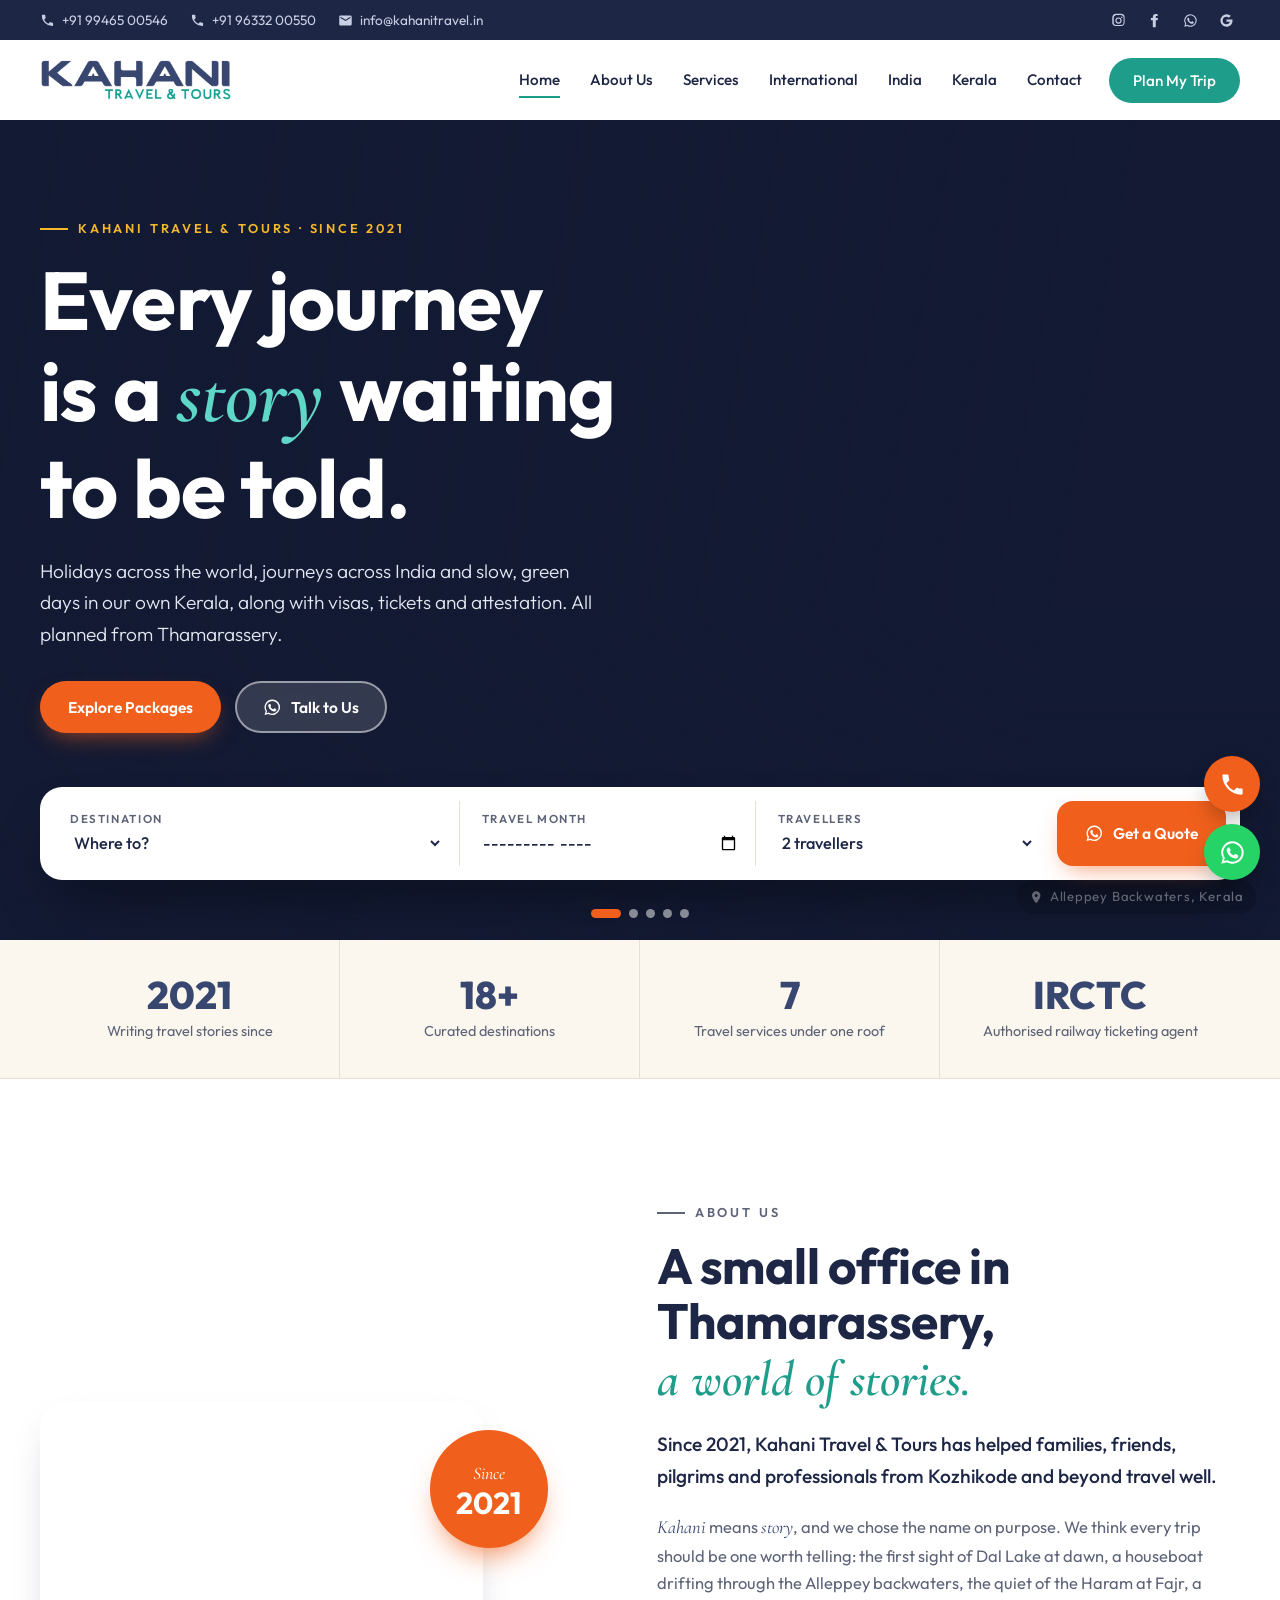
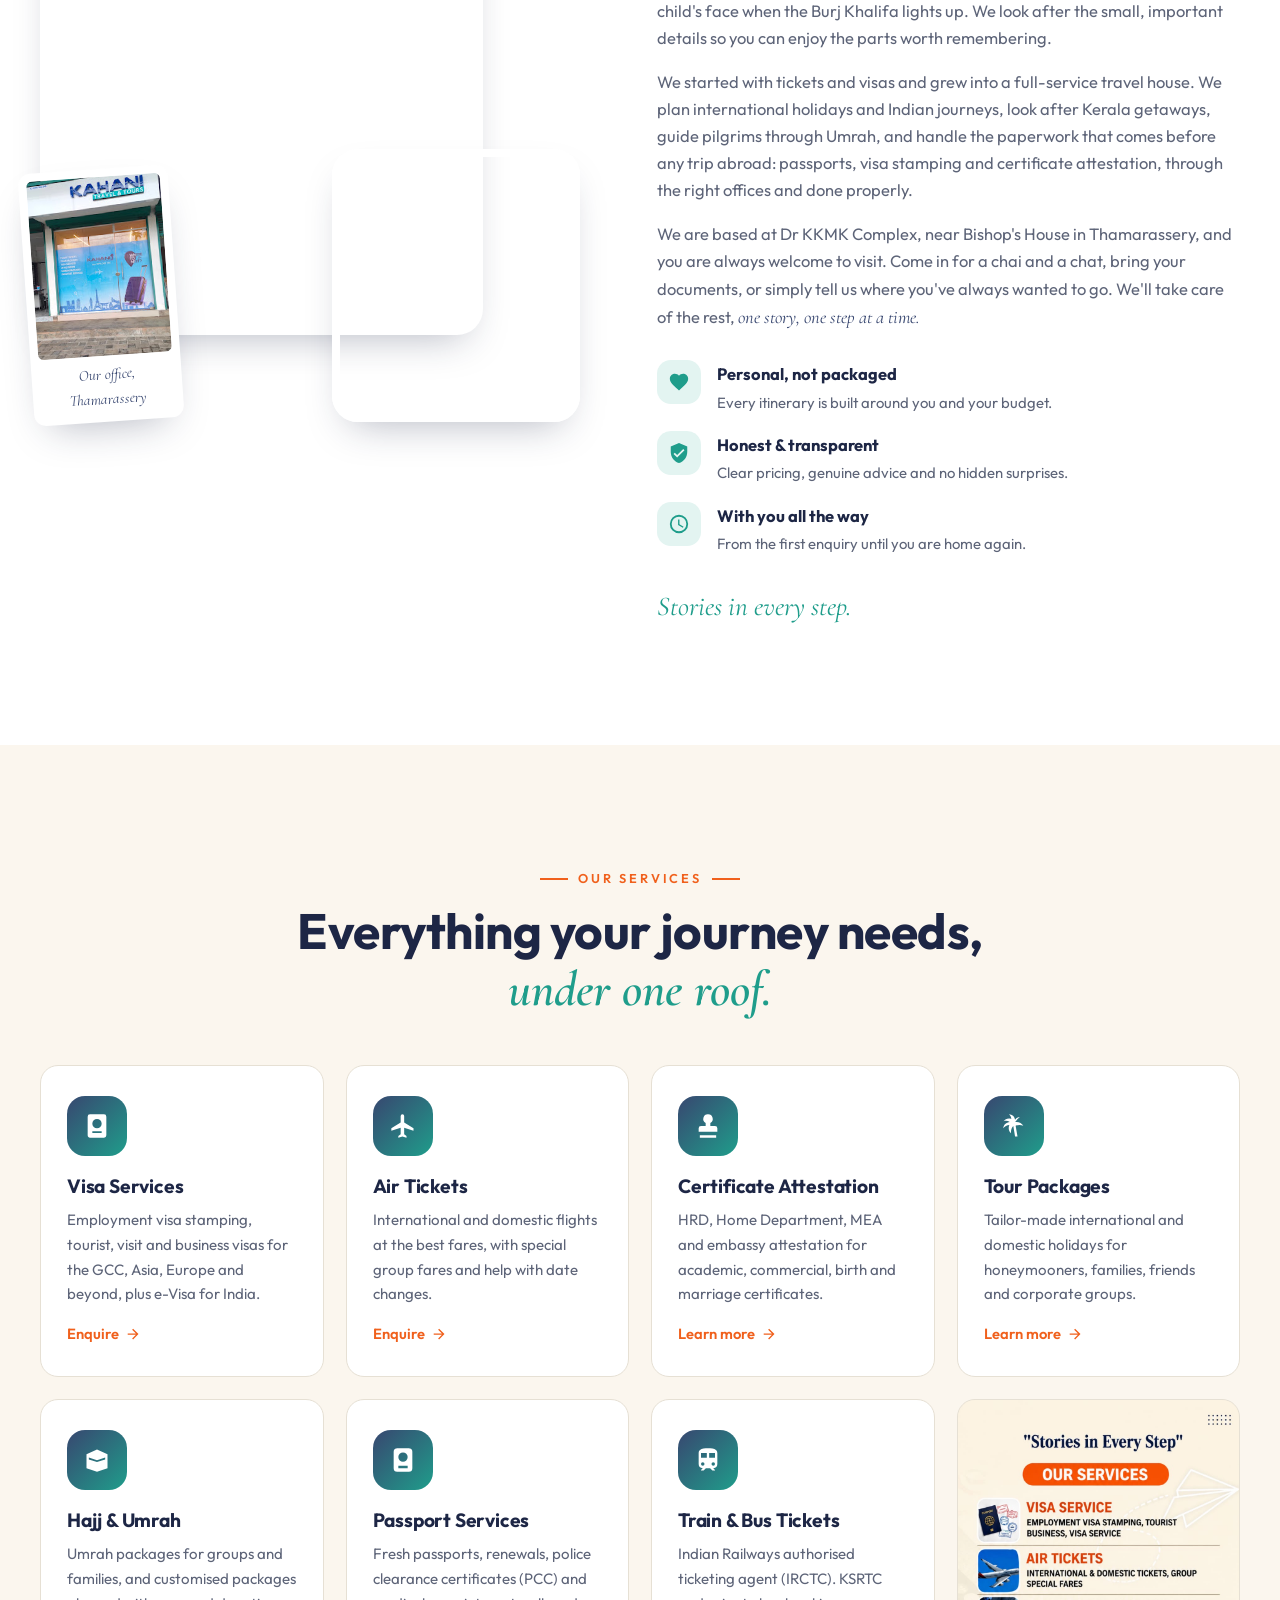
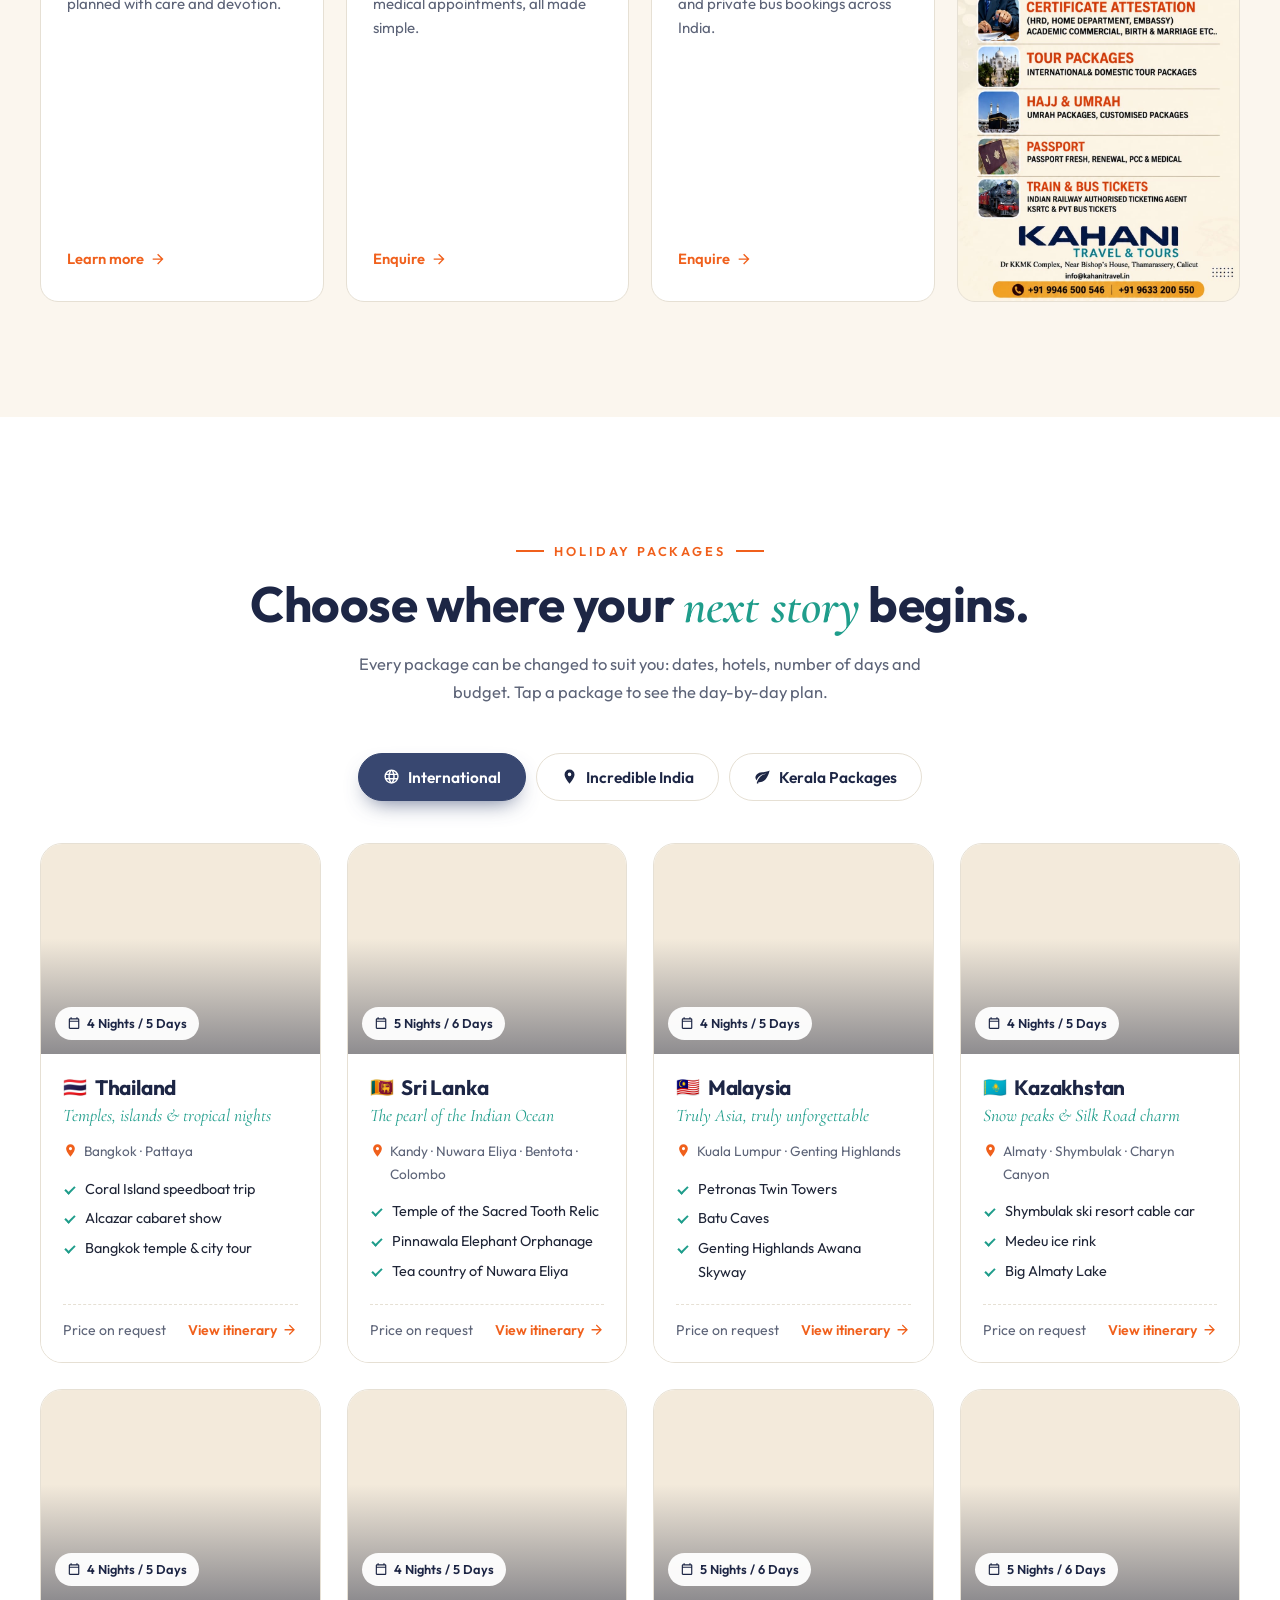
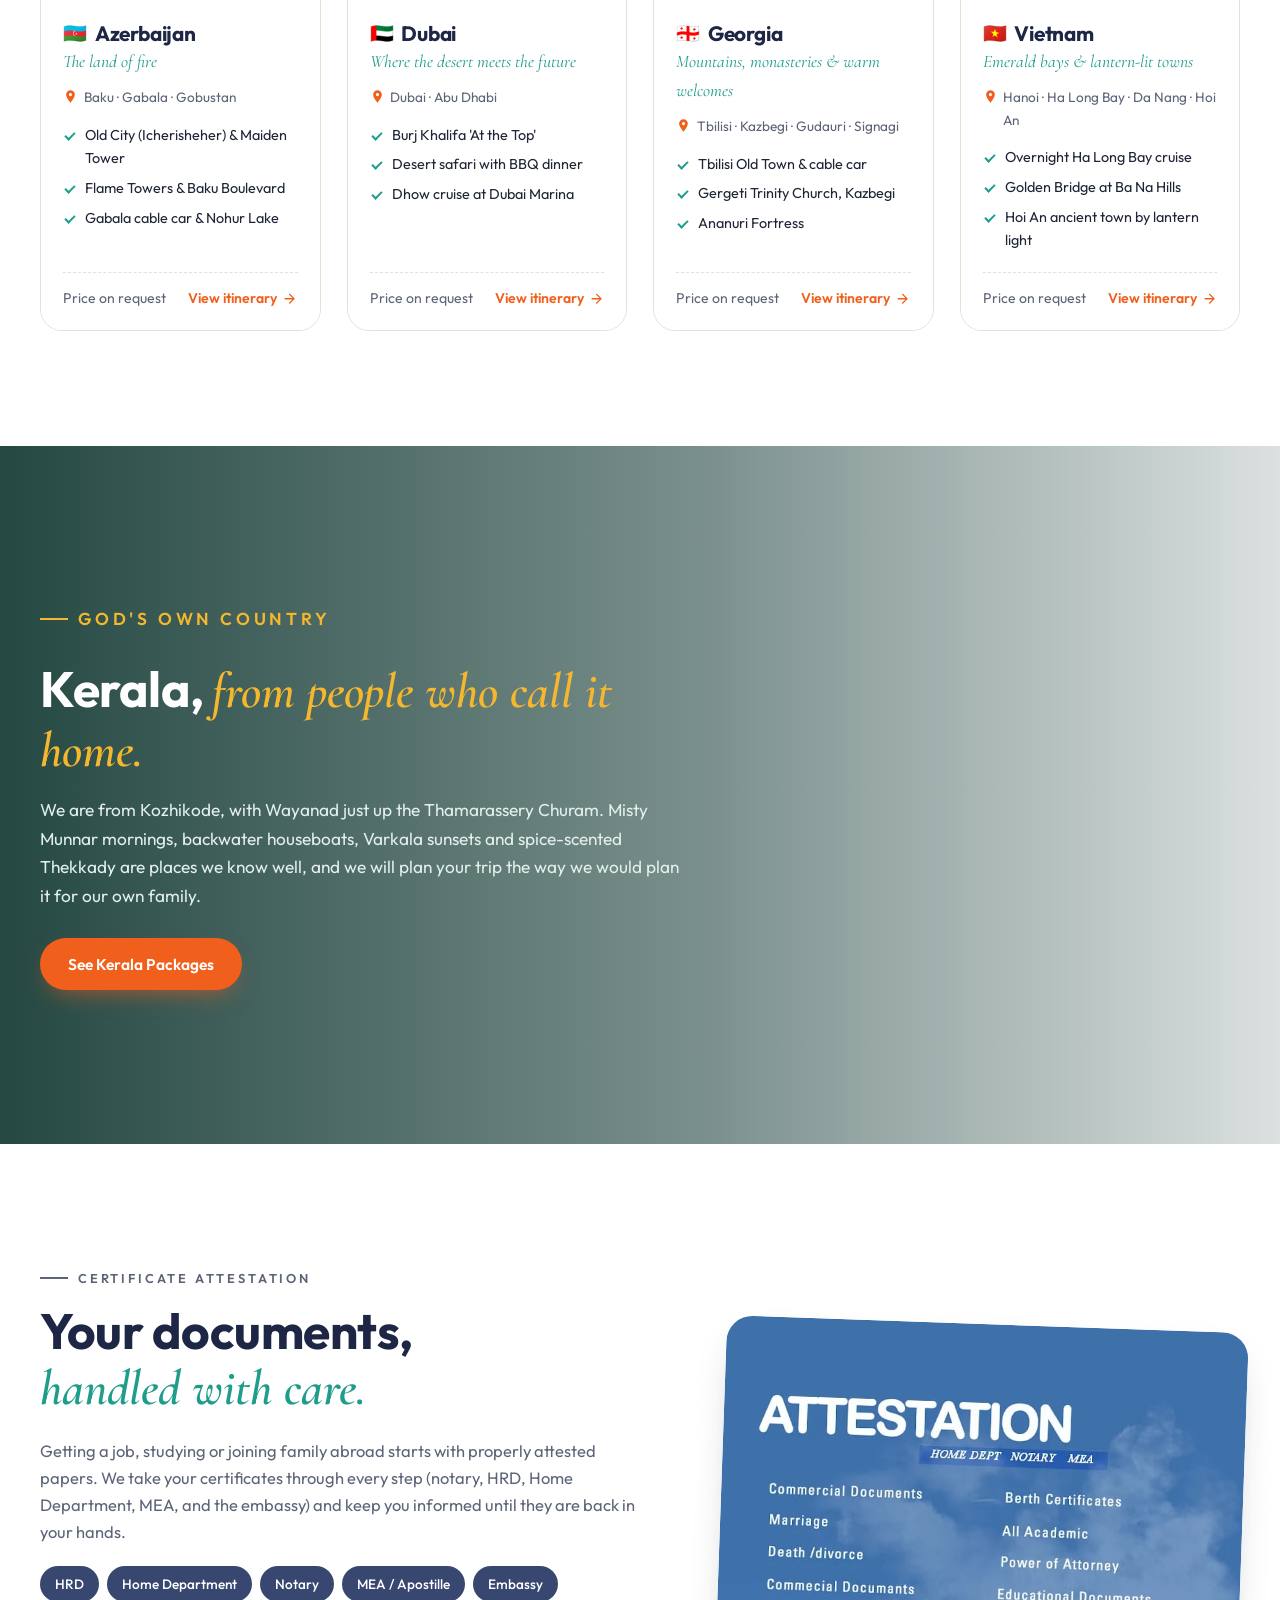
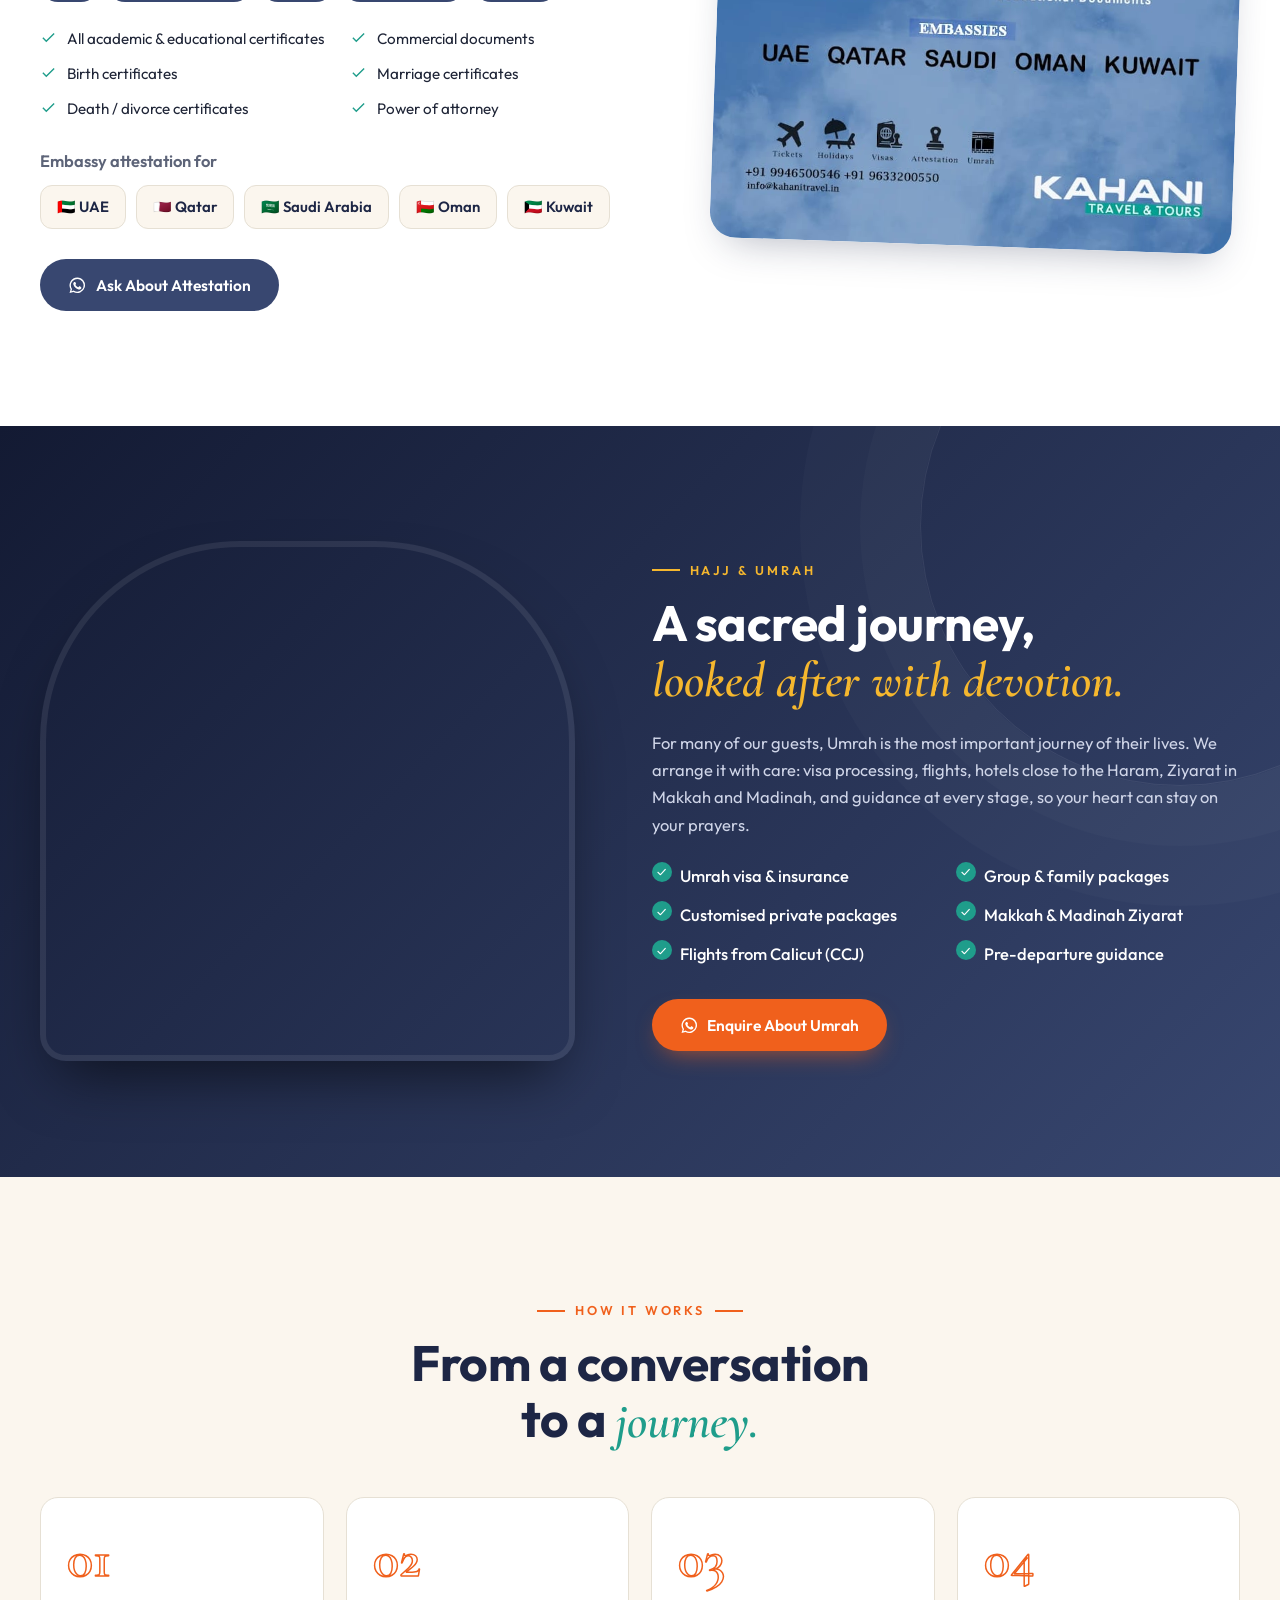
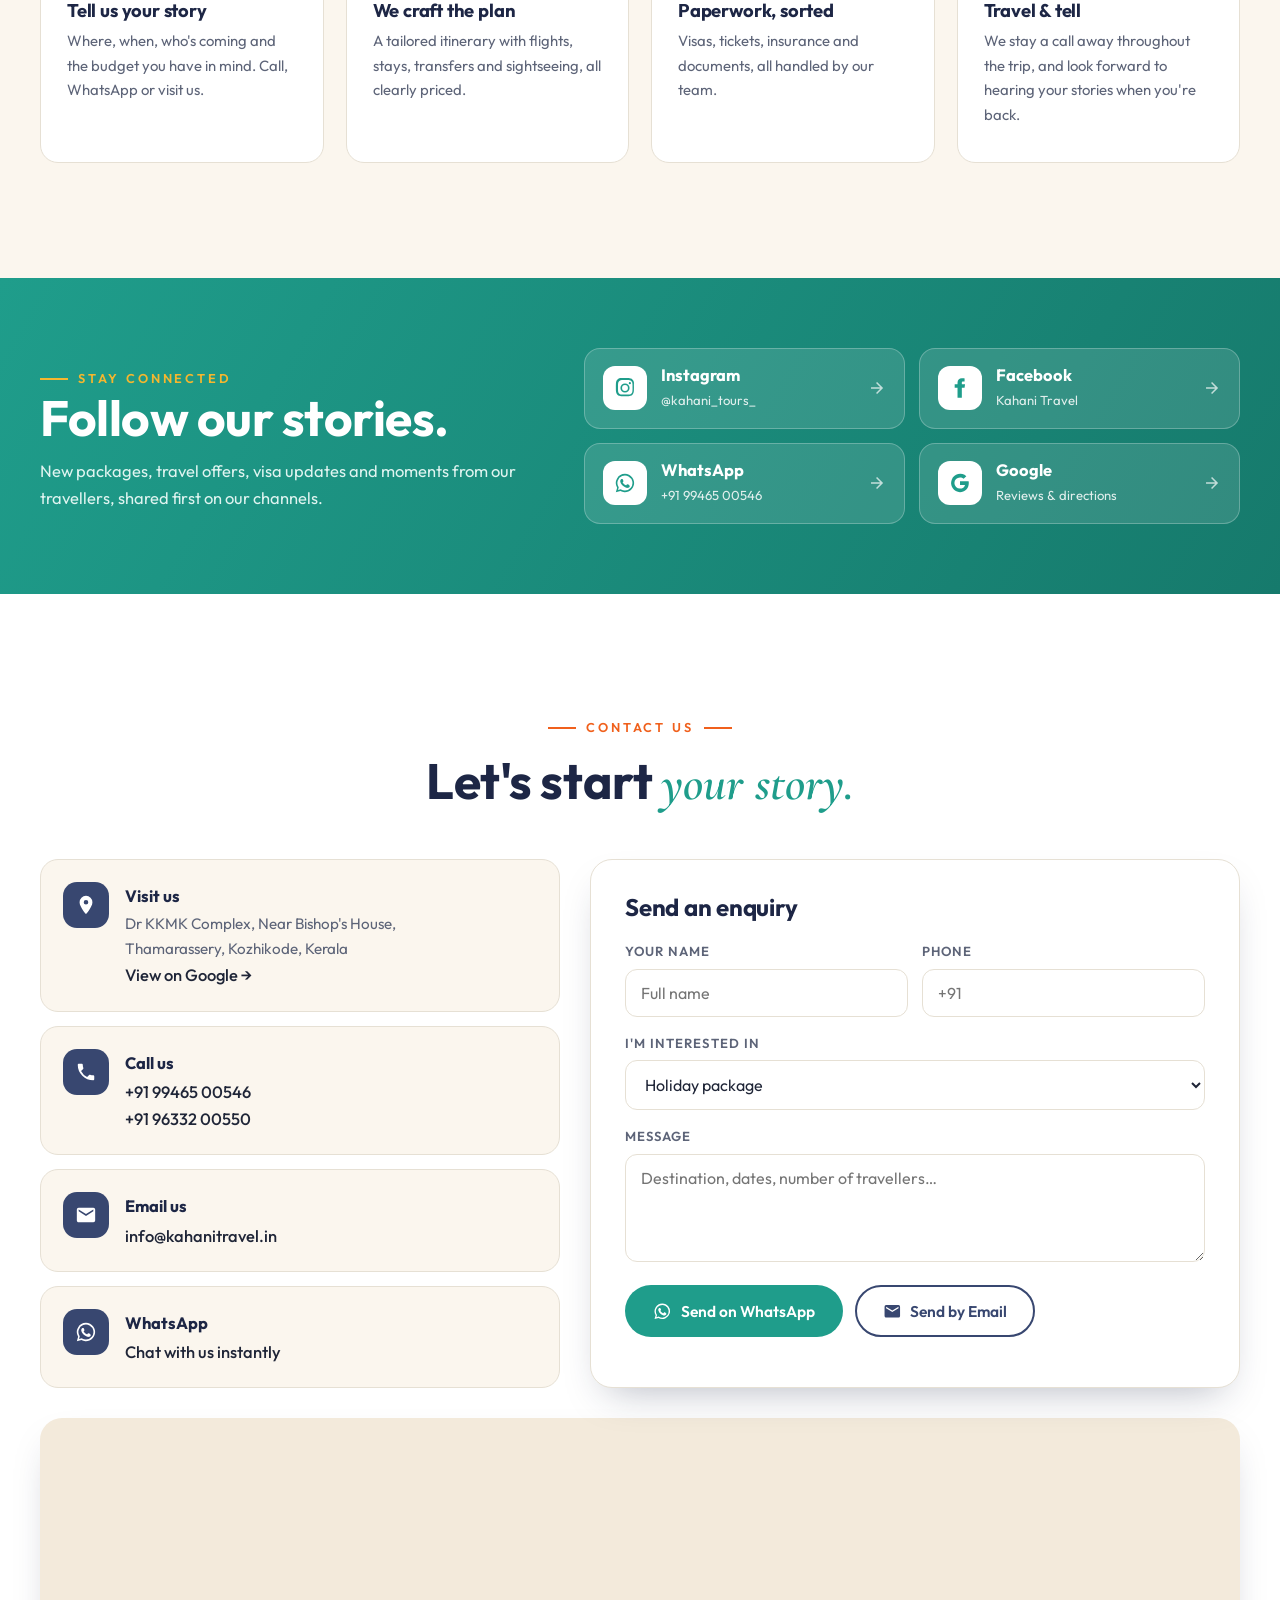
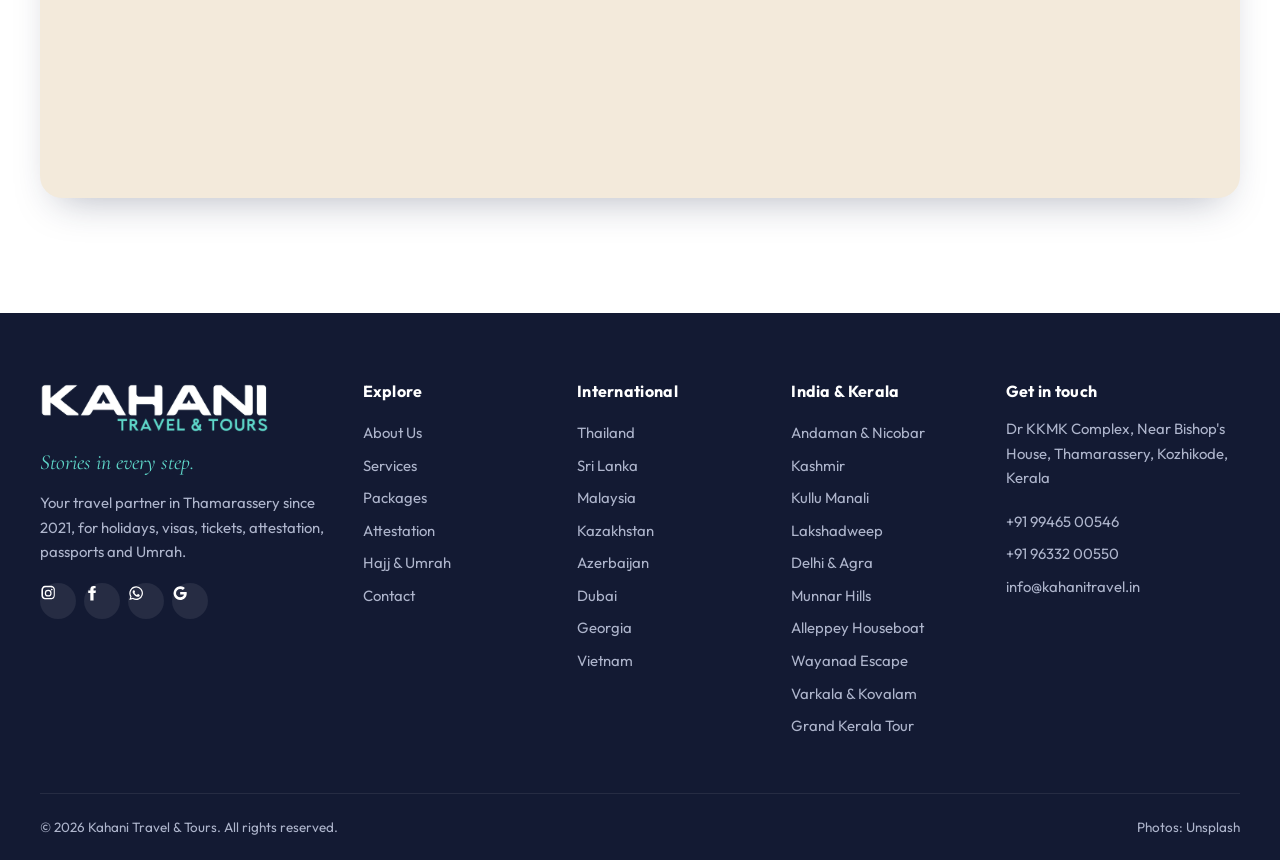
==== kahani-travel/index.html @ d13ece59 "Add Kahani Travel & Tours website Co-Authored-By: Claude Opus 5.5 <noreply@anthropic.com> Claude-Ses" ====
<!doctype html>
<html lang="en">
<head>
<meta charset="utf-8">
<meta name="viewport" content="width=device-width, initial-scale=1">
<title>Kahani Travel &amp; Tours | Stories in Every Step | Thamarassery, Calicut</title>
<meta name="description" content="Kahani Travel & Tours, Thamarassery, Kozhikode. Since 2021: international and Indian holiday packages, Kerala tours, visas, air, train and bus tickets, certificate attestation, passport services, Hajj and Umrah.">
<meta property="og:title" content="Kahani Travel & Tours | Stories in Every Step">
<meta property="og:description" content="Holidays, visas, tickets, attestation and Umrah from Thamarassery, Calicut. Since 2021.">
<meta property="og:image" content="assets/logo.png">
<meta name="theme-color" content="#384770">
<link rel="icon" href="assets/favicon.png">
<link rel="preconnect" href="https://fonts.googleapis.com">
<link rel="preconnect" href="https://fonts.gstatic.com" crossorigin>
<link rel="preconnect" href="https://images.unsplash.com">
<link href="https://fonts.googleapis.com/css2?family=Cormorant+Garamond:ital,wght@0,500;0,600;1,500;1,600&family=Outfit:wght@300;400;500;600;700;800&display=swap" rel="stylesheet">
<link rel="stylesheet" href="style.css">
<script type="application/ld+json">
{
  "@context": "https://schema.org",
  "@type": "TravelAgency",
  "name": "Kahani Travel & Tours",
  "slogan": "Stories in Every Step",
  "foundingDate": "2021",
  "email": "info@kahanitravel.in",
  "telephone": ["+91 9946500546", "+91 9633200550"],
  "address": {
    "@type": "PostalAddress",
    "streetAddress": "Dr KKMK Complex, Near Bishop's House",
    "addressLocality": "Thamarassery",
    "addressRegion": "Kerala",
    "addressCountry": "IN"
  },
  "sameAs": ["https://www.instagram.com/kahani_tours_/", "https://www.facebook.com/asafirtravel/"]
}
</script>
</head>
<body>

<!-- ============ TOP BAR ============ -->
<div class="topbar">
  <div class="wrap topbar-in">
    <div class="topbar-contact">
      <a href="tel:+919946500546"><svg class="ic"><use href="#i-phone"/></svg>+91 99465 00546</a>
      <a href="tel:+919633200550" class="hide-sm"><svg class="ic"><use href="#i-phone"/></svg>+91 96332 00550</a>
      <a href="mailto:info@kahanitravel.in" class="hide-xs"><svg class="ic"><use href="#i-mail"/></svg>info@kahanitravel.in</a>
    </div>
    <div class="social social-sm" data-social></div>
  </div>
</div>

<!-- ============ HEADER ============ -->
<header class="header" id="header">
  <div class="wrap header-in">
    <a href="#home" class="brand" aria-label="Kahani Travel & Tours home">
      <img src="assets/logo.png" alt="Kahani Travel & Tours" width="600" height="131">
    </a>
    <nav class="nav" id="nav" aria-label="Main">
      <a href="#home">Home</a>
      <a href="#about">About Us</a>
      <a href="#services">Services</a>
      <a href="#packages" data-tab-link="international">International</a>
      <a href="#packages" data-tab-link="india">India</a>
      <a href="#packages" data-tab-link="kerala">Kerala</a>
      <a href="#contact">Contact</a>
      <a href="#" class="btn btn-teal nav-cta" data-wa="Hello Kahani Travel, I would like to plan a trip.">Plan My Trip</a>
    </nav>
    <button class="burger" id="burger" aria-label="Open menu" aria-expanded="false"><span></span><span></span><span></span></button>
  </div>
</header>

<main>

<!-- ============ HERO ============ -->
<section class="hero" id="home">
  <div class="hero-slides" id="heroSlides"></div>
  <div class="hero-shade"></div>
  <div class="wrap hero-in">
    <p class="eyebrow light reveal">Kahani Travel &amp; Tours · Since 2021</p>
    <h1 class="reveal">Every journey<br>is a <em>story</em> waiting<br>to be told.</h1>
    <p class="hero-lead reveal">Holidays across the world, journeys across India and slow, green days in our own Kerala, along with visas, tickets and attestation. All planned from Thamarassery.</p>
    <div class="hero-btns reveal">
      <a href="#packages" class="btn btn-orange">Explore Packages</a>
      <a href="#" class="btn btn-glass" data-wa="Hello Kahani Travel, I would like a free trip consultation."><svg class="ic"><use href="#i-wa"/></svg>Talk to Us</a>
    </div>
  </div>

  <!-- Quick enquiry -->
  <div class="wrap">
    <form class="quick" id="quickForm">
      <label>
        <span>Destination</span>
        <select name="dest" id="quickDest" required></select>
      </label>
      <label>
        <span>Travel month</span>
        <input type="month" name="month">
      </label>
      <label>
        <span>Travellers</span>
        <select name="pax">
          <option>1 traveller</option><option selected>2 travellers</option><option>3–4 travellers</option><option>5–9 travellers</option><option>Group (10+)</option>
        </select>
      </label>
      <button class="btn btn-orange" type="submit"><svg class="ic"><use href="#i-wa"/></svg>Get a Quote</button>
    </form>
  </div>
  <div class="hero-dots" id="heroDots"></div>
</section>

<!-- ============ STATS ============ -->
<section class="stats">
  <div class="wrap stats-in">
    <div class="stat"><b>2021</b><span>Writing travel stories since</span></div>
    <div class="stat"><b>18+</b><span>Curated destinations</span></div>
    <div class="stat"><b>7</b><span>Travel services under one roof</span></div>
    <div class="stat"><b>IRCTC</b><span>Authorised railway ticketing agent</span></div>
  </div>
</section>

<!-- ============ ABOUT ============ -->
<section class="section about" id="about">
  <div class="wrap about-in">
    <div class="about-media reveal">
      <div class="about-photo big" style="background-image:url('https://images.unsplash.com/photo-1602216056096-3b40cc0c9944?auto=format&fit=crop&w=1000&q=70')"></div>
      <div class="about-photo small" style="background-image:url('https://images.unsplash.com/photo-1563284223-333497472e88?auto=format&fit=crop&w=600&q=70')"></div>
      <figure class="about-office">
        <img src="assets/office.jpg" alt="The Kahani Travel & Tours office in Thamarassery" loading="lazy">
        <figcaption>Our office, Thamarassery</figcaption>
      </figure>
      <div class="since-badge"><small>Since</small><b>2021</b></div>
    </div>
    <div class="about-text reveal">
      <p class="eyebrow">About Us</p>
      <h2>A small office in Thamarassery,<br><em>a world of stories.</em></h2>
      <p class="lead">Since 2021, Kahani Travel &amp; Tours has helped families, friends, pilgrims and professionals from Kozhikode and beyond travel well.</p>
      <p><em>Kahani</em> means <em>story</em>, and we chose the name on purpose. We think every trip should be one worth telling: the first sight of Dal Lake at dawn, a houseboat drifting through the Alleppey backwaters, the quiet of the Haram at Fajr, a child's face when the Burj Khalifa lights up. We look after the small, important details so you can enjoy the parts worth remembering.</p>
      <p>We started with tickets and visas and grew into a full-service travel house. We plan international holidays and Indian journeys, look after Kerala getaways, guide pilgrims through Umrah, and handle the paperwork that comes before any trip abroad: passports, visa stamping and certificate attestation, through the right offices and done properly.</p>
      <p>We are based at Dr KKMK Complex, near Bishop's House in Thamarassery, and you are always welcome to visit. Come in for a chai and a chat, bring your documents, or simply tell us where you've always wanted to go. We'll take care of the rest, <em>one story, one step at a time.</em></p>
      <ul class="values">
        <li><svg class="ic"><use href="#i-heart"/></svg><div><b>Personal, not packaged</b><span>Every itinerary is built around you and your budget.</span></div></li>
        <li><svg class="ic"><use href="#i-shield"/></svg><div><b>Honest &amp; transparent</b><span>Clear pricing, genuine advice and no hidden surprises.</span></div></li>
        <li><svg class="ic"><use href="#i-clock"/></svg><div><b>With you all the way</b><span>From the first enquiry until you are home again.</span></div></li>
      </ul>
      <p class="signoff">Stories in every step.</p>
    </div>
  </div>
</section>

<!-- ============ SERVICES ============ -->
<section class="section services" id="services">
  <div class="wrap">
    <div class="head center reveal">
      <p class="eyebrow">Our Services</p>
      <h2>Everything your journey needs,<br><em>under one roof.</em></h2>
    </div>
    <div class="svc-grid" id="svcGrid"></div>
  </div>
</section>

<!-- ============ PACKAGES ============ -->
<section class="section packages" id="packages">
  <div class="wrap">
    <div class="head center reveal">
      <p class="eyebrow">Holiday Packages</p>
      <h2>Choose where your <em>next story</em> begins.</h2>
      <p class="sub">Every package can be changed to suit you: dates, hotels, number of days and budget. Tap a package to see the day-by-day plan.</p>
    </div>
    <div class="tabs" role="tablist">
      <button class="tab active" role="tab" data-tab="international"><svg class="ic"><use href="#i-globe"/></svg>International</button>
      <button class="tab" role="tab" data-tab="india"><svg class="ic"><use href="#i-pin"/></svg>Incredible India</button>
      <button class="tab" role="tab" data-tab="kerala"><svg class="ic"><use href="#i-leaf"/></svg>Kerala Packages</button>
    </div>
    <div class="pkg-grid" id="pkgGrid"></div>
  </div>
</section>

<!-- ============ KERALA FEATURE ============ -->
<section class="kerala-band">
  <div class="kerala-bg" style="background-image:url('https://images.unsplash.com/photo-1723709431768-d749b0d814b9?auto=format&fit=crop&w=1920&q=70')"></div>
  <div class="wrap kerala-in reveal">
    <p class="eyebrow light">God's Own Country</p>
    <h2>Kerala, <em>from people who call it home.</em></h2>
    <p>We are from Kozhikode, with Wayanad just up the Thamarassery Churam. Misty Munnar mornings, backwater houseboats, Varkala sunsets and spice-scented Thekkady are places we know well, and we will plan your trip the way we would plan it for our own family.</p>
    <a href="#packages" class="btn btn-orange" data-tab-link="kerala">See Kerala Packages</a>
  </div>
</section>

<!-- ============ ATTESTATION ============ -->
<section class="section attest" id="attestation">
  <div class="wrap attest-in">
    <div class="attest-text reveal">
      <p class="eyebrow">Certificate Attestation</p>
      <h2>Your documents,<br><em>handled with care.</em></h2>
      <p>Getting a job, studying or joining family abroad starts with properly attested papers. We take your certificates through every step (notary, HRD, Home Department, MEA, and the embassy) and keep you informed until they are back in your hands.</p>
      <div class="chips">
        <span>HRD</span><span>Home Department</span><span>Notary</span><span>MEA / Apostille</span><span>Embassy</span>
      </div>
      <div class="doc-list">
        <div><svg class="ic"><use href="#i-check"/></svg>All academic &amp; educational certificates</div>
        <div><svg class="ic"><use href="#i-check"/></svg>Commercial documents</div>
        <div><svg class="ic"><use href="#i-check"/></svg>Birth certificates</div>
        <div><svg class="ic"><use href="#i-check"/></svg>Marriage certificates</div>
        <div><svg class="ic"><use href="#i-check"/></svg>Death / divorce certificates</div>
        <div><svg class="ic"><use href="#i-check"/></svg>Power of attorney</div>
      </div>
      <p class="embassy-title">Embassy attestation for</p>
      <div class="flags">
        <span>🇦🇪 UAE</span><span>🇶🇦 Qatar</span><span>🇸🇦 Saudi Arabia</span><span>🇴🇲 Oman</span><span>🇰🇼 Kuwait</span>
      </div>
      <a href="#" class="btn btn-navy" data-wa="Hello Kahani Travel, I need help with certificate attestation."><svg class="ic"><use href="#i-wa"/></svg>Ask About Attestation</a>
    </div>
    <div class="attest-media reveal">
      <img src="assets/attestation.jpg" alt="Kahani attestation services: Home Dept, Notary, MEA and embassies of UAE, Qatar, Saudi, Oman and Kuwait" loading="lazy">
    </div>
  </div>
</section>

<!-- ============ UMRAH ============ -->
<section class="umrah" id="umrah">
  <div class="wrap umrah-in">
    <div class="umrah-media reveal" style="background-image:url('https://images.unsplash.com/photo-1693590614566-1d3ea9ef32f7?auto=format&fit=crop&w=1200&q=70')"></div>
    <div class="umrah-text reveal">
      <p class="eyebrow light">Hajj &amp; Umrah</p>
      <h2>A sacred journey,<br><em>looked after with devotion.</em></h2>
      <p>For many of our guests, Umrah is the most important journey of their lives. We arrange it with care: visa processing, flights, hotels close to the Haram, Ziyarat in Makkah and Madinah, and guidance at every stage, so your heart can stay on your prayers.</p>
      <ul class="tick-list">
        <li>Umrah visa &amp; insurance</li>
        <li>Group &amp; family packages</li>
        <li>Customised private packages</li>
        <li>Makkah &amp; Madinah Ziyarat</li>
        <li>Flights from Calicut (CCJ)</li>
        <li>Pre-departure guidance</li>
      </ul>
      <a href="#" class="btn btn-orange" data-wa="Hello Kahani Travel, I would like details about Umrah packages."><svg class="ic"><use href="#i-wa"/></svg>Enquire About Umrah</a>
    </div>
  </div>
</section>

<!-- ============ WHY / PROCESS ============ -->
<section class="section why">
  <div class="wrap">
    <div class="head center reveal">
      <p class="eyebrow">How It Works</p>
      <h2>From a conversation<br>to a <em>journey.</em></h2>
    </div>
    <ol class="steps">
      <li class="reveal"><span class="num">01</span><h3>Tell us your story</h3><p>Where, when, who's coming and the budget you have in mind. Call, WhatsApp or visit us.</p></li>
      <li class="reveal"><span class="num">02</span><h3>We craft the plan</h3><p>A tailored itinerary with flights, stays, transfers and sightseeing, all clearly priced.</p></li>
      <li class="reveal"><span class="num">03</span><h3>Paperwork, sorted</h3><p>Visas, tickets, insurance and documents, all handled by our team.</p></li>
      <li class="reveal"><span class="num">04</span><h3>Travel &amp; tell</h3><p>We stay a call away throughout the trip, and look forward to hearing your stories when you're back.</p></li>
    </ol>
  </div>
</section>

<!-- ============ SOCIAL / CONNECT ============ -->
<section class="connect">
  <div class="wrap connect-in reveal">
    <div>
      <p class="eyebrow light">Stay Connected</p>
      <h2>Follow our stories.</h2>
      <p>New packages, travel offers, visa updates and moments from our travellers, shared first on our channels.</p>
    </div>
    <div class="platforms" id="platforms"></div>
  </div>
</section>

<!-- ============ CONTACT ============ -->
<section class="section contact" id="contact">
  <div class="wrap">
    <div class="head center reveal">
      <p class="eyebrow">Contact Us</p>
      <h2>Let's start <em>your story.</em></h2>
    </div>
    <div class="contact-in">
      <div class="contact-cards reveal">
        <div class="ccard">
          <svg class="ic"><use href="#i-pin"/></svg>
          <div><b>Visit us</b><span>Dr KKMK Complex, Near Bishop's House,<br>Thamarassery, Kozhikode, Kerala</span>
            <a href="https://share.google/tsIcHY87o0FJ7wq28" target="_blank" rel="noopener">View on Google →</a></div>
        </div>
        <div class="ccard">
          <svg class="ic"><use href="#i-phone"/></svg>
          <div><b>Call us</b><a href="tel:+919946500546">+91 99465 00546</a><a href="tel:+919633200550">+91 96332 00550</a></div>
        </div>
        <div class="ccard">
          <svg class="ic"><use href="#i-mail"/></svg>
          <div><b>Email us</b><a href="mailto:info@kahanitravel.in">info@kahanitravel.in</a></div>
        </div>
        <div class="ccard">
          <svg class="ic"><use href="#i-wa"/></svg>
          <div><b>WhatsApp</b><a href="#" data-wa="Hello Kahani Travel!">Chat with us instantly</a></div>
        </div>
      </div>
      <form class="cform reveal" id="contactForm">
        <h3>Send an enquiry</h3>
        <div class="row2">
          <label><span>Your name</span><input name="name" required placeholder="Full name"></label>
          <label><span>Phone</span><input name="phone" type="tel" required placeholder="+91"></label>
        </div>
        <label><span>I'm interested in</span>
          <select name="service" id="serviceSelect"></select>
        </label>
        <label><span>Message</span><textarea name="msg" rows="4" placeholder="Destination, dates, number of travellers…"></textarea></label>
        <div class="cform-btns">
          <button class="btn btn-teal" type="submit" name="via" value="wa"><svg class="ic"><use href="#i-wa"/></svg>Send on WhatsApp</button>
          <button class="btn btn-outline" type="submit" name="via" value="mail"><svg class="ic"><use href="#i-mail"/></svg>Send by Email</button>
        </div>
      </form>
    </div>
    <div class="map reveal">
      <iframe title="Kahani Travel & Tours location map" loading="lazy" referrerpolicy="no-referrer-when-downgrade"
        src="https://maps.google.com/maps?q=Kahani%20Travel%20%26%20Tours%2C%20Thamarassery%2C%20Kozhikode&z=15&output=embed"></iframe>
    </div>
  </div>
</section>

</main>

<!-- ============ FOOTER ============ -->
<footer class="footer">
  <div class="wrap footer-in">
    <div class="f-brand">
      <img src="assets/logo-white.png" alt="Kahani Travel & Tours" width="600" height="131" loading="lazy">
      <p class="f-tag">Stories in every step.</p>
      <p>Your travel partner in Thamarassery since 2021, for holidays, visas, tickets, attestation, passports and Umrah.</p>
      <div class="social" data-social></div>
    </div>
    <div>
      <h4>Explore</h4>
      <a href="#about">About Us</a><a href="#services">Services</a><a href="#packages">Packages</a><a href="#attestation">Attestation</a><a href="#umrah">Hajj &amp; Umrah</a><a href="#contact">Contact</a>
    </div>
    <div>
      <h4>International</h4>
      <div id="fIntl"></div>
    </div>
    <div>
      <h4>India &amp; Kerala</h4>
      <div id="fIndia"></div>
    </div>
    <div>
      <h4>Get in touch</h4>
      <p>Dr KKMK Complex, Near Bishop's House, Thamarassery, Kozhikode, Kerala</p>
      <a href="tel:+919946500546">+91 99465 00546</a>
      <a href="tel:+919633200550">+91 96332 00550</a>
      <a href="mailto:info@kahanitravel.in">info@kahanitravel.in</a>
    </div>
  </div>
  <div class="wrap f-bottom">
    <span>© <span id="year"></span> Kahani Travel &amp; Tours. All rights reserved.</span>
    <span>Photos: Unsplash</span>
  </div>
</footer>

<!-- Floating actions -->
<div class="fab">
  <a href="tel:+919946500546" class="fab-call" aria-label="Call Kahani Travel"><svg class="ic"><use href="#i-phone"/></svg></a>
  <a href="#" class="fab-wa" data-wa="Hello Kahani Travel!" aria-label="WhatsApp Kahani Travel"><svg class="ic"><use href="#i-wa"/></svg></a>
</div>
<a href="#home" class="totop" id="totop" aria-label="Back to top">↑</a>

<!-- Package modal -->
<div class="modal" id="modal" aria-hidden="true">
  <div class="modal-backdrop" data-close></div>
  <div class="modal-card" role="dialog" aria-modal="true" aria-labelledby="mTitle">
    <button class="modal-x" data-close aria-label="Close">×</button>
    <div class="modal-hero" id="mHero">
      <div><span class="m-badge" id="mBadge"></span><h3 id="mTitle"></h3><p id="mRoute"></p></div>
    </div>
    <div class="modal-body">
      <div class="m-cols">
        <div>
          <h4>Day-by-day plan</h4>
          <ol class="itin" id="mItin"></ol>
        </div>
        <aside>
          <h4>Highlights</h4>
          <ul class="m-list" id="mHigh"></ul>
          <h4>Usually included</h4>
          <ul class="m-list inc" id="mInc"></ul>
          <p class="m-note">Itineraries are a guide and can be changed to suit you. Prices depend on dates, hotel category and group size, so ask us for a quote.</p>
          <a href="#" class="btn btn-orange block" id="mWa"><svg class="ic"><use href="#i-wa"/></svg>Get Quote on WhatsApp</a>
          <a href="tel:+919946500546" class="btn btn-outline block"><svg class="ic"><use href="#i-phone"/></svg>Call +91 99465 00546</a>
        </aside>
      </div>
    </div>
  </div>
</div>

<!-- SVG icon sprite -->
<svg width="0" height="0" style="position:absolute" aria-hidden="true">
  <symbol id="i-phone" viewBox="0 0 24 24"><path fill="currentColor" d="M6.6 10.8a15.1 15.1 0 0 0 6.6 6.6l2.2-2.2c.3-.3.7-.4 1-.2 1.1.4 2.3.6 3.6.6.6 0 1 .4 1 1V20c0 .6-.4 1-1 1A17 17 0 0 1 3 4c0-.6.4-1 1-1h3.5c.6 0 1 .4 1 1 0 1.3.2 2.5.6 3.6.1.3 0 .7-.2 1z"/></symbol>
  <symbol id="i-mail" viewBox="0 0 24 24"><path fill="currentColor" d="M20 4H4a2 2 0 0 0-2 2v12c0 1.1.9 2 2 2h16a2 2 0 0 0 2-2V6a2 2 0 0 0-2-2zm0 4-8 5-8-5V6l8 5 8-5z"/></symbol>
  <symbol id="i-wa" viewBox="0 0 24 24"><path fill="currentColor" d="M12 2a10 10 0 0 0-8.6 15.1L2 22l5-1.3A10 10 0 1 0 12 2zm0 18.2c-1.5 0-3-.4-4.3-1.2l-.3-.2-3 .8.8-2.9-.2-.3A8.2 8.2 0 1 1 12 20.2zm4.5-6.1c-.2-.1-1.5-.7-1.7-.8-.2-.1-.4-.1-.6.1l-.8 1c-.1.2-.3.2-.5.1a6.7 6.7 0 0 1-3.3-2.9c-.3-.4.2-.4.7-1.4.1-.2 0-.3 0-.4l-.8-1.8c-.2-.5-.4-.4-.6-.4h-.5c-.2 0-.4.1-.7.3-.2.3-.9.9-.9 2.2s.9 2.5 1 2.7c.1.2 1.8 2.8 4.4 3.9 1.6.7 2.3.8 3.1.6.5-.1 1.5-.6 1.7-1.2.2-.6.2-1.1.2-1.2-.1-.1-.3-.2-.5-.3z"/></symbol>
  <symbol id="i-ig" viewBox="0 0 24 24"><path fill="currentColor" d="M12 7a5 5 0 1 0 0 10 5 5 0 0 0 0-10zm0 8.2a3.2 3.2 0 1 1 0-6.4 3.2 3.2 0 0 1 0 6.4zM17.3 5.5a1.2 1.2 0 1 0 0 2.4 1.2 1.2 0 0 0 0-2.4zM21.9 7.1c-.1-1.6-.4-3-1.6-4.2S17.6 1.3 16 1.2C14.3 1.1 9.7 1.1 8 1.2c-1.6.1-3 .4-4.2 1.6S2.2 5.5 2.1 7.1C2 8.8 2 13.4 2.1 15.1c.1 1.6.4 3 1.6 4.2s2.6 1.5 4.2 1.6c1.7.1 6.3.1 8 0 1.6-.1 3-.4 4.2-1.6s1.5-2.6 1.6-4.2c.1-1.7.1-6.3 0-8zM19.8 17a3.3 3.3 0 0 1-1.8 1.8c-1.3.5-4.3.4-5.7.4s-4.4.1-5.7-.4A3.3 3.3 0 0 1 4.8 17c-.5-1.3-.4-4.3-.4-5.7s-.1-4.4.4-5.7A3.3 3.3 0 0 1 6.6 3.8c1.3-.5 4.3-.4 5.7-.4s4.4-.1 5.7.4a3.3 3.3 0 0 1 1.8 1.8c.5 1.3.4 4.3.4 5.7s.1 4.4-.4 5.7z"/></symbol>
  <symbol id="i-fb" viewBox="0 0 24 24"><path fill="currentColor" d="M14 8V6.1c0-.9.2-1.3 1.6-1.3H17V1.6C16.6 1.5 15.4 1.4 14 1.4c-2.9 0-4.7 1.7-4.7 4.9V8H6.2v3.6h3.1V22.6H14V11.6h3l.5-3.6z"/></symbol>
  <symbol id="i-google" viewBox="0 0 24 24"><path fill="currentColor" d="M21.6 10.2H12v3.9h5.5c-.5 2.5-2.7 4-5.5 4a6.1 6.1 0 0 1 0-12.2c1.5 0 2.9.5 4 1.5l2.9-2.9A10 10 0 1 0 12 22c5 0 9.6-3.6 9.6-10 0-.6-.1-1.2-.2-1.8z"/></symbol>
  <symbol id="i-globe" viewBox="0 0 24 24"><path fill="currentColor" d="M12 2a10 10 0 1 0 0 20 10 10 0 0 0 0-20zm6.9 6h-2.9a15.7 15.7 0 0 0-1.4-3.6A8 8 0 0 1 18.9 8zM12 4c.8 1.2 1.5 2.5 1.9 4h-3.8c.4-1.4 1.1-2.8 1.9-4zM4.3 14a8.2 8.2 0 0 1 0-4h3.4a16.5 16.5 0 0 0 0 4zm.8 2h2.9c.3 1.3.8 2.5 1.4 3.6A8 8 0 0 1 5.1 16zM8 8H5.1a8 8 0 0 1 4.3-3.6C8.8 5.5 8.4 6.7 8 8zm4 12c-.8-1.2-1.5-2.5-1.9-4h3.8c-.4 1.4-1.1 2.8-1.9 4zm2.3-6H9.7a14.7 14.7 0 0 1 0-4h4.6a14.7 14.7 0 0 1 0 4zm.3 5.6c.6-1.1 1.1-2.3 1.4-3.6h2.9a8 8 0 0 1-4.3 3.6zm1.8-5.6a16.5 16.5 0 0 0 0-4h3.4a8.2 8.2 0 0 1 0 4z"/></symbol>
  <symbol id="i-pin" viewBox="0 0 24 24"><path fill="currentColor" d="M12 2a7 7 0 0 0-7 7c0 5.2 7 13 7 13s7-7.8 7-13a7 7 0 0 0-7-7zm0 9.5a2.5 2.5 0 1 1 0-5 2.5 2.5 0 0 1 0 5z"/></symbol>
  <symbol id="i-leaf" viewBox="0 0 24 24"><path fill="currentColor" d="M17 8C8 10 5.9 16.2 3.8 21.3l1.9.7.9-2.3c.5.2 1 .3 1.4.3C19 20 22 3 22 3c-1 2-8 2.3-13 3.3S2 11.5 2 13.5s1.8 3.8 1.8 3.8C7 8 17 8 17 8z"/></symbol>
  <symbol id="i-heart" viewBox="0 0 24 24"><path fill="currentColor" d="M12 21.4 10.6 20C5.4 15.4 2 12.3 2 8.5 2 5.4 4.4 3 7.5 3c1.7 0 3.4.8 4.5 2.1C13.1 3.8 14.8 3 16.5 3 19.6 3 22 5.4 22 8.5c0 3.8-3.4 6.9-8.6 11.5z"/></symbol>
  <symbol id="i-shield" viewBox="0 0 24 24"><path fill="currentColor" d="M12 1 3 5v6c0 5.5 3.8 10.7 9 12 5.2-1.3 9-6.5 9-12V5zm-2 16-4-4 1.4-1.4 2.6 2.6 6.6-6.6L18 9z"/></symbol>
  <symbol id="i-clock" viewBox="0 0 24 24"><path fill="currentColor" d="M12 2a10 10 0 1 0 0 20 10 10 0 0 0 0-20zm0 18a8 8 0 1 1 0-16 8 8 0 0 1 0 16zm.5-13H11v6l5.2 3.2.8-1.3-4.5-2.7z"/></symbol>
  <symbol id="i-check" viewBox="0 0 24 24"><path fill="currentColor" d="M9 16.2 4.8 12l-1.4 1.4L9 19 21 7l-1.4-1.4z"/></symbol>
  <symbol id="i-cal" viewBox="0 0 24 24"><path fill="currentColor" d="M19 4h-1V2h-2v2H8V2H6v2H5a2 2 0 0 0-2 2v14c0 1.1.9 2 2 2h14a2 2 0 0 0 2-2V6a2 2 0 0 0-2-2zm0 16H5V10h14zm0-12H5V6h14z"/></symbol>
  <symbol id="i-arrow" viewBox="0 0 24 24"><path fill="currentColor" d="M12 4l-1.4 1.4 5.6 5.6H4v2h12.2l-5.6 5.6L12 20l8-8z"/></symbol>
  <!-- service icons -->
  <symbol id="s-visa" viewBox="0 0 24 24"><path fill="currentColor" d="M18 2H6a2 2 0 0 0-2 2v16c0 1.1.9 2 2 2h12a2 2 0 0 0 2-2V4a2 2 0 0 0-2-2zm-6 4a4 4 0 1 1 0 8 4 4 0 0 1 0-8zm4 12H8v-1.5h8z"/></symbol>
  <symbol id="s-plane" viewBox="0 0 24 24"><path fill="currentColor" d="M21 16v-2l-8-5V3.5a1.5 1.5 0 0 0-3 0V9l-8 5v2l8-2.5V19l-2 1.5V22l3.5-1 3.5 1v-1.5L13 19v-5.5z"/></symbol>
  <symbol id="s-stamp" viewBox="0 0 24 24"><path fill="currentColor" d="M5 20h14v2H5zm7-18a4 4 0 0 0-2 7.5V12H6a2 2 0 0 0-2 2v3h16v-3a2 2 0 0 0-2-2h-4V9.5A4 4 0 0 0 12 2z"/></symbol>
  <symbol id="s-palm" viewBox="0 0 24 24"><path fill="currentColor" d="M13 8.6c2.9-.5 5.6.8 7 3.1-2.2-.9-4.6-.9-6.6.1l1.6 9.2h-2.1L11.4 12c-1.6 1.6-2.2 3.9-1.9 6.2-2-1.6-2.6-4.6-1.5-7.1C6 11.3 4 12.3 2.8 14 3 11 5.4 8.9 8.4 8.6 6.8 7.5 4.7 7.3 3 8c1.4-2.2 4.2-3.1 6.7-2.1-.1-1.6-.9-3-2-3.9 2.7.1 4.8 2 5.2 4.6.9-1.3 2.4-2.1 4.1-2.1-1.5.8-2.6 2.3-4 4.1z"/></symbol>
  <symbol id="s-kaaba" viewBox="0 0 24 24"><path fill="currentColor" d="M3 7l9-4 9 4v12l-9 3-9-3zm2 2.9v1.6l7 2.3 7-2.3V9.9l-7 2.3z"/></symbol>
  <symbol id="s-passport" viewBox="0 0 24 24"><path fill="currentColor" d="M17 2H7a3 3 0 0 0-3 3v14a3 3 0 0 0 3 3h10a3 3 0 0 0 3-3V5a3 3 0 0 0-3-3zm-5 3.5a4 4 0 1 1 0 8 4 4 0 0 1 0-8zM8 17h8v2H8z"/></symbol>
  <symbol id="s-train" viewBox="0 0 24 24"><path fill="currentColor" d="M12 2C8 2 4 2.5 4 6v9.5A3.5 3.5 0 0 0 7.5 19L6 20.5v.5h2.2l2-2h3.6l2 2H18v-.5L16.5 19a3.5 3.5 0 0 0 3.5-3.5V6c0-3.5-4-4-8-4zM7.5 17a1.5 1.5 0 1 1 0-3 1.5 1.5 0 0 1 0 3zm3.5-7H6V6h5zm2 0V6h5v4zm3.5 7a1.5 1.5 0 1 1 0-3 1.5 1.5 0 0 1 0 3z"/></symbol>
</svg>

<script src="data.js"></script>
<script src="script.js"></script>
</body>
</html>
---- kahani-travel/style.css ----
/* ==========================================================
   KAHANI TRAVEL & TOURS: Stories in every step
   Brand: navy #384770 · teal #1f9d8b · orange #f0601c · sand
   ========================================================== */
:root {
  --navy: #384770;
  --navy-d: #1d2645;
  --navy-dd: #131a33;
  --teal: #1f9d8b;
  --teal-l: #5ed6c8;
  --orange: #f0601c;
  --orange-d: #d64e0e;
  --gold: #f5b72e;
  --sand: #fbf6ee;
  --sand-d: #f3eadb;
  --ink: #1f2537;
  --muted: #5d6478;
  --line: #e6e0d4;
  --white: #fff;
  --r: 18px;
  --shadow: 0 18px 40px -18px rgba(29, 38, 69, .35);
  --serif: "Cormorant Garamond", Georgia, serif;
  --sans: "Outfit", system-ui, sans-serif;
}
*, *::before, *::after { box-sizing: border-box; }
html { scroll-behavior: smooth; scroll-padding-top: 84px; }
body { margin: 0; font-family: var(--sans); color: var(--ink); background: var(--white); line-height: 1.65; font-size: 16.5px; -webkit-font-smoothing: antialiased; overflow-x: hidden; }
body.lock { overflow: hidden; }
img { max-width: 100%; display: block; }
a { color: inherit; text-decoration: none; }
h1, h2, h3, h4 { margin: 0; line-height: 1.12; font-weight: 700; letter-spacing: -.01em; }
h2 { font-size: clamp(2rem, 4.2vw, 3.1rem); color: var(--navy-d); }
h2 em, h1 em { font-family: var(--serif); font-style: italic; font-weight: 600; color: var(--teal); letter-spacing: 0; }
p { margin: 0 0 1em; }
.wrap { width: min(1200px, 100% - 40px); margin-inline: auto; }
.ic { width: 1.1em; height: 1.1em; flex: none; vertical-align: -.15em; }
.eyebrow { font-size: .8rem; font-weight: 600; letter-spacing: .22em; text-transform: uppercase; color: var(--orange); margin-bottom: 14px; display: inline-flex; align-items: center; gap: 10px; }
.eyebrow::before { content: ""; width: 28px; height: 2px; background: currentColor; }
.eyebrow.light { color: var(--gold); }
.section { padding: clamp(70px, 9vw, 120px) 0; }
.head { margin-bottom: 48px; }
.head.center { text-align: center; }
.head.center .eyebrow::after { content: ""; width: 28px; height: 2px; background: currentColor; }
.head .sub { max-width: 620px; margin: 16px auto 0; color: var(--muted); }

/* ---------- Buttons ---------- */
.btn { display: inline-flex; align-items: center; justify-content: center; gap: 9px; padding: 14px 26px; border-radius: 999px; font: 600 .97rem var(--sans); border: 2px solid transparent; cursor: pointer; transition: .25s ease; white-space: nowrap; }
.btn .ic { width: 1.2em; height: 1.2em; }
.btn-orange { background: var(--orange); color: #fff; box-shadow: 0 10px 24px -10px rgba(240, 96, 28, .7); }
.btn-orange:hover { background: var(--orange-d); transform: translateY(-2px); }
.btn-teal { background: var(--teal); color: #fff; }
.btn-teal:hover { background: #178676; transform: translateY(-2px); }
.btn-navy { background: var(--navy); color: #fff; }
.btn-navy:hover { background: var(--navy-d); transform: translateY(-2px); }
.btn-glass { background: rgba(255, 255, 255, .14); color: #fff; border-color: rgba(255, 255, 255, .5); backdrop-filter: blur(6px); }
.btn-glass:hover { background: #fff; color: var(--navy-d); }
.btn-outline { border-color: var(--navy); color: var(--navy); background: transparent; }
.btn-outline:hover { background: var(--navy); color: #fff; }
.btn.block { width: 100%; margin-top: 10px; }

/* ---------- Top bar ---------- */
.topbar { background: var(--navy-d); color: #c9cfe3; font-size: .85rem; }
.topbar-in { display: flex; justify-content: space-between; align-items: center; min-height: 40px; gap: 12px; }
.topbar-contact { display: flex; gap: 22px; flex-wrap: wrap; }
.topbar a { display: inline-flex; align-items: center; gap: 7px; transition: color .2s; }
.topbar a:hover { color: var(--teal-l); }
.social { display: flex; gap: 8px; }
.social a { width: 36px; height: 36px; border-radius: 50%; display: grid; place-items: center; background: rgba(255, 255, 255, .08); transition: .25s; }
.social a:hover { background: var(--teal); color: #fff; transform: translateY(-2px); }
.social-sm a { width: 28px; height: 28px; background: transparent; }
.social-sm .ic { width: 15px; height: 15px; }

/* ---------- Header ---------- */
.header { position: sticky; top: 0; z-index: 50; background: #fff; transition: box-shadow .3s; }
.header.scrolled { box-shadow: 0 6px 30px -12px rgba(29, 38, 69, .25); }
.header-in { display: flex; align-items: center; justify-content: space-between; height: 80px; transition: height .3s; }
.header.scrolled .header-in { height: 68px; }
.brand img { height: 42px; width: auto; transition: height .3s; }
.header.scrolled .brand img { height: 36px; }
.nav { display: flex; align-items: center; gap: 4px; }
.nav a { padding: 9px 13px; font-weight: 500; font-size: .95rem; color: var(--navy-d); border-radius: 999px; position: relative; transition: color .2s; }
.nav a:not(.btn)::after { content: ""; position: absolute; left: 13px; right: 13px; bottom: 4px; height: 2px; background: var(--teal); transform: scaleX(0); transition: transform .25s; transform-origin: left; }
.nav a:not(.btn):hover::after, .nav a.current::after { transform: scaleX(1); }
.nav a:not(.btn):hover { color: var(--teal); }
.nav .nav-cta { margin-left: 10px; padding: 11px 22px; color: #fff; }
.burger { display: none; width: 46px; height: 46px; border: 0; background: var(--sand); border-radius: 12px; cursor: pointer; padding: 13px 11px; flex-direction: column; justify-content: space-between; }
.burger span { display: block; height: 2px; background: var(--navy-d); border-radius: 2px; transition: .3s; }
.burger.open span:nth-child(1) { transform: translateY(8px) rotate(45deg); }
.burger.open span:nth-child(2) { opacity: 0; }
.burger.open span:nth-child(3) { transform: translateY(-8px) rotate(-45deg); }

/* ---------- Hero ---------- */
.hero { position: relative; min-height: calc(100vh - 120px); min-height: calc(100svh - 120px); display: flex; flex-direction: column; justify-content: center; color: #fff; overflow: hidden; padding: 90px 0 60px; background: var(--navy-dd); }
.hero-slides, .hero-shade { position: absolute; inset: 0; }
.slide { position: absolute; inset: 0; background-size: cover; background-position: center; opacity: 0; transform: scale(1.08); transition: opacity 1.4s ease, transform 7s ease; }
.slide.on { opacity: 1; transform: scale(1); }
.slide-place { position: absolute; right: 24px; bottom: 26px; font-size: .82rem; letter-spacing: .06em; display: inline-flex; gap: 6px; align-items: center; background: rgba(0, 0, 0, .3); padding: 6px 12px; border-radius: 999px; backdrop-filter: blur(4px); z-index: 3; }
.hero-shade { background: linear-gradient(100deg, rgba(19, 26, 51, .88) 0%, rgba(19, 26, 51, .55) 45%, rgba(19, 26, 51, .1) 80%), linear-gradient(0deg, rgba(19, 26, 51, .6), transparent 40%); }
.hero-in { position: relative; z-index: 2; }
.hero h1 { font-size: clamp(2.6rem, 6.4vw, 5.2rem); font-weight: 700; color: #fff; margin-bottom: 22px; max-width: 14ch; }
.hero h1 em { color: var(--teal-l); }
.hero-lead { font-size: clamp(1.02rem, 1.5vw, 1.2rem); max-width: 560px; color: #e3e7f3; font-weight: 300; }
.hero-btns { display: flex; gap: 14px; flex-wrap: wrap; margin-top: 30px; }
.hero-dots { position: absolute; left: 50%; bottom: 22px; transform: translateX(-50%); display: flex; gap: 8px; z-index: 3; }
.hero-dots button { width: 9px; height: 9px; border-radius: 9px; border: 0; background: rgba(255, 255, 255, .5); cursor: pointer; padding: 0; transition: .3s; }
.hero-dots button.on { width: 30px; background: var(--orange); }

.quick { position: relative; z-index: 2; margin-top: 54px; background: #fff; color: var(--ink); border-radius: 22px; padding: 14px; display: grid; grid-template-columns: 1.4fr 1fr 1fr auto; gap: 6px; box-shadow: 0 30px 60px -20px rgba(0, 0, 0, .45); }
.quick label { display: flex; flex-direction: column; padding: 8px 16px; border-right: 1px solid var(--line); }
.quick label:nth-of-type(3) { border-right: 0; }
.quick span { font-size: .72rem; text-transform: uppercase; letter-spacing: .14em; color: var(--muted); font-weight: 600; }
.quick select, .quick input { border: 0; font: 500 1.02rem var(--sans); color: var(--navy-d); padding: 4px 0; background: transparent; outline: none; width: 100%; }
.quick .btn { border-radius: 16px; }

/* ---------- Stats ---------- */
.stats { background: var(--sand); border-bottom: 1px solid var(--line); }
.stats-in { display: grid; grid-template-columns: repeat(4, 1fr); }
.stat { padding: 34px 20px; text-align: center; border-right: 1px solid var(--line); }
.stat:last-child { border-right: 0; }
.stat b { display: block; font-size: clamp(1.8rem, 3vw, 2.4rem); color: var(--navy); font-weight: 800; line-height: 1.1; }
.stat span { font-size: .9rem; color: var(--muted); }

/* ---------- About ---------- */
.about-in { display: grid; grid-template-columns: 1fr 1.08fr; gap: clamp(40px, 6vw, 90px); align-items: center; }
.about-media { position: relative; height: 620px; }
.about-photo { position: absolute; background-size: cover; background-position: center; border-radius: 26px; box-shadow: var(--shadow); }
.about-photo.big { inset: 0 18% 14% 0; }
.about-photo.small { width: 46%; height: 44%; right: 0; bottom: 0; border: 8px solid #fff; }
.about-office { position: absolute; left: -14px; bottom: 0; margin: 0; background: #fff; padding: 8px 8px 10px; border-radius: 12px; box-shadow: var(--shadow); transform: rotate(-4deg); width: 150px; }
.about-office img { width: 100%; aspect-ratio: 3/4; object-fit: cover; border-radius: 6px; }
.about-office figcaption { font-family: var(--serif); font-style: italic; text-align: center; font-size: .95rem; color: var(--navy); padding-top: 6px; }
.since-badge { position: absolute; top: 28px; right: 6%; width: 118px; height: 118px; border-radius: 50%; background: var(--orange); color: #fff; display: grid; place-content: center; text-align: center; box-shadow: 0 16px 30px -12px rgba(240, 96, 28, .8); animation: float 5s ease-in-out infinite; }
.since-badge small { font-family: var(--serif); font-style: italic; font-size: 1.1rem; }
.since-badge b { font-size: 1.9rem; line-height: 1; }
@keyframes float { 50% { transform: translateY(-10px); } }
.about-text h2 { margin-bottom: 22px; }
.about-text .lead { font-size: 1.2rem; color: var(--navy-d); font-weight: 500; }
.about-text p { color: var(--muted); }
.about-text p em { font-family: var(--serif); font-size: 1.12em; color: var(--navy); }
.values { list-style: none; padding: 0; margin: 28px 0; display: grid; gap: 16px; }
.values li { display: flex; gap: 16px; align-items: flex-start; }
.values .ic { width: 44px; height: 44px; padding: 11px; border-radius: 14px; background: #e3f4f1; color: var(--teal); }
.values b { display: block; color: var(--navy-d); }
.values span { font-size: .93rem; color: var(--muted); }
.signoff { font-family: var(--serif); font-style: italic; font-size: 1.7rem; color: var(--teal) !important; margin: 0; }

/* ---------- Services ---------- */
.services { background: var(--sand); position: relative; }
.svc-grid { display: grid; grid-template-columns: repeat(4, 1fr); gap: 22px; }
.svc { background: #fff; border-radius: var(--r); padding: 30px 26px; border: 1px solid var(--line); transition: transform .35s, box-shadow .35s, border-color .35s; display: flex; flex-direction: column; }
.svc:hover { transform: translateY(-6px); box-shadow: var(--shadow); border-color: transparent; }
.svc-ic { width: 60px; height: 60px; border-radius: 18px; display: grid; place-items: center; background: linear-gradient(135deg, var(--navy), var(--teal)); color: #fff; margin-bottom: 20px; }
.svc-ic .ic { width: 28px; height: 28px; }
.svc h3 { font-size: 1.2rem; color: var(--navy-d); margin-bottom: 10px; }
.svc p { font-size: .94rem; color: var(--muted); flex: 1; }
.svc .more { color: var(--orange); font-weight: 600; font-size: .92rem; display: inline-flex; gap: 6px; align-items: center; }
.svc .more .ic { transition: transform .25s; }
.svc:hover .more .ic { transform: translateX(4px); }
.svc-poster { padding: 0; overflow: hidden; background: var(--sand-d); }
.svc-poster img { width: 100%; height: 100%; object-fit: cover; object-position: top; }

/* ---------- Packages ---------- */
.tabs { display: flex; justify-content: center; gap: 10px; margin-bottom: 42px; flex-wrap: wrap; }
.tab { display: inline-flex; align-items: center; gap: 8px; padding: 13px 24px; border-radius: 999px; border: 1.5px solid var(--line); background: #fff; font: 600 .97rem var(--sans); color: var(--navy-d); cursor: pointer; transition: .25s; }
.tab:hover { border-color: var(--teal); color: var(--teal); }
.tab.active { background: var(--navy); border-color: var(--navy); color: #fff; box-shadow: 0 10px 22px -10px rgba(56, 71, 112, .8); }
.pkg-grid { display: grid; grid-template-columns: repeat(auto-fill, minmax(270px, 1fr)); gap: 26px; }
.pkg { background: #fff; border-radius: 22px; overflow: hidden; border: 1px solid var(--line); cursor: pointer; display: flex; flex-direction: column; opacity: 0; transform: translateY(24px); transition: opacity .6s ease var(--d), transform .6s ease var(--d), box-shadow .35s; outline: none; }
.pkg.in { opacity: 1; transform: none; }
.pkg:hover, .pkg:focus-visible { box-shadow: var(--shadow); }
.pkg:focus-visible { outline: 3px solid var(--teal); }
.pkg-img { height: 210px; background-size: cover; background-position: center; position: relative; background-color: var(--sand-d); transition: transform .8s ease; }
.pkg:hover .pkg-img { transform: scale(1.06); }
.pkg-img::after { content: ""; position: absolute; inset: 0; background: linear-gradient(0deg, rgba(19, 26, 51, .45), transparent 55%); }
.pkg-dur { position: absolute; left: 14px; bottom: 14px; z-index: 1; display: inline-flex; gap: 6px; align-items: center; background: rgba(255, 255, 255, .95); color: var(--navy-d); font-size: .8rem; font-weight: 600; padding: 6px 12px; border-radius: 999px; }
.pkg-body { padding: 22px 22px 20px; display: flex; flex-direction: column; flex: 1; position: relative; background: #fff; }
.pkg h3 { font-size: 1.3rem; color: var(--navy-d); display: flex; gap: 8px; align-items: center; }
.flag { font-size: 1.2rem; }
.pkg-tag { font-family: var(--serif); font-style: italic; font-size: 1.1rem; color: var(--teal); margin: 2px 0 10px; }
.pkg-route { font-size: .85rem; color: var(--muted); display: flex; gap: 6px; align-items: flex-start; margin-bottom: 12px; }
.pkg-route .ic { color: var(--orange); margin-top: 3px; }
.pkg ul { list-style: none; padding: 0; margin: 0 0 16px; font-size: .9rem; color: var(--ink); flex: 1; }
.pkg li { padding: 3px 0 3px 22px; position: relative; }
.pkg li::before { content: ""; position: absolute; left: 2px; top: 11px; width: 10px; height: 6px; border-left: 2px solid var(--teal); border-bottom: 2px solid var(--teal); transform: rotate(-45deg); }
.pkg-foot { display: flex; justify-content: space-between; align-items: center; border-top: 1px dashed var(--line); padding-top: 14px; font-size: .88rem; }
.ask { color: var(--muted); }
.view { color: var(--orange); font-weight: 600; display: inline-flex; gap: 5px; align-items: center; }
.pkg:hover .view .ic { transform: translateX(4px); }
.view .ic { transition: transform .25s; }

/* ---------- Kerala band ---------- */
.kerala-band { position: relative; padding: clamp(90px, 12vw, 160px) 0; color: #fff; overflow: hidden; }
.kerala-bg { position: absolute; inset: 0; background-size: cover; background-position: center; background-attachment: fixed; }
.kerala-band::before { content: ""; position: absolute; inset: 0; background: linear-gradient(90deg, rgba(13, 52, 46, .9), rgba(13, 52, 46, .55) 55%, rgba(13, 52, 46, .15)); z-index: 1; }
.kerala-in { position: relative; z-index: 2; max-width: 640px; margin-left: max(20px, calc((100% - 1200px) / 2)); }
.kerala-in h2 { color: #fff; margin-bottom: 18px; }
.kerala-in h2 em { color: var(--gold); }
.kerala-in p { color: #e2efec; font-size: 1.08rem; margin-bottom: 28px; }

/* ---------- Attestation ---------- */
.attest-in { display: grid; grid-template-columns: 1.15fr 1fr; gap: clamp(40px, 6vw, 80px); align-items: center; }
.attest-text h2 { margin-bottom: 20px; }
.attest-text > p { color: var(--muted); }
.chips { display: flex; flex-wrap: wrap; gap: 8px; margin: 20px 0 24px; }
.chips span { padding: 7px 15px; border-radius: 999px; background: var(--navy); color: #fff; font-size: .85rem; font-weight: 500; }
.doc-list { display: grid; grid-template-columns: 1fr 1fr; gap: 10px 20px; margin-bottom: 26px; }
.doc-list div { display: flex; gap: 10px; align-items: flex-start; font-size: .95rem; }
.doc-list .ic { color: var(--teal); margin-top: 3px; }
.embassy-title { font-weight: 600; color: var(--navy-d); margin-bottom: 10px; }
.flags { display: flex; flex-wrap: wrap; gap: 10px; margin-bottom: 30px; }
.flags span { padding: 9px 16px; border-radius: 12px; background: var(--sand); border: 1px solid var(--line); font-weight: 600; font-size: .93rem; color: var(--navy-d); }
.attest-media img { border-radius: 26px; box-shadow: var(--shadow); transform: rotate(2deg); transition: transform .5s; }
.attest-media:hover img { transform: rotate(0); }

/* ---------- Umrah ---------- */
.umrah { background: linear-gradient(135deg, var(--navy-dd), var(--navy)); color: #fff; padding: clamp(70px, 9vw, 120px) 0; position: relative; overflow: hidden; }
.umrah::after { content: ""; position: absolute; width: 520px; height: 520px; border-radius: 50%; border: 1px solid rgba(255, 255, 255, .08); right: -160px; top: -160px; box-shadow: 0 0 0 60px rgba(255, 255, 255, .02), 0 0 0 120px rgba(255, 255, 255, .02); }
.umrah-in { display: grid; grid-template-columns: 1fr 1.1fr; gap: clamp(40px, 6vw, 80px); align-items: center; position: relative; z-index: 1; }
.umrah-media { height: 520px; border-radius: 200px 200px 26px 26px; background-size: cover; background-position: center; box-shadow: 0 30px 60px -20px rgba(0, 0, 0, .6); border: 6px solid rgba(255, 255, 255, .08); }
.umrah h2 { color: #fff; margin-bottom: 20px; }
.umrah h2 em { color: var(--gold); }
.umrah p { color: #cfd5e8; }
.tick-list { list-style: none; padding: 0; margin: 24px 0 32px; display: grid; grid-template-columns: 1fr 1fr; gap: 12px 20px; }
.tick-list li { padding-left: 28px; position: relative; font-weight: 500; }
.tick-list li::before { content: "✓"; position: absolute; left: 0; top: 0; width: 20px; height: 20px; border-radius: 50%; background: var(--teal); font-size: .72rem; display: grid; place-items: center; }

/* ---------- Steps ---------- */
.why { background: var(--sand); }
.steps { list-style: none; padding: 0; margin: 0; display: grid; grid-template-columns: repeat(4, 1fr); gap: 22px; counter-reset: s; }
.steps li { background: #fff; padding: 34px 26px; border-radius: var(--r); position: relative; border: 1px solid var(--line); transition: transform .35s, box-shadow .35s; }
.steps li:hover { transform: translateY(-6px); box-shadow: var(--shadow); }
.steps .num { font-family: var(--serif); font-size: 3.4rem; font-weight: 600; line-height: 1; color: transparent; -webkit-text-stroke: 1.5px var(--orange); display: block; margin-bottom: 14px; }
.steps h3 { font-size: 1.15rem; color: var(--navy-d); margin-bottom: 8px; }
.steps p { color: var(--muted); font-size: .93rem; margin: 0; }

/* ---------- Connect ---------- */
.connect { background: linear-gradient(120deg, var(--teal), #167a6c); color: #fff; padding: 70px 0; }
.connect-in { display: grid; grid-template-columns: 1fr 1.3fr; gap: 40px; align-items: center; }
.connect h2 { color: #fff; margin-bottom: 12px; }
.connect p { color: #dff4f0; margin: 0; }
.platforms { display: grid; grid-template-columns: 1fr 1fr; gap: 14px; }
.platform { display: flex; align-items: center; gap: 14px; background: rgba(255, 255, 255, .12); border: 1px solid rgba(255, 255, 255, .25); padding: 16px 18px; border-radius: 16px; transition: .3s; }
.platform:hover { background: #fff; color: var(--navy-d); transform: translateY(-3px); }
.p-ic { width: 44px; height: 44px; border-radius: 12px; background: #fff; color: var(--teal); display: grid; place-items: center; flex: none; }
.p-ic .ic { width: 22px; height: 22px; }
.platform b { display: block; line-height: 1.2; }
.platform small { opacity: .85; font-size: .82rem; }
.platform .arrow { margin-left: auto; opacity: .7; }

/* ---------- Contact ---------- */
.contact-in { display: grid; grid-template-columns: 1fr 1.25fr; gap: 30px; margin-bottom: 30px; }
.contact-cards { display: grid; gap: 14px; align-content: start; }
.ccard { display: flex; gap: 16px; padding: 22px; border-radius: var(--r); background: var(--sand); border: 1px solid var(--line); }
.ccard > .ic { width: 46px; height: 46px; padding: 12px; border-radius: 14px; background: var(--navy); color: #fff; }
.ccard b { display: block; color: var(--navy-d); margin-bottom: 2px; }
.ccard span { color: var(--muted); font-size: .95rem; display: block; }
.ccard a { display: block; color: var(--ink); font-weight: 500; }
.ccard a:hover { color: var(--teal); }
.cform { background: #fff; border-radius: 22px; padding: 34px; box-shadow: var(--shadow); border: 1px solid var(--line); }
.cform h3 { font-size: 1.5rem; color: var(--navy-d); margin-bottom: 20px; }
.cform label { display: block; margin-bottom: 16px; }
.cform label span { display: block; font-size: .82rem; font-weight: 600; color: var(--muted); margin-bottom: 6px; text-transform: uppercase; letter-spacing: .08em; }
.cform input, .cform select, .cform textarea { width: 100%; border: 1.5px solid var(--line); border-radius: 12px; padding: 13px 15px; font: 400 1rem var(--sans); color: var(--ink); background: #fff; transition: border-color .2s, box-shadow .2s; }
.cform input:focus, .cform select:focus, .cform textarea:focus { outline: none; border-color: var(--teal); box-shadow: 0 0 0 4px rgba(31, 157, 139, .15); }
.row2 { display: grid; grid-template-columns: 1fr 1fr; gap: 14px; }
.cform-btns { display: flex; gap: 12px; flex-wrap: wrap; }
.map { border-radius: 22px; overflow: hidden; height: 380px; box-shadow: var(--shadow); background: var(--sand-d); }
.map iframe { width: 100%; height: 100%; border: 0; }

/* ---------- Footer ---------- */
.footer { background: var(--navy-dd); color: #aeb5cc; padding-top: 70px; font-size: .93rem; }
.footer-in { display: grid; grid-template-columns: 1.6fr 1fr 1fr 1fr 1.3fr; gap: 34px; padding-bottom: 50px; }
.f-brand img { height: 50px; width: auto; margin-bottom: 12px; }
.f-tag { font-family: var(--serif); font-style: italic; font-size: 1.35rem; color: var(--teal-l); margin-bottom: 10px; }
.footer h4 { color: #fff; font-size: 1rem; margin-bottom: 16px; letter-spacing: .02em; }
.footer a { display: block; padding: 4px 0; transition: color .2s, transform .2s; }
.footer a:hover { color: var(--teal-l); }
.footer .social { margin-top: 18px; }
.footer .social a { padding: 0; color: #fff; }
.f-bottom { border-top: 1px solid rgba(255, 255, 255, .08); display: flex; justify-content: space-between; padding: 22px 0; font-size: .84rem; gap: 10px; flex-wrap: wrap; }

/* ---------- Floating ---------- */
.fab { position: fixed; right: 20px; bottom: 20px; display: flex; flex-direction: column; gap: 12px; z-index: 60; }
.fab a { width: 56px; height: 56px; border-radius: 50%; display: grid; place-items: center; color: #fff; box-shadow: 0 12px 26px -8px rgba(0, 0, 0, .4); transition: transform .25s; }
.fab a:hover { transform: scale(1.08); }
.fab .ic { width: 27px; height: 27px; }
.fab-wa { background: #25d366; animation: pulse 2.4s infinite; }
.fab-call { background: var(--orange); }
@keyframes pulse { 0% { box-shadow: 0 0 0 0 rgba(37, 211, 102, .55); } 70% { box-shadow: 0 0 0 16px rgba(37, 211, 102, 0); } 100% { box-shadow: 0 0 0 0 rgba(37, 211, 102, 0); } }
.totop { position: fixed; left: 20px; bottom: 20px; width: 46px; height: 46px; border-radius: 50%; background: var(--navy); color: #fff; display: grid; place-items: center; font-size: 1.2rem; z-index: 60; opacity: 0; pointer-events: none; transform: translateY(10px); transition: .3s; }
.totop.show { opacity: 1; pointer-events: auto; transform: none; }

/* ---------- Modal ---------- */
.modal { position: fixed; inset: 0; z-index: 100; display: grid; place-items: center; padding: 20px; visibility: hidden; }
.modal.open { visibility: visible; }
.modal-backdrop { position: absolute; inset: 0; background: rgba(13, 18, 36, .7); backdrop-filter: blur(4px); opacity: 0; transition: opacity .3s; }
.modal.open .modal-backdrop { opacity: 1; }
.modal-card { position: relative; background: #fff; border-radius: 26px; width: min(980px, 100%); max-height: calc(100vh - 40px); overflow: auto; opacity: 0; transform: translateY(30px) scale(.98); transition: .35s ease; }
.modal.open .modal-card { opacity: 1; transform: none; }
.modal-x { position: absolute; top: 14px; right: 14px; z-index: 2; width: 42px; height: 42px; border-radius: 50%; border: 0; background: rgba(255, 255, 255, .92); font-size: 1.6rem; line-height: 1; cursor: pointer; color: var(--navy-d); }
.modal-hero { height: 260px; background-size: cover; background-position: center; display: flex; align-items: flex-end; padding: 28px 34px; color: #fff; }
.m-badge { display: inline-block; background: var(--orange); padding: 5px 13px; border-radius: 999px; font-size: .82rem; font-weight: 600; margin-bottom: 10px; }
.modal-hero h3 { font-size: clamp(1.9rem, 4vw, 2.6rem); }
.modal-hero p { margin: 4px 0 0; color: #e3e7f3; }
.modal-body { padding: 30px 34px 34px; }
.m-cols { display: grid; grid-template-columns: 1.5fr 1fr; gap: 34px; }
.modal h4 { font-size: 1.05rem; color: var(--navy-d); margin: 0 0 14px; text-transform: uppercase; letter-spacing: .1em; font-size: .85rem; }
.itin { list-style: none; padding: 0; margin: 0; position: relative; }
.itin::before { content: ""; position: absolute; left: 31px; top: 10px; bottom: 10px; width: 2px; background: repeating-linear-gradient(var(--line) 0 6px, transparent 6px 10px); }
.itin li { display: flex; gap: 16px; padding-bottom: 18px; position: relative; }
.day { flex: none; width: 64px; text-align: center; background: var(--navy); color: #fff; font-size: .75rem; font-weight: 600; padding: 5px 0; border-radius: 999px; height: fit-content; position: relative; z-index: 1; }
.itin b { color: var(--navy-d); display: block; margin-bottom: 2px; }
.itin p { margin: 0; color: var(--muted); font-size: .93rem; }
.modal aside { background: var(--sand); border-radius: 18px; padding: 22px; align-self: start; }
.m-list { list-style: none; padding: 0; margin: 0 0 20px; font-size: .92rem; }
.m-list li { padding: 4px 0 4px 24px; position: relative; }
.m-list li::before { content: "★"; position: absolute; left: 0; color: var(--orange); font-size: .8rem; top: 6px; }
.m-list.inc li::before { content: "✓"; color: var(--teal); font-weight: 700; }
.m-note { font-size: .82rem; color: var(--muted); background: #fff; padding: 12px; border-radius: 12px; border-left: 3px solid var(--gold); }

/* ---------- Reveal ---------- */
.reveal { opacity: 0; transform: translateY(28px); transition: opacity .8s ease var(--d, 0ms), transform .8s ease var(--d, 0ms); }
.reveal.in { opacity: 1; transform: none; }
@media (prefers-reduced-motion: reduce) {
  *, *::before, *::after { animation: none !important; transition: none !important; }
  .reveal, .pkg { opacity: 1; transform: none; }
  html { scroll-behavior: auto; }
}

/* ---------- Responsive ---------- */
@media (max-width: 1100px) {
  .svc-grid { grid-template-columns: repeat(3, 1fr); }
  .footer-in { grid-template-columns: 1fr 1fr 1fr; }
  .f-brand { grid-column: 1 / -1; }
  .nav a { padding: 9px 9px; }
}
@media (max-width: 960px) {
  .burger { display: flex; }
  .nav { position: fixed; top: 0; right: 0; height: 100vh; width: min(320px, 85vw); background: #fff; flex-direction: column; align-items: stretch; padding: 100px 26px 30px; gap: 4px; transform: translateX(100%); transition: transform .35s ease; box-shadow: -20px 0 50px -20px rgba(0, 0, 0, .3); z-index: -1; }
  .nav.open { transform: none; }
  .nav a { font-size: 1.08rem; padding: 12px 14px; }
  .nav a:not(.btn)::after { display: none; }
  .nav .nav-cta { margin: 16px 0 0; }
  .burger { position: relative; z-index: 2; }
  .about-in, .attest-in, .umrah-in, .connect-in, .contact-in { grid-template-columns: 1fr; }
  .about-media { height: 480px; max-width: 600px; }
  .umrah-media { height: 380px; border-radius: 160px 160px 26px 26px; max-width: 520px; width: 100%; justify-self: center; }
  .steps { grid-template-columns: 1fr 1fr; }
  .quick { grid-template-columns: 1fr 1fr; }
  .quick label:nth-of-type(2) { border-right: 0; }
  .quick label { border-bottom: 1px solid var(--line); }
  .quick label:nth-of-type(3) { grid-column: 1 / -1; border-bottom: 0; }
  .quick .btn { grid-column: 1 / -1; }
  .m-cols { grid-template-columns: 1fr; }
  .attest-media { max-width: 520px; }
  .kerala-bg { background-attachment: scroll; }
}
@media (max-width: 720px) {
  .stats-in { grid-template-columns: 1fr 1fr; }
  .stat:nth-child(2) { border-right: 0; }
  .stat:nth-child(-n+2) { border-bottom: 1px solid var(--line); }
  .svc-grid { grid-template-columns: 1fr 1fr; gap: 14px; }
  .svc { padding: 22px 18px; }
  .footer-in { grid-template-columns: 1fr 1fr; }
  .platforms { grid-template-columns: 1fr; }
  .hide-sm { display: none !important; }
}
@media (max-width: 560px) {
  body { font-size: 16px; }
  .wrap { width: calc(100% - 32px); }
  .hero { padding: 60px 0 56px; }
  .hero-btns .btn { flex: 1; }
  .quick { grid-template-columns: 1fr; margin-top: 36px; }
  .quick label { border-right: 0 !important; grid-column: auto !important; }
  .svc-grid, .steps, .doc-list, .tick-list, .row2 { grid-template-columns: 1fr; }
  .about-media { height: 400px; }
  .about-office { width: 112px; }
  .since-badge { width: 92px; height: 92px; }
  .since-badge b { font-size: 1.5rem; }
  .footer-in { grid-template-columns: 1fr; }
  .modal { padding: 0; place-items: end center; }
  .modal-card { border-radius: 24px 24px 0 0; max-height: 92vh; }
  .modal-hero { height: 200px; padding: 22px; }
  .modal-body { padding: 22px; }
  .cform { padding: 24px 20px; }
  .hide-xs { display: none !important; }
  .slide-place { display: none; }
  .tab { padding: 11px 16px; font-size: .9rem; }
  .brand img { height: 34px; }
}
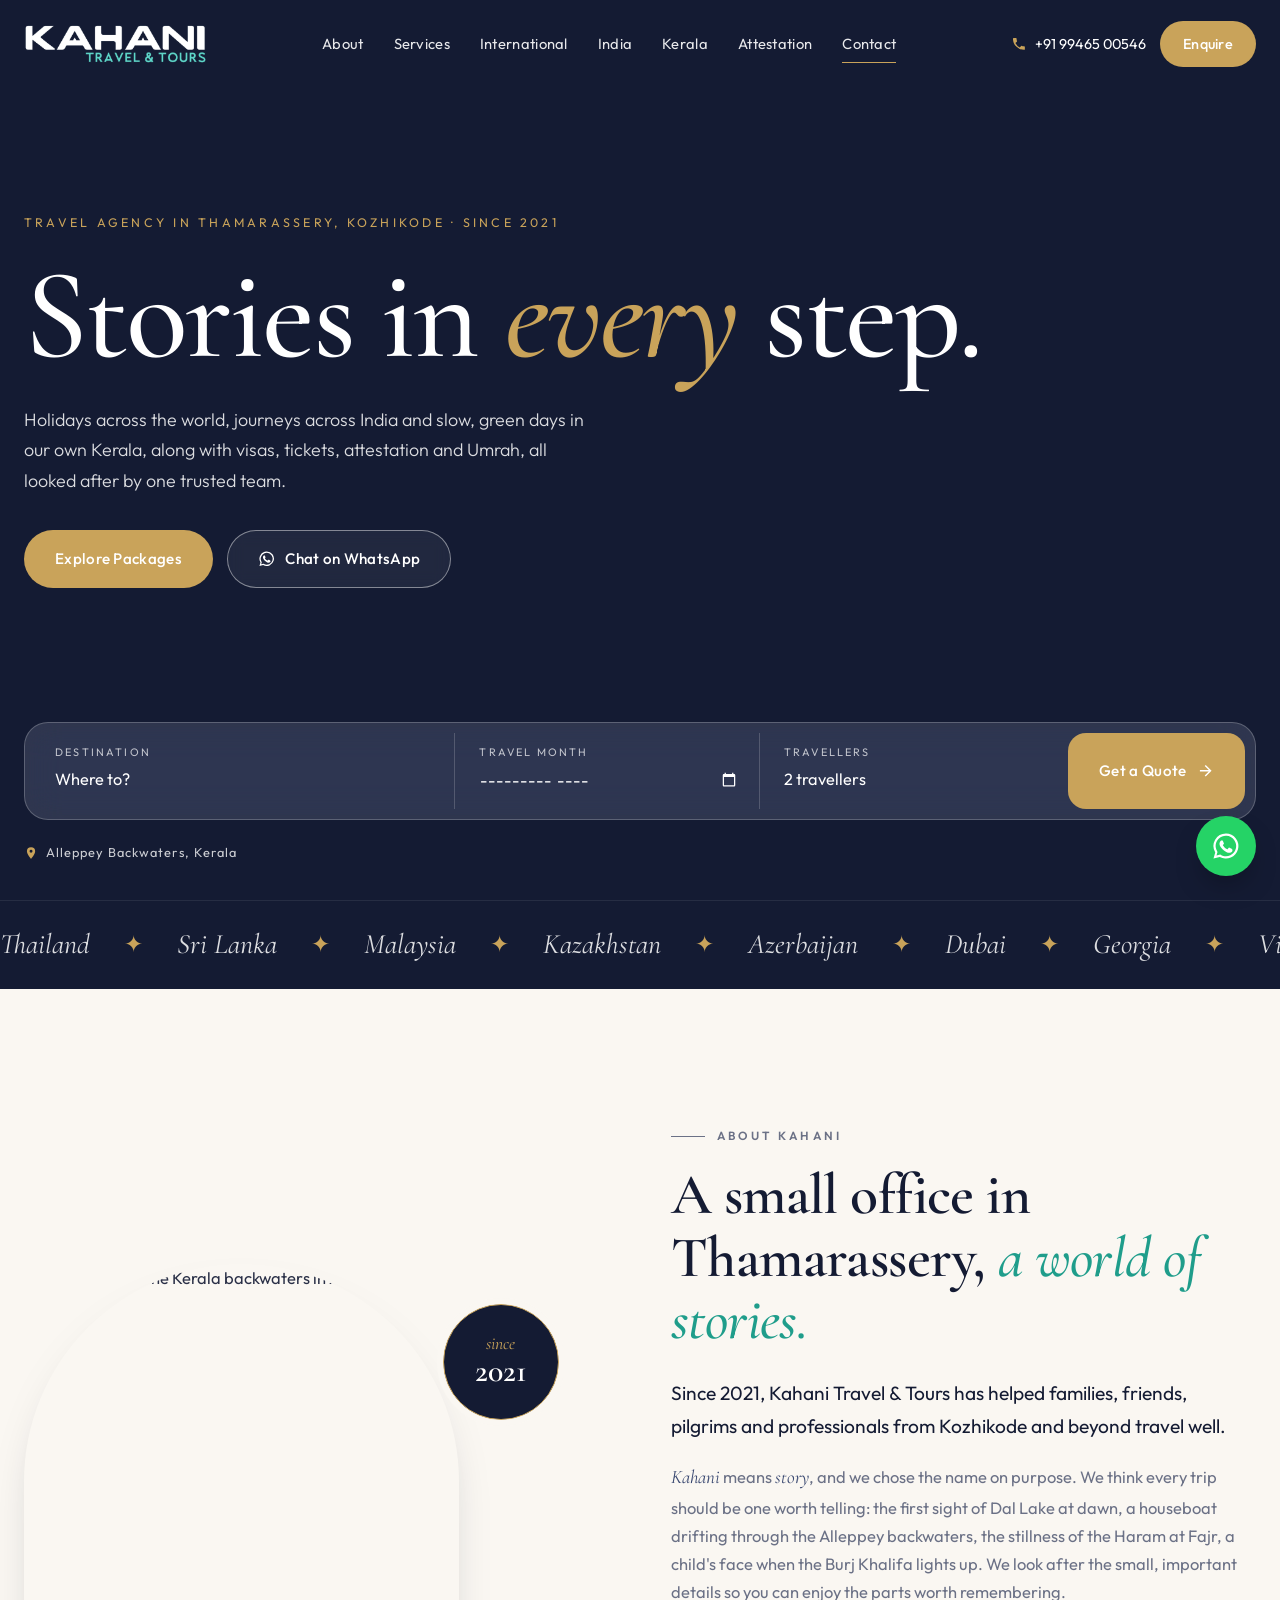
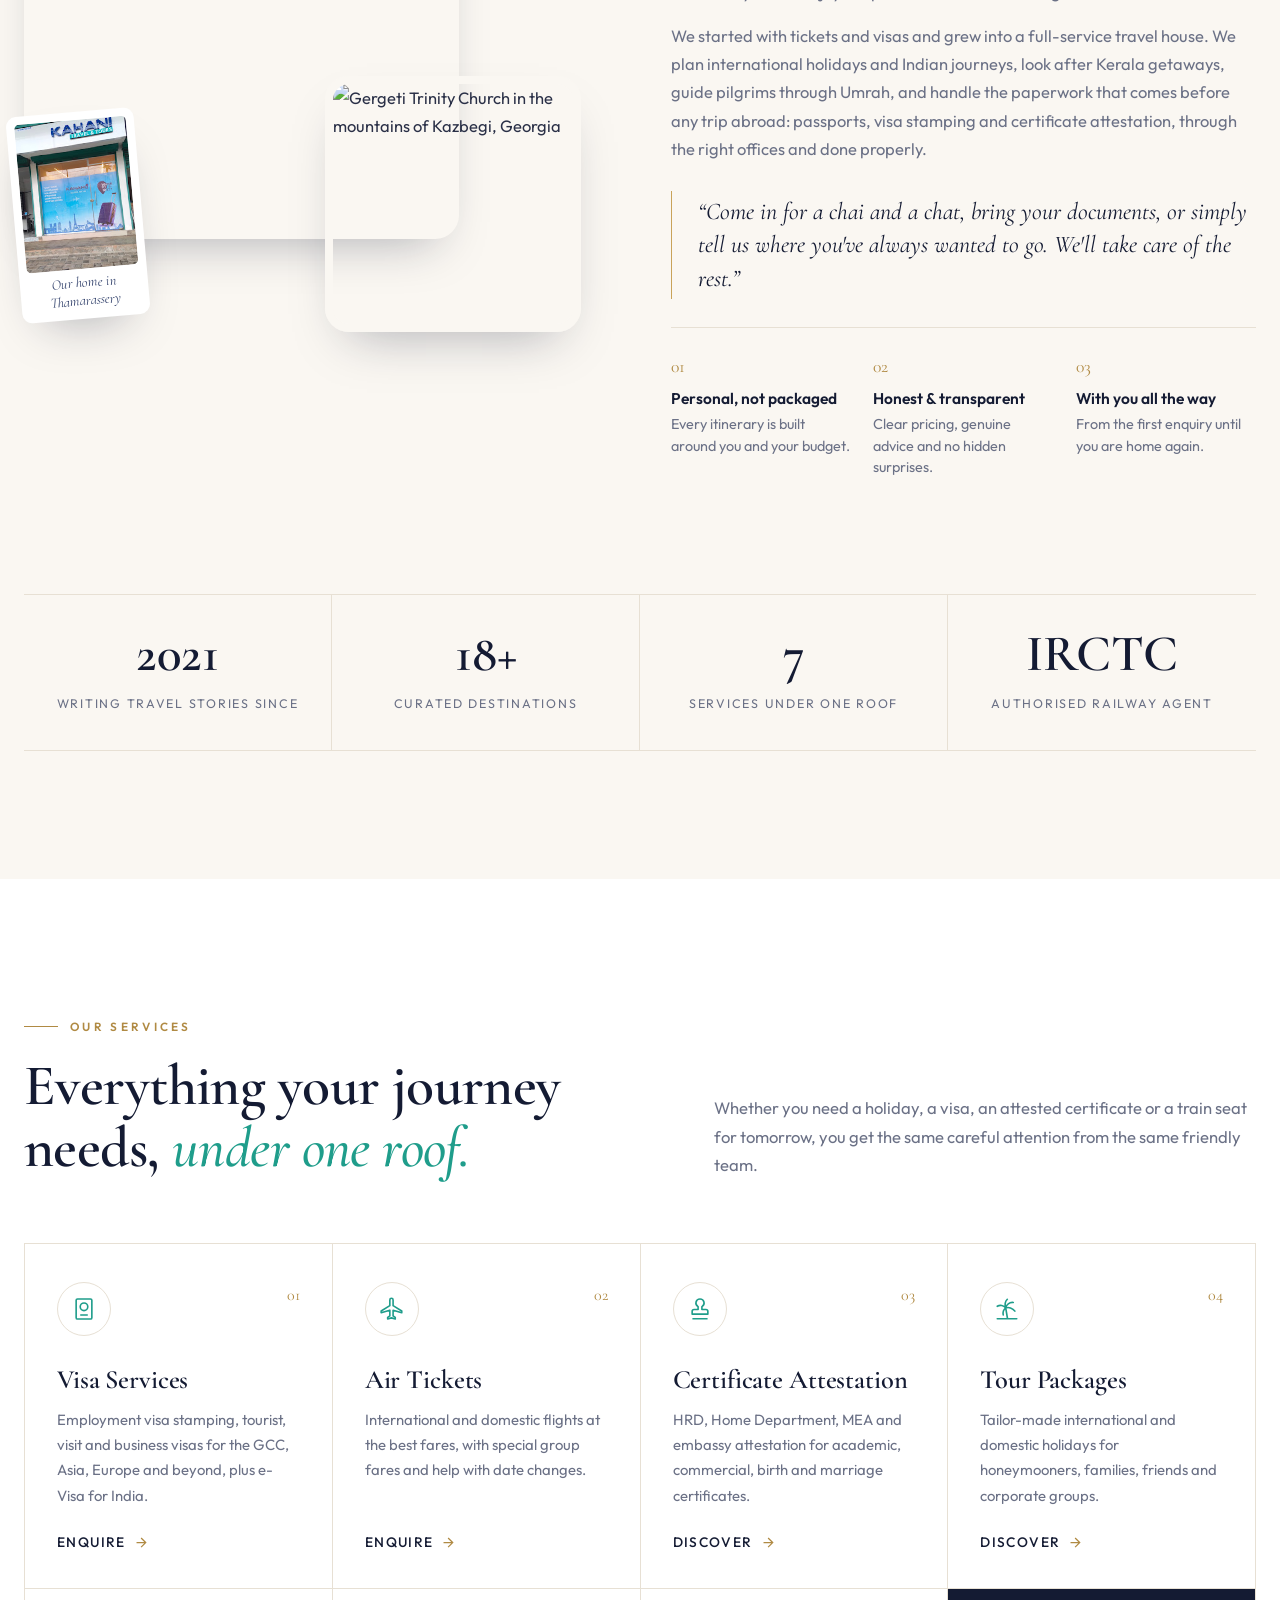
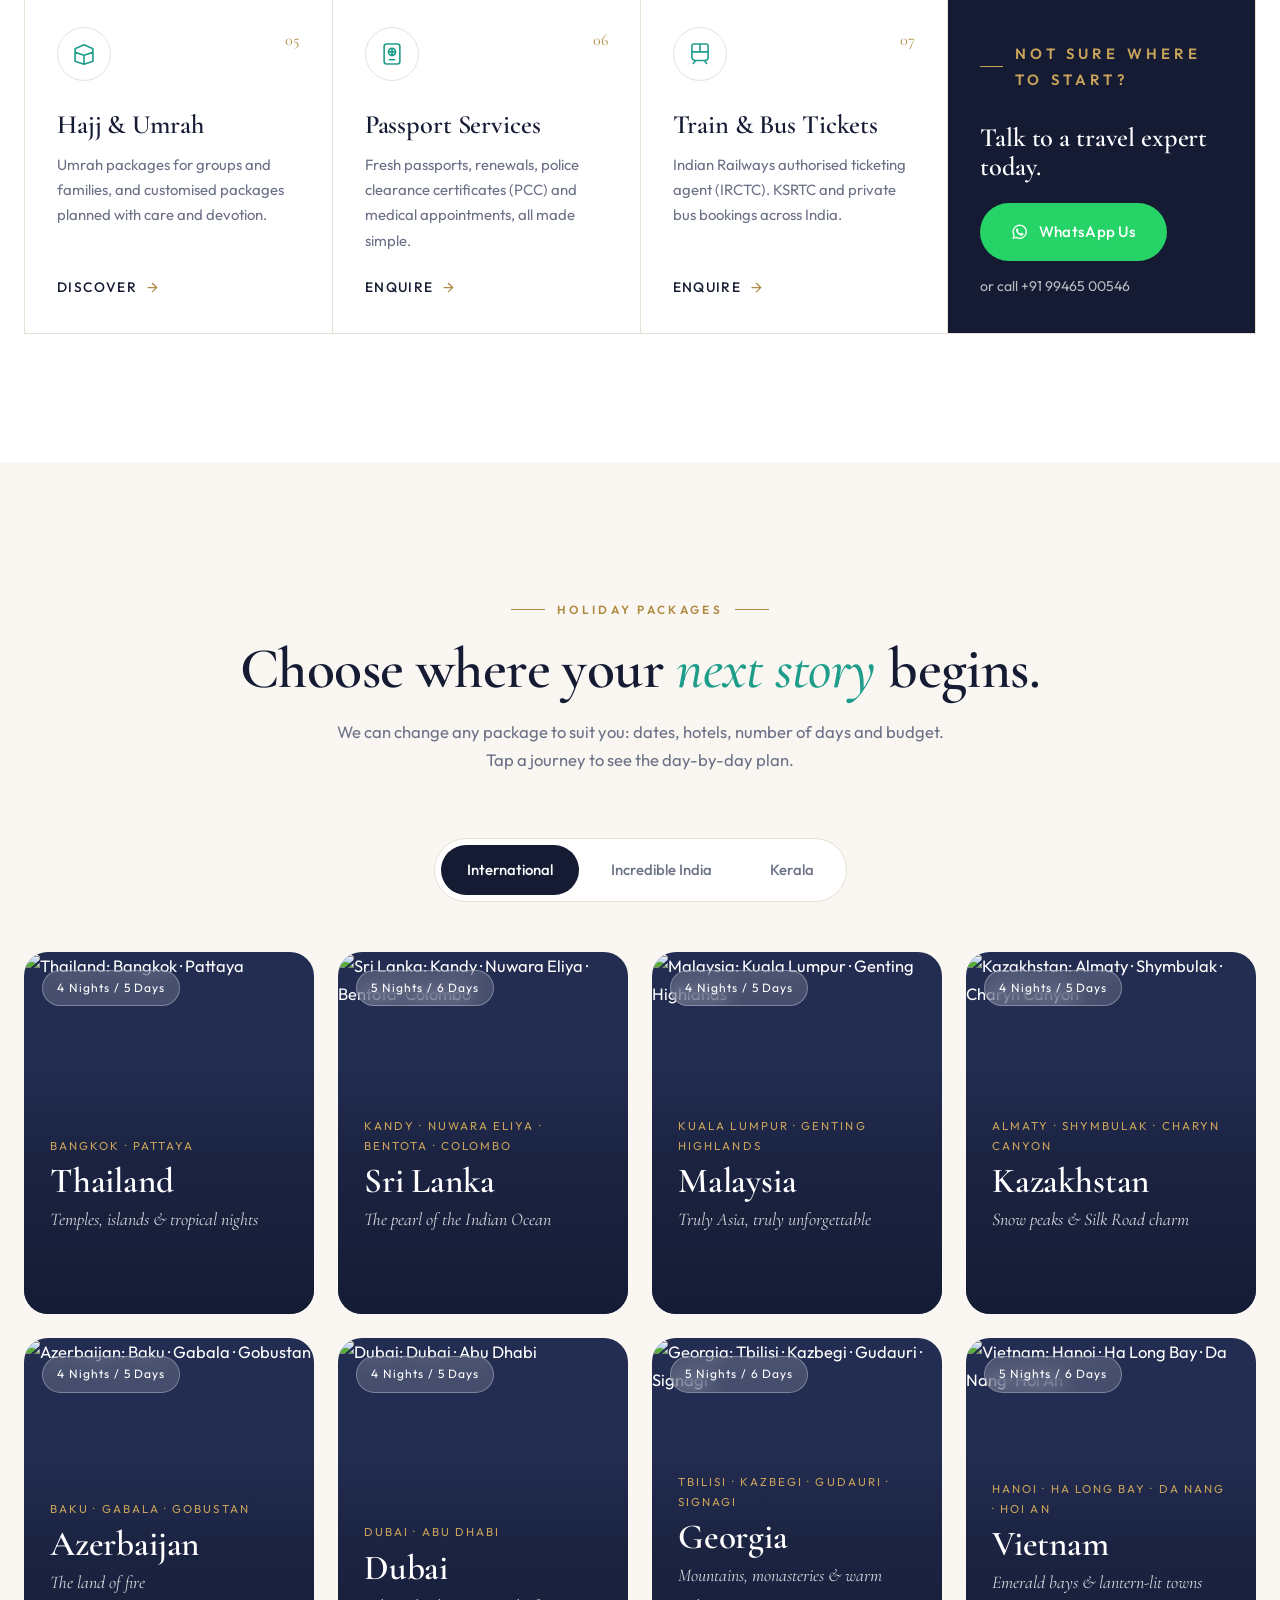
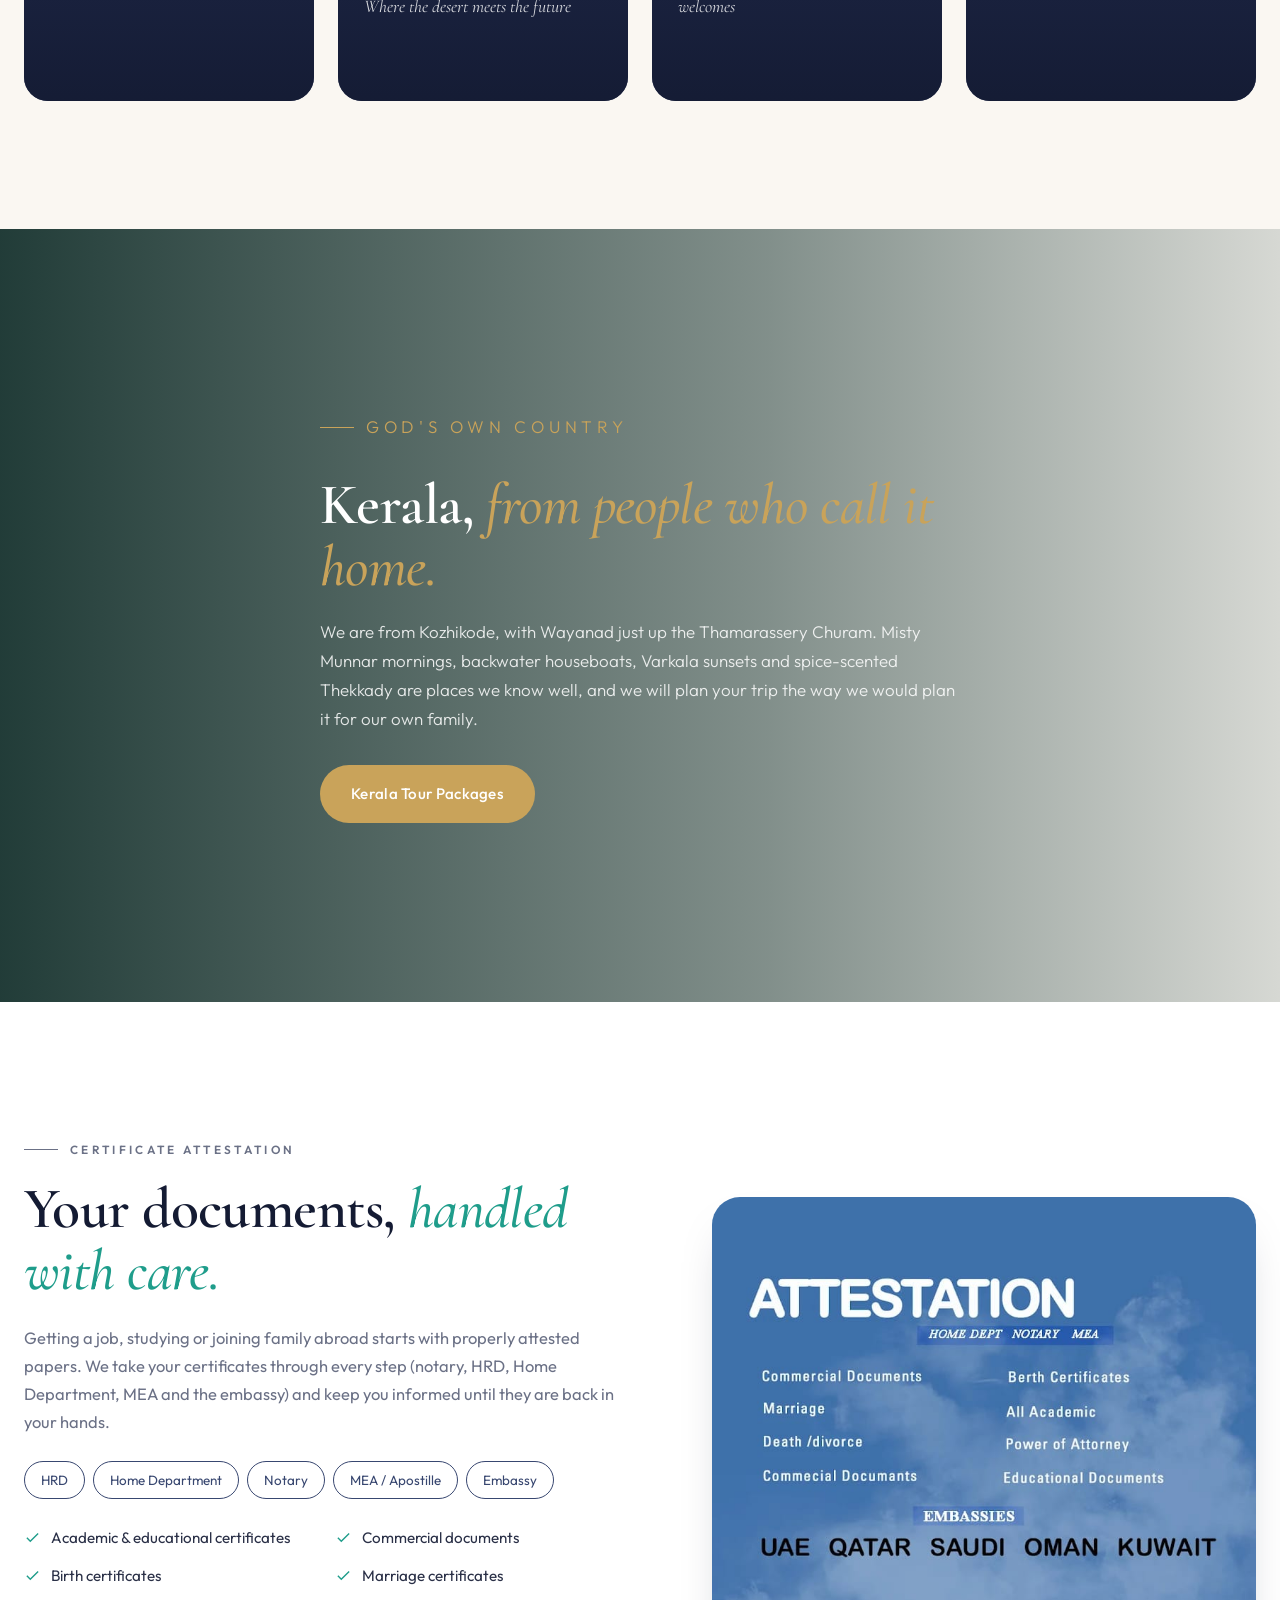
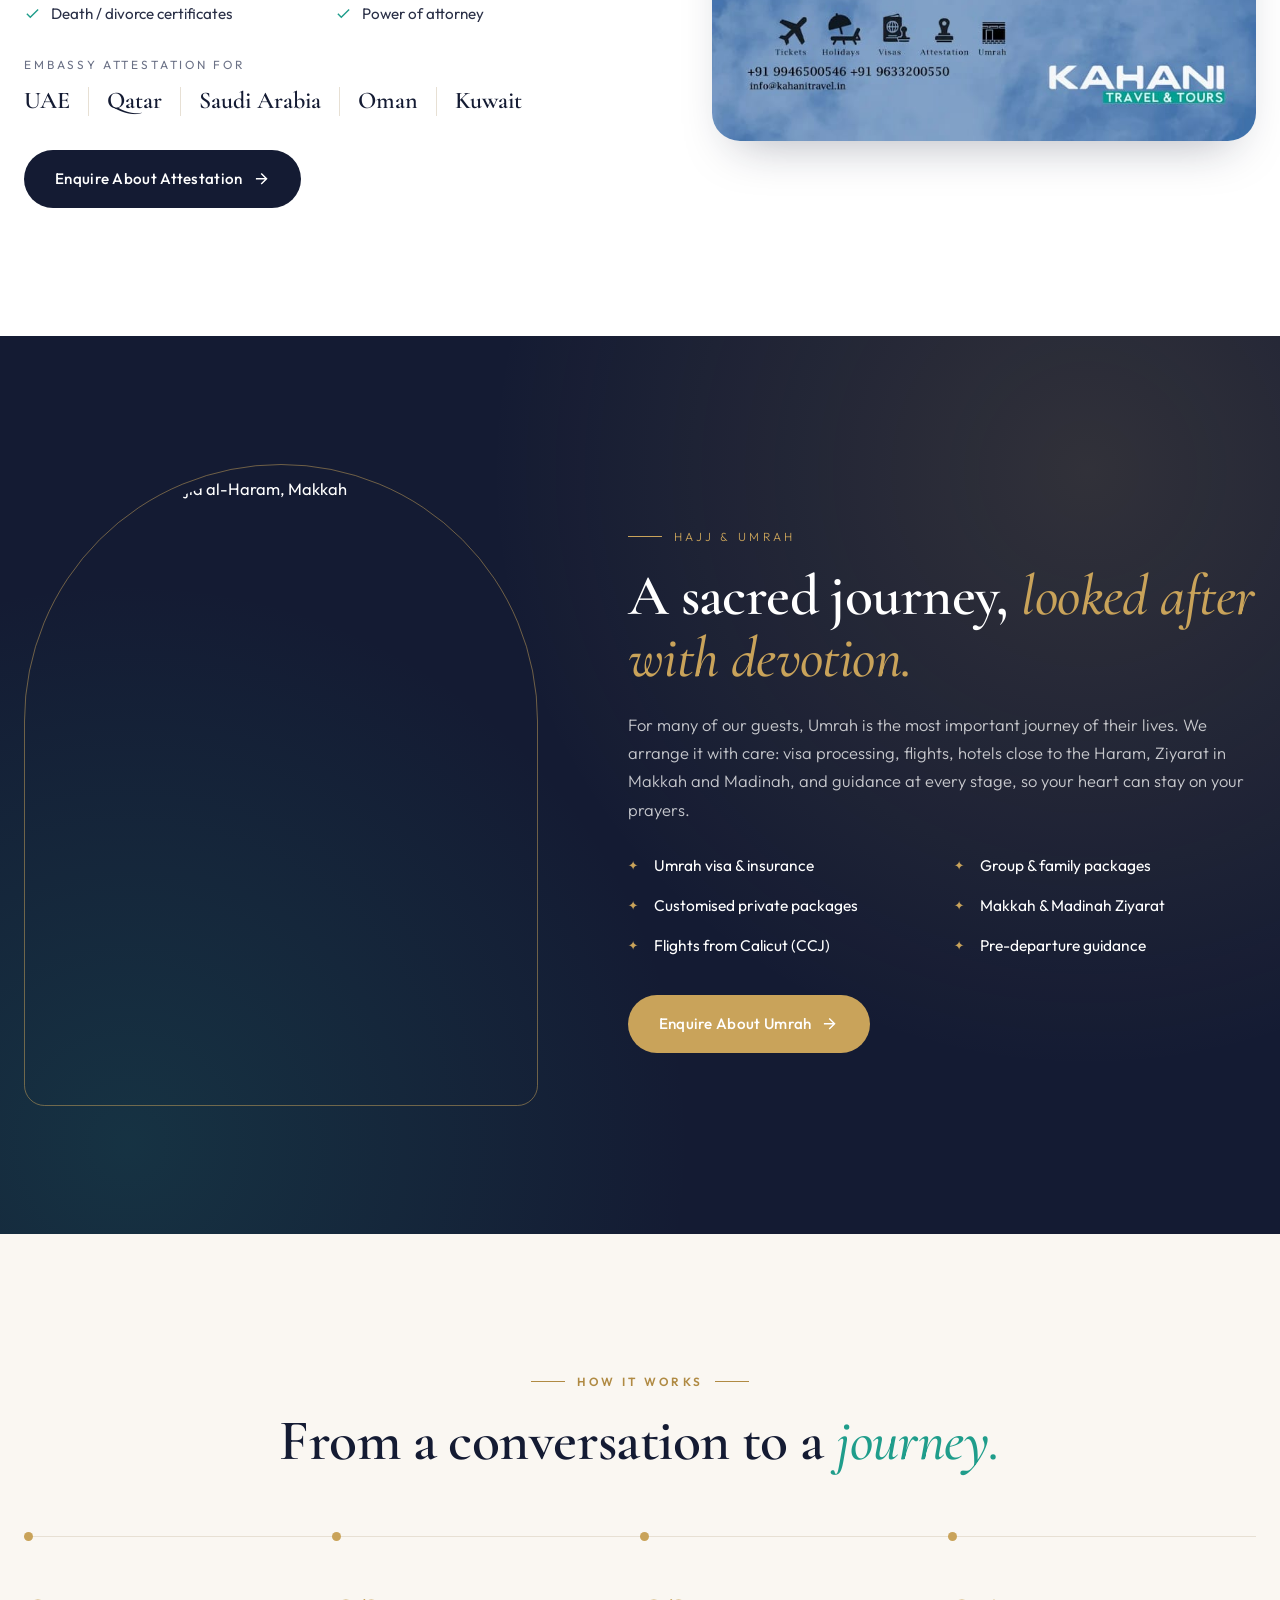
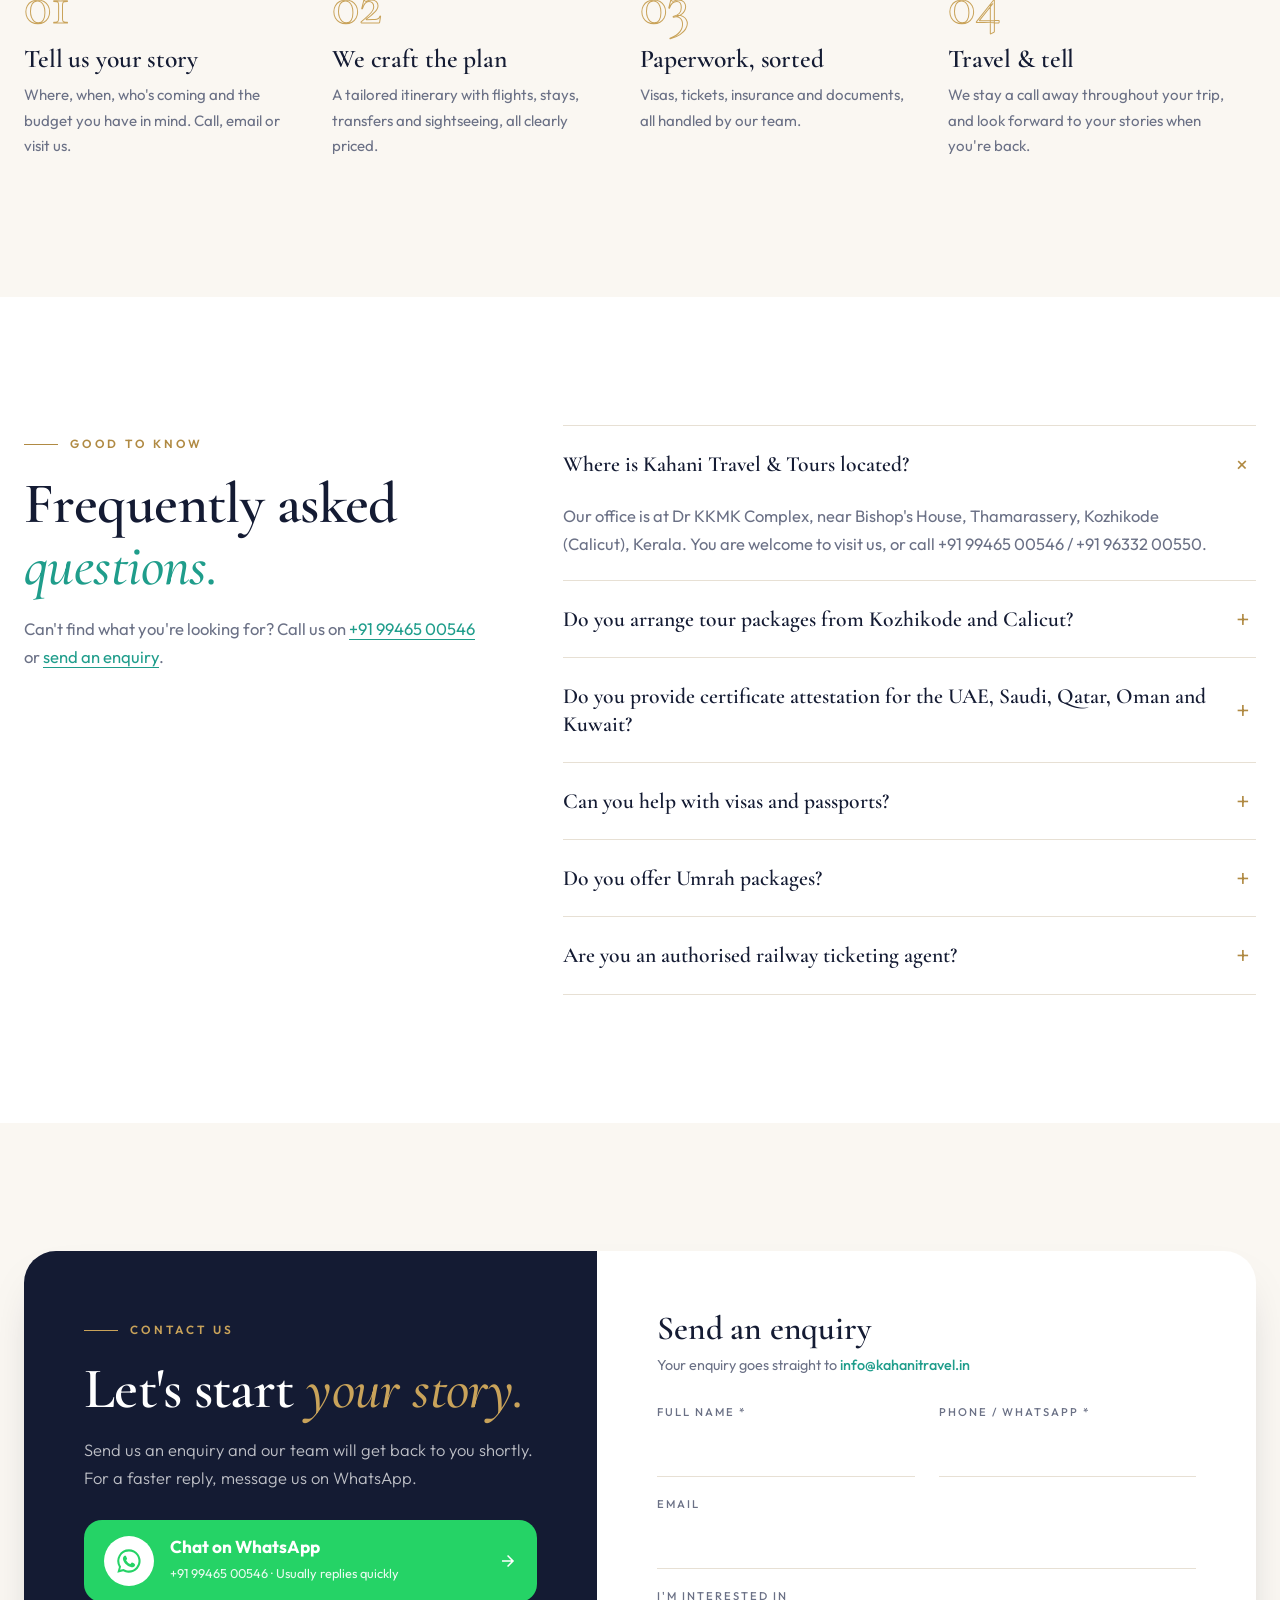
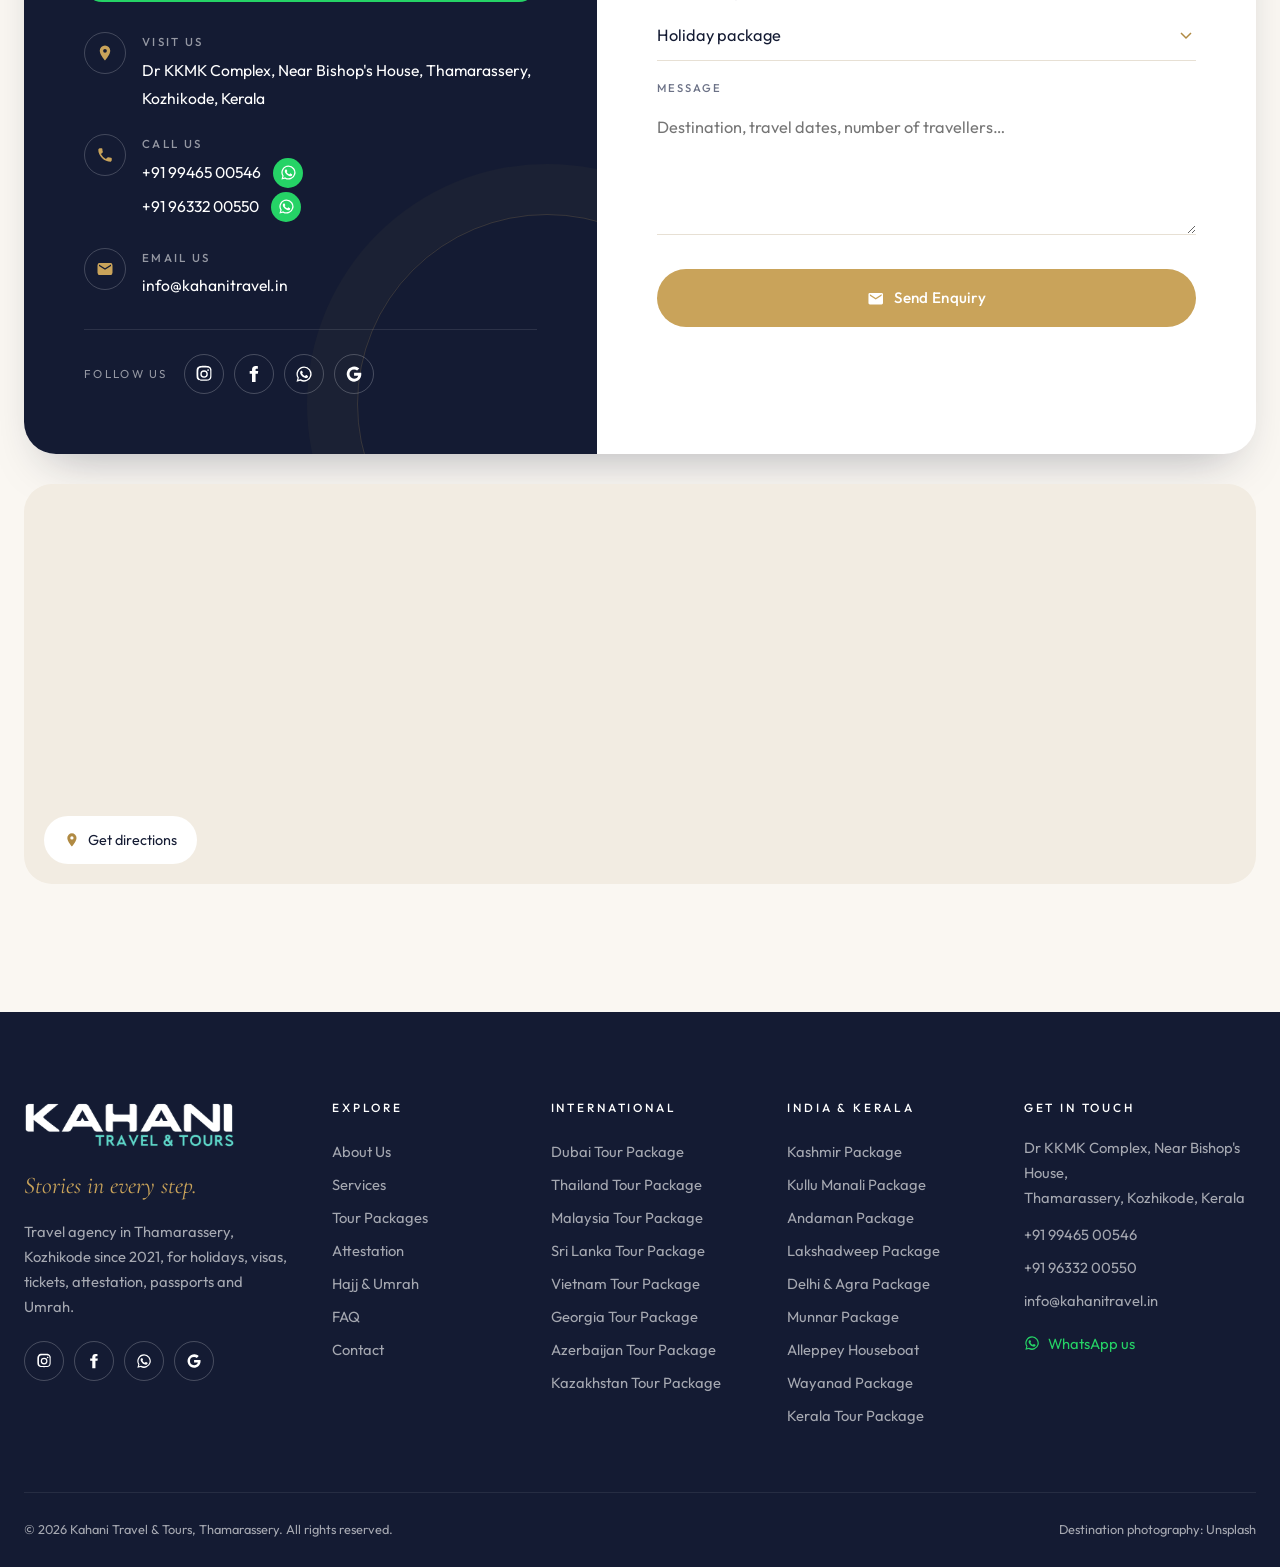
==== commit 82960fd0: "Kahani site: elegant redesign, email enquiry form, WhatsApp contact links, SEO Co-Authored-By: Claud" ====
--- a/kahani-travel/index.html
+++ b/kahani-travel/index.html
@@ -1,100 +1,183 @@
 <!doctype html>
-<html lang="en">
+<html lang="en-IN">
 <head>
 <meta charset="utf-8">
-<meta name="viewport" content="width=device-width, initial-scale=1">
-<title>Kahani Travel &amp; Tours | Stories in Every Step | Thamarassery, Calicut</title>
-<meta name="description" content="Kahani Travel & Tours, Thamarassery, Kozhikode. Since 2021: international and Indian holiday packages, Kerala tours, visas, air, train and bus tickets, certificate attestation, passport services, Hajj and Umrah.">
+<meta name="viewport" content="width=device-width, initial-scale=1, viewport-fit=cover">
+<title>Kahani Travel &amp; Tours | Travel Agency in Thamarassery, Kozhikode (Calicut)</title>
+<meta name="description" content="Kahani Travel & Tours, a trusted travel agency in Thamarassery, Kozhikode since 2021. Holiday packages to Dubai, Thailand, Georgia, Kashmir and Kerala, plus visa services, air tickets, certificate attestation, passports and Umrah packages.">
+<meta name="keywords" content="travel agency Thamarassery, travel agency Kozhikode, travel agency Calicut, tour packages Kerala, Kerala tour packages, Dubai package from Calicut, Thailand tour package, Georgia tour package, Kashmir package, Umrah package Kozhikode, visa services Calicut, certificate attestation Kozhikode, MEA attestation, embassy attestation UAE Saudi Qatar, passport services Thamarassery, IRCTC agent, air ticket booking Thamarassery, Kahani Travel">
+<meta name="author" content="Kahani Travel & Tours">
+<meta name="robots" content="index, follow, max-image-preview:large">
+<link rel="canonical" href="https://kahanitravel.in/">
+<meta name="geo.region" content="IN-KL">
+<meta name="geo.placename" content="Thamarassery, Kozhikode">
+<meta name="geo.position" content="11.4157;75.9387">
+<meta name="ICBM" content="11.4157, 75.9387">
+
+<!-- Open Graph / social sharing -->
+<meta property="og:type" content="website">
+<meta property="og:site_name" content="Kahani Travel & Tours">
+<meta property="og:locale" content="en_IN">
+<meta property="og:url" content="https://kahanitravel.in/">
 <meta property="og:title" content="Kahani Travel & Tours | Stories in Every Step">
-<meta property="og:description" content="Holidays, visas, tickets, attestation and Umrah from Thamarassery, Calicut. Since 2021.">
-<meta property="og:image" content="assets/logo.png">
-<meta name="theme-color" content="#384770">
-<link rel="icon" href="assets/favicon.png">
+<meta property="og:description" content="Holidays, visas, tickets, attestation and Umrah from Thamarassery, Kozhikode. Your travel partner since 2021.">
+<meta property="og:image" content="https://kahanitravel.in/assets/og-image.jpg">
+<meta property="og:image:width" content="1200">
+<meta property="og:image:height" content="630">
+<meta name="twitter:card" content="summary_large_image">
+<meta name="twitter:title" content="Kahani Travel & Tours | Stories in Every Step">
+<meta name="twitter:description" content="Holidays, visas, tickets, attestation and Umrah from Thamarassery, Kozhikode.">
+<meta name="twitter:image" content="https://kahanitravel.in/assets/og-image.jpg">
+
+<meta name="theme-color" content="#141b33">
+<link rel="icon" type="image/png" href="assets/favicon.png">
+<link rel="apple-touch-icon" href="assets/apple-touch-icon.png">
+<link rel="manifest" href="site.webmanifest">
+
 <link rel="preconnect" href="https://fonts.googleapis.com">
 <link rel="preconnect" href="https://fonts.gstatic.com" crossorigin>
 <link rel="preconnect" href="https://images.unsplash.com">
-<link href="https://fonts.googleapis.com/css2?family=Cormorant+Garamond:ital,wght@0,500;0,600;1,500;1,600&family=Outfit:wght@300;400;500;600;700;800&display=swap" rel="stylesheet">
+<link rel="preload" as="image" href="https://images.unsplash.com/photo-1602216056096-3b40cc0c9944?auto=format&fit=crop&w=1920&q=70">
+<link href="https://fonts.googleapis.com/css2?family=Cormorant+Garamond:ital,wght@0,500;0,600;0,700;1,500;1,600&family=Outfit:wght@300;400;500;600;700&display=swap" rel="stylesheet">
 <link rel="stylesheet" href="style.css">
+
+<!-- Structured data (Google rich results) -->
 <script type="application/ld+json">
 {
   "@context": "https://schema.org",
-  "@type": "TravelAgency",
-  "name": "Kahani Travel & Tours",
-  "slogan": "Stories in Every Step",
-  "foundingDate": "2021",
-  "email": "info@kahanitravel.in",
-  "telephone": ["+91 9946500546", "+91 9633200550"],
-  "address": {
-    "@type": "PostalAddress",
-    "streetAddress": "Dr KKMK Complex, Near Bishop's House",
-    "addressLocality": "Thamarassery",
-    "addressRegion": "Kerala",
-    "addressCountry": "IN"
-  },
-  "sameAs": ["https://www.instagram.com/kahani_tours_/", "https://www.facebook.com/asafirtravel/"]
+  "@graph": [
+    {
+      "@type": ["TravelAgency", "LocalBusiness"],
+      "@id": "https://kahanitravel.in/#agency",
+      "name": "Kahani Travel & Tours",
+      "alternateName": "Kahani Travels & Tours",
+      "slogan": "Stories in Every Step",
+      "description": "Travel agency in Thamarassery, Kozhikode offering international and domestic tour packages, Kerala packages, visa services, air, train and bus tickets, certificate attestation, passport services and Hajj & Umrah packages.",
+      "url": "https://kahanitravel.in/",
+      "logo": "https://kahanitravel.in/assets/logo.png",
+      "image": "https://kahanitravel.in/assets/og-image.jpg",
+      "foundingDate": "2021",
+      "email": "info@kahanitravel.in",
+      "telephone": "+91-9946500546",
+      "contactPoint": [
+        { "@type": "ContactPoint", "telephone": "+91-9946500546", "contactType": "customer service", "areaServed": "IN", "availableLanguage": ["English", "Malayalam", "Hindi"] },
+        { "@type": "ContactPoint", "telephone": "+91-9633200550", "contactType": "reservations", "areaServed": "IN", "availableLanguage": ["English", "Malayalam"] }
+      ],
+      "address": {
+        "@type": "PostalAddress",
+        "streetAddress": "Dr KKMK Complex, Near Bishop's House",
+        "addressLocality": "Thamarassery",
+        "addressRegion": "Kerala",
+        "postalCode": "673573",
+        "addressCountry": "IN"
+      },
+      "geo": { "@type": "GeoCoordinates", "latitude": 11.4157, "longitude": 75.9387 },
+      "hasMap": "https://share.google/tsIcHY87o0FJ7wq28",
+      "areaServed": ["Thamarassery", "Kozhikode", "Calicut", "Wayanad", "Malappuram", "Kerala", "India"],
+      "priceRange": "₹₹",
+      "sameAs": [
+        "https://www.instagram.com/kahani_tours_/",
+        "https://www.facebook.com/asafirtravel/",
+        "https://share.google/tsIcHY87o0FJ7wq28"
+      ],
+      "hasOfferCatalog": {
+        "@type": "OfferCatalog",
+        "name": "Travel services",
+        "itemListElement": [
+          { "@type": "Offer", "itemOffered": { "@type": "Service", "name": "Visa services: employment visa stamping, tourist and business visas" } },
+          { "@type": "Offer", "itemOffered": { "@type": "Service", "name": "International and domestic air tickets, group fares" } },
+          { "@type": "Offer", "itemOffered": { "@type": "Service", "name": "Certificate attestation: HRD, Home Department, MEA, embassy" } },
+          { "@type": "Offer", "itemOffered": { "@type": "Service", "name": "International and domestic tour packages" } },
+          { "@type": "Offer", "itemOffered": { "@type": "Service", "name": "Hajj and Umrah packages" } },
+          { "@type": "Offer", "itemOffered": { "@type": "Service", "name": "Passport fresh, renewal, PCC and medical" } },
+          { "@type": "Offer", "itemOffered": { "@type": "Service", "name": "Train (IRCTC authorised agent) and bus tickets" } }
+        ]
+      }
+    },
+    {
+      "@type": "WebSite",
+      "@id": "https://kahanitravel.in/#website",
+      "url": "https://kahanitravel.in/",
+      "name": "Kahani Travel & Tours",
+      "publisher": { "@id": "https://kahanitravel.in/#agency" },
+      "inLanguage": "en-IN"
+    }
+  ]
+}
+</script>
+<script type="application/ld+json">
+{
+  "@context": "https://schema.org",
+  "@type": "FAQPage",
+  "mainEntity": [
+    { "@type": "Question", "name": "Where is Kahani Travel & Tours located?", "acceptedAnswer": { "@type": "Answer", "text": "Our office is at Dr KKMK Complex, near Bishop's House, Thamarassery, Kozhikode (Calicut), Kerala. You are welcome to visit us, or call +91 9946500546 / +91 9633200550." } },
+    { "@type": "Question", "name": "Do you arrange tour packages from Kozhikode and Calicut?", "acceptedAnswer": { "@type": "Answer", "text": "Yes. We plan international holidays to Dubai, Thailand, Malaysia, Sri Lanka, Vietnam, Georgia, Azerbaijan and Kazakhstan, Indian trips to Kashmir, Kullu Manali, Andaman, Lakshadweep and Delhi, and Kerala packages to Munnar, Alleppey, Wayanad and Varkala. Flights can start from Calicut (CCJ), Kochi or any city you prefer." } },
+    { "@type": "Question", "name": "Do you provide certificate attestation for UAE, Saudi, Qatar, Oman and Kuwait?", "acceptedAnswer": { "@type": "Answer", "text": "Yes. We handle HRD, Home Department, Notary, MEA and embassy attestation for academic, commercial, birth, marriage, death and divorce certificates and power of attorney, for the UAE, Qatar, Saudi Arabia, Oman and Kuwait embassies." } },
+    { "@type": "Question", "name": "Can you help with visas and passports?", "acceptedAnswer": { "@type": "Answer", "text": "Yes. We assist with employment visa stamping and tourist, visit and business visas, as well as passport applications, renewals, police clearance certificates (PCC) and medical appointments." } },
+    { "@type": "Question", "name": "Do you offer Umrah packages?", "acceptedAnswer": { "@type": "Answer", "text": "Yes. We offer group, family and customised Umrah packages including visa, flights, hotels near the Haram, and Ziyarat in Makkah and Madinah." } },
+    { "@type": "Question", "name": "Are you an authorised railway ticketing agent?", "acceptedAnswer": { "@type": "Answer", "text": "Yes. Kahani Travel & Tours is an Indian Railways authorised ticketing agent, and we also book KSRTC and private bus tickets." } }
+  ]
 }
 </script>
 </head>
 <body>
-
-<!-- ============ TOP BAR ============ -->
-<div class="topbar">
-  <div class="wrap topbar-in">
-    <div class="topbar-contact">
-      <a href="tel:+919946500546"><svg class="ic"><use href="#i-phone"/></svg>+91 99465 00546</a>
-      <a href="tel:+919633200550" class="hide-sm"><svg class="ic"><use href="#i-phone"/></svg>+91 96332 00550</a>
-      <a href="mailto:info@kahanitravel.in" class="hide-xs"><svg class="ic"><use href="#i-mail"/></svg>info@kahanitravel.in</a>
-    </div>
-    <div class="social social-sm" data-social></div>
-  </div>
-</div>
+<a class="skip" href="#main">Skip to content</a>
 
 <!-- ============ HEADER ============ -->
 <header class="header" id="header">
   <div class="wrap header-in">
-    <a href="#home" class="brand" aria-label="Kahani Travel & Tours home">
-      <img src="assets/logo.png" alt="Kahani Travel & Tours" width="600" height="131">
+    <a href="#home" class="brand" aria-label="Kahani Travel & Tours, home">
+      <img class="logo-light" src="assets/logo-white.png" alt="Kahani Travel & Tours logo" width="600" height="131">
+      <img class="logo-dark" src="assets/logo.png" alt="" width="600" height="131" aria-hidden="true">
     </a>
-    <nav class="nav" id="nav" aria-label="Main">
-      <a href="#home">Home</a>
-      <a href="#about">About Us</a>
+    <nav class="nav" id="nav" aria-label="Main navigation">
+      <a href="#about">About</a>
       <a href="#services">Services</a>
       <a href="#packages" data-tab-link="international">International</a>
       <a href="#packages" data-tab-link="india">India</a>
       <a href="#packages" data-tab-link="kerala">Kerala</a>
+      <a href="#attestation">Attestation</a>
       <a href="#contact">Contact</a>
-      <a href="#" class="btn btn-teal nav-cta" data-wa="Hello Kahani Travel, I would like to plan a trip.">Plan My Trip</a>
+      <div class="nav-mobile-extra">
+        <a href="tel:+919946500546">+91 99465 00546</a>
+        <a href="tel:+919633200550">+91 96332 00550</a>
+        <a href="mailto:info@kahanitravel.in">info@kahanitravel.in</a>
+        <div class="social" data-social></div>
+      </div>
     </nav>
-    <button class="burger" id="burger" aria-label="Open menu" aria-expanded="false"><span></span><span></span><span></span></button>
+    <div class="header-actions">
+      <a href="tel:+919946500546" class="h-phone"><svg class="ic"><use href="#i-phone"/></svg><span>+91 99465 00546</span></a>
+      <a href="#contact" class="btn btn-gold btn-sm">Enquire</a>
+      <button class="burger" id="burger" aria-label="Open menu" aria-expanded="false" aria-controls="nav"><span></span><span></span></button>
+    </div>
   </div>
 </header>
 
-<main>
+<main id="main">
 
 <!-- ============ HERO ============ -->
-<section class="hero" id="home">
-  <div class="hero-slides" id="heroSlides"></div>
-  <div class="hero-shade"></div>
+<section class="hero" id="home" aria-label="Welcome">
+  <div class="hero-slides" id="heroSlides" aria-hidden="true"></div>
+  <div class="hero-shade" aria-hidden="true"></div>
   <div class="wrap hero-in">
-    <p class="eyebrow light reveal">Kahani Travel &amp; Tours · Since 2021</p>
-    <h1 class="reveal">Every journey<br>is a <em>story</em> waiting<br>to be told.</h1>
-    <p class="hero-lead reveal">Holidays across the world, journeys across India and slow, green days in our own Kerala, along with visas, tickets and attestation. All planned from Thamarassery.</p>
+    <p class="kicker reveal">Travel agency in Thamarassery, Kozhikode · Since 2021</p>
+    <h1 class="reveal">Stories in <em>every</em> step.</h1>
+    <p class="hero-lead reveal">Holidays across the world, journeys across India and slow, green days in our own Kerala, along with visas, tickets, attestation and Umrah, all looked after by one trusted team.</p>
     <div class="hero-btns reveal">
-      <a href="#packages" class="btn btn-orange">Explore Packages</a>
-      <a href="#" class="btn btn-glass" data-wa="Hello Kahani Travel, I would like a free trip consultation."><svg class="ic"><use href="#i-wa"/></svg>Talk to Us</a>
-    </div>
-  </div>
-
-  <!-- Quick enquiry -->
-  <div class="wrap">
-    <form class="quick" id="quickForm">
+      <a href="#packages" class="btn btn-gold">Explore Packages</a>
+      <a href="#" class="btn btn-ghost" data-wa="Hello Kahani Travel, I would like to plan a trip."><svg class="ic"><use href="#i-wa"/></svg>Chat on WhatsApp</a>
+    </div>
+  </div>
+
+  <div class="wrap hero-bottom">
+    <form class="quick" id="quickForm" aria-label="Quick quote">
       <label>
         <span>Destination</span>
         <select name="dest" id="quickDest" required></select>
       </label>
       <label>
         <span>Travel month</span>
-        <input type="month" name="month">
+        <input type="month" name="month" aria-label="Travel month">
       </label>
       <label>
         <span>Travellers</span>
@@ -102,102 +185,120 @@
           <option>1 traveller</option><option selected>2 travellers</option><option>3–4 travellers</option><option>5–9 travellers</option><option>Group (10+)</option>
         </select>
       </label>
-      <button class="btn btn-orange" type="submit"><svg class="ic"><use href="#i-wa"/></svg>Get a Quote</button>
+      <button class="btn btn-gold" type="submit">Get a Quote <svg class="ic"><use href="#i-arrow"/></svg></button>
     </form>
-  </div>
-  <div class="hero-dots" id="heroDots"></div>
-</section>
-
-<!-- ============ STATS ============ -->
-<section class="stats">
-  <div class="wrap stats-in">
-    <div class="stat"><b>2021</b><span>Writing travel stories since</span></div>
-    <div class="stat"><b>18+</b><span>Curated destinations</span></div>
-    <div class="stat"><b>7</b><span>Travel services under one roof</span></div>
-    <div class="stat"><b>IRCTC</b><span>Authorised railway ticketing agent</span></div>
-  </div>
-</section>
+    <div class="hero-meta">
+      <span class="slide-place" id="slidePlace"></span>
+      <div class="hero-dots" id="heroDots"></div>
+    </div>
+  </div>
+</section>
+
+<!-- ============ MARQUEE ============ -->
+<div class="marquee" aria-hidden="true">
+  <div class="marquee-track" id="marquee"></div>
+</div>
 
 <!-- ============ ABOUT ============ -->
-<section class="section about" id="about">
+<section class="section about" id="about" aria-labelledby="about-h">
   <div class="wrap about-in">
     <div class="about-media reveal">
-      <div class="about-photo big" style="background-image:url('https://images.unsplash.com/photo-1602216056096-3b40cc0c9944?auto=format&fit=crop&w=1000&q=70')"></div>
-      <div class="about-photo small" style="background-image:url('https://images.unsplash.com/photo-1563284223-333497472e88?auto=format&fit=crop&w=600&q=70')"></div>
+      <img class="am-1" src="https://images.unsplash.com/photo-1602216056096-3b40cc0c9944?auto=format&fit=crop&w=900&q=70" alt="Houseboat on the Kerala backwaters in Alleppey" loading="lazy" width="900" height="1100">
+      <img class="am-2" src="https://images.unsplash.com/photo-1563284223-333497472e88?auto=format&fit=crop&w=600&q=70" alt="Gergeti Trinity Church in the mountains of Kazbegi, Georgia" loading="lazy" width="600" height="600">
       <figure class="about-office">
-        <img src="assets/office.jpg" alt="The Kahani Travel & Tours office in Thamarassery" loading="lazy">
-        <figcaption>Our office, Thamarassery</figcaption>
+        <img src="assets/office.jpg" alt="Kahani Travel & Tours office front at Dr KKMK Complex, Thamarassery" loading="lazy" width="175" height="292">
+        <figcaption>Our home in Thamarassery</figcaption>
       </figure>
-      <div class="since-badge"><small>Since</small><b>2021</b></div>
+      <div class="since-badge"><small>since</small><b>2021</b></div>
     </div>
     <div class="about-text reveal">
-      <p class="eyebrow">About Us</p>
-      <h2>A small office in Thamarassery,<br><em>a world of stories.</em></h2>
+      <p class="eyebrow">About Kahani</p>
+      <h2 id="about-h">A small office in Thamarassery, <em>a world of stories.</em></h2>
       <p class="lead">Since 2021, Kahani Travel &amp; Tours has helped families, friends, pilgrims and professionals from Kozhikode and beyond travel well.</p>
-      <p><em>Kahani</em> means <em>story</em>, and we chose the name on purpose. We think every trip should be one worth telling: the first sight of Dal Lake at dawn, a houseboat drifting through the Alleppey backwaters, the quiet of the Haram at Fajr, a child's face when the Burj Khalifa lights up. We look after the small, important details so you can enjoy the parts worth remembering.</p>
+      <p><em>Kahani</em> means <em>story</em>, and we chose the name on purpose. We think every trip should be one worth telling: the first sight of Dal Lake at dawn, a houseboat drifting through the Alleppey backwaters, the stillness of the Haram at Fajr, a child's face when the Burj Khalifa lights up. We look after the small, important details so you can enjoy the parts worth remembering.</p>
       <p>We started with tickets and visas and grew into a full-service travel house. We plan international holidays and Indian journeys, look after Kerala getaways, guide pilgrims through Umrah, and handle the paperwork that comes before any trip abroad: passports, visa stamping and certificate attestation, through the right offices and done properly.</p>
-      <p>We are based at Dr KKMK Complex, near Bishop's House in Thamarassery, and you are always welcome to visit. Come in for a chai and a chat, bring your documents, or simply tell us where you've always wanted to go. We'll take care of the rest, <em>one story, one step at a time.</em></p>
+      <blockquote>“Come in for a chai and a chat, bring your documents, or simply tell us where you've always wanted to go. We'll take care of the rest.”</blockquote>
       <ul class="values">
-        <li><svg class="ic"><use href="#i-heart"/></svg><div><b>Personal, not packaged</b><span>Every itinerary is built around you and your budget.</span></div></li>
-        <li><svg class="ic"><use href="#i-shield"/></svg><div><b>Honest &amp; transparent</b><span>Clear pricing, genuine advice and no hidden surprises.</span></div></li>
-        <li><svg class="ic"><use href="#i-clock"/></svg><div><b>With you all the way</b><span>From the first enquiry until you are home again.</span></div></li>
+        <li><span>01</span><div><b>Personal, not packaged</b>Every itinerary is built around you and your budget.</div></li>
+        <li><span>02</span><div><b>Honest &amp; transparent</b>Clear pricing, genuine advice and no hidden surprises.</div></li>
+        <li><span>03</span><div><b>With you all the way</b>From the first enquiry until you are home again.</div></li>
       </ul>
-      <p class="signoff">Stories in every step.</p>
-    </div>
+    </div>
+  </div>
+
+  <div class="wrap stats">
+    <div class="stat reveal"><b>2021</b><span>Writing travel stories since</span></div>
+    <div class="stat reveal"><b>18+</b><span>Curated destinations</span></div>
+    <div class="stat reveal"><b>7</b><span>Services under one roof</span></div>
+    <div class="stat reveal"><b>IRCTC</b><span>Authorised railway agent</span></div>
   </div>
 </section>
 
 <!-- ============ SERVICES ============ -->
-<section class="section services" id="services">
+<section class="section services" id="services" aria-labelledby="services-h">
   <div class="wrap">
-    <div class="head center reveal">
-      <p class="eyebrow">Our Services</p>
-      <h2>Everything your journey needs,<br><em>under one roof.</em></h2>
-    </div>
-    <div class="svc-grid" id="svcGrid"></div>
+    <div class="head split reveal">
+      <div>
+        <p class="eyebrow">Our Services</p>
+        <h2 id="services-h">Everything your journey needs, <em>under one roof.</em></h2>
+      </div>
+      <p class="sub">Whether you need a holiday, a visa, an attested certificate or a train seat for tomorrow, you get the same careful attention from the same friendly team.</p>
+    </div>
+    <div class="svc-grid" id="svcGrid">
+      <!-- rendered from data.js; static fallback below for search engines -->
+      <noscript>
+        <ul>
+          <li>Visa services: employment visa stamping, tourist and business visas</li>
+          <li>Air tickets: international and domestic, group special fares</li>
+          <li>Certificate attestation: HRD, Home Department, embassy, MEA</li>
+          <li>Tour packages: international and domestic</li>
+          <li>Hajj &amp; Umrah: Umrah packages and customised packages</li>
+          <li>Passport: fresh, renewal, PCC and medical</li>
+          <li>Train &amp; bus tickets: Indian Railway authorised ticketing agent, KSRTC and private buses</li>
+        </ul>
+      </noscript>
+    </div>
   </div>
 </section>
 
 <!-- ============ PACKAGES ============ -->
-<section class="section packages" id="packages">
+<section class="section packages" id="packages" aria-labelledby="packages-h">
   <div class="wrap">
     <div class="head center reveal">
       <p class="eyebrow">Holiday Packages</p>
-      <h2>Choose where your <em>next story</em> begins.</h2>
-      <p class="sub">Every package can be changed to suit you: dates, hotels, number of days and budget. Tap a package to see the day-by-day plan.</p>
-    </div>
-    <div class="tabs" role="tablist">
-      <button class="tab active" role="tab" data-tab="international"><svg class="ic"><use href="#i-globe"/></svg>International</button>
-      <button class="tab" role="tab" data-tab="india"><svg class="ic"><use href="#i-pin"/></svg>Incredible India</button>
-      <button class="tab" role="tab" data-tab="kerala"><svg class="ic"><use href="#i-leaf"/></svg>Kerala Packages</button>
-    </div>
-    <div class="pkg-grid" id="pkgGrid"></div>
+      <h2 id="packages-h">Choose where your <em>next story</em> begins.</h2>
+      <p class="sub">We can change any package to suit you: dates, hotels, number of days and budget. Tap a journey to see the day-by-day plan.</p>
+    </div>
+    <div class="tabs" role="tablist" aria-label="Package categories">
+      <button class="tab active" role="tab" aria-selected="true" data-tab="international">International</button>
+      <button class="tab" role="tab" aria-selected="false" data-tab="india">Incredible India</button>
+      <button class="tab" role="tab" aria-selected="false" data-tab="kerala">Kerala</button>
+    </div>
+    <div class="pkg-grid" id="pkgGrid" role="tabpanel"></div>
   </div>
 </section>
 
 <!-- ============ KERALA FEATURE ============ -->
-<section class="kerala-band">
-  <div class="kerala-bg" style="background-image:url('https://images.unsplash.com/photo-1723709431768-d749b0d814b9?auto=format&fit=crop&w=1920&q=70')"></div>
+<section class="kerala-band" aria-labelledby="kerala-h">
+  <div class="kerala-bg" style="background-image:url('https://images.unsplash.com/photo-1723709431768-d749b0d814b9?auto=format&fit=crop&w=1920&q=70')" role="img" aria-label="Green hills of Wayanad, Kerala"></div>
   <div class="wrap kerala-in reveal">
     <p class="eyebrow light">God's Own Country</p>
-    <h2>Kerala, <em>from people who call it home.</em></h2>
+    <h2 id="kerala-h">Kerala, <em>from people who call it home.</em></h2>
     <p>We are from Kozhikode, with Wayanad just up the Thamarassery Churam. Misty Munnar mornings, backwater houseboats, Varkala sunsets and spice-scented Thekkady are places we know well, and we will plan your trip the way we would plan it for our own family.</p>
-    <a href="#packages" class="btn btn-orange" data-tab-link="kerala">See Kerala Packages</a>
+    <a href="#packages" class="btn btn-gold" data-tab-link="kerala">Kerala Tour Packages</a>
   </div>
 </section>
 
 <!-- ============ ATTESTATION ============ -->
-<section class="section attest" id="attestation">
+<section class="section attest" id="attestation" aria-labelledby="attest-h">
   <div class="wrap attest-in">
     <div class="attest-text reveal">
       <p class="eyebrow">Certificate Attestation</p>
-      <h2>Your documents,<br><em>handled with care.</em></h2>
-      <p>Getting a job, studying or joining family abroad starts with properly attested papers. We take your certificates through every step (notary, HRD, Home Department, MEA, and the embassy) and keep you informed until they are back in your hands.</p>
-      <div class="chips">
-        <span>HRD</span><span>Home Department</span><span>Notary</span><span>MEA / Apostille</span><span>Embassy</span>
-      </div>
+      <h2 id="attest-h">Your documents, <em>handled with care.</em></h2>
+      <p>Getting a job, studying or joining family abroad starts with properly attested papers. We take your certificates through every step (notary, HRD, Home Department, MEA and the embassy) and keep you informed until they are back in your hands.</p>
+      <div class="chips"><span>HRD</span><span>Home Department</span><span>Notary</span><span>MEA / Apostille</span><span>Embassy</span></div>
       <div class="doc-list">
-        <div><svg class="ic"><use href="#i-check"/></svg>All academic &amp; educational certificates</div>
+        <div><svg class="ic"><use href="#i-check"/></svg>Academic &amp; educational certificates</div>
         <div><svg class="ic"><use href="#i-check"/></svg>Commercial documents</div>
         <div><svg class="ic"><use href="#i-check"/></svg>Birth certificates</div>
         <div><svg class="ic"><use href="#i-check"/></svg>Marriage certificates</div>
@@ -205,112 +306,118 @@
         <div><svg class="ic"><use href="#i-check"/></svg>Power of attorney</div>
       </div>
       <p class="embassy-title">Embassy attestation for</p>
-      <div class="flags">
-        <span>🇦🇪 UAE</span><span>🇶🇦 Qatar</span><span>🇸🇦 Saudi Arabia</span><span>🇴🇲 Oman</span><span>🇰🇼 Kuwait</span>
-      </div>
-      <a href="#" class="btn btn-navy" data-wa="Hello Kahani Travel, I need help with certificate attestation."><svg class="ic"><use href="#i-wa"/></svg>Ask About Attestation</a>
+      <div class="flags"><span>UAE</span><span>Qatar</span><span>Saudi Arabia</span><span>Oman</span><span>Kuwait</span></div>
+      <a href="#contact" class="btn btn-navy" data-enquire="Certificate Attestation">Enquire About Attestation <svg class="ic"><use href="#i-arrow"/></svg></a>
     </div>
     <div class="attest-media reveal">
-      <img src="assets/attestation.jpg" alt="Kahani attestation services: Home Dept, Notary, MEA and embassies of UAE, Qatar, Saudi, Oman and Kuwait" loading="lazy">
+      <img src="assets/attestation.jpg" alt="Certificate attestation services in Kozhikode for the UAE, Qatar, Saudi, Oman and Kuwait embassies" loading="lazy" width="768" height="768">
     </div>
   </div>
 </section>
 
 <!-- ============ UMRAH ============ -->
-<section class="umrah" id="umrah">
+<section class="umrah" id="umrah" aria-labelledby="umrah-h">
   <div class="wrap umrah-in">
-    <div class="umrah-media reveal" style="background-image:url('https://images.unsplash.com/photo-1693590614566-1d3ea9ef32f7?auto=format&fit=crop&w=1200&q=70')"></div>
+    <img class="umrah-media reveal" src="https://images.unsplash.com/photo-1693590614566-1d3ea9ef32f7?auto=format&fit=crop&w=1000&q=70" alt="The Kaaba at Masjid al-Haram, Makkah" loading="lazy" width="1000" height="1200">
     <div class="umrah-text reveal">
       <p class="eyebrow light">Hajj &amp; Umrah</p>
-      <h2>A sacred journey,<br><em>looked after with devotion.</em></h2>
+      <h2 id="umrah-h">A sacred journey, <em>looked after with devotion.</em></h2>
       <p>For many of our guests, Umrah is the most important journey of their lives. We arrange it with care: visa processing, flights, hotels close to the Haram, Ziyarat in Makkah and Madinah, and guidance at every stage, so your heart can stay on your prayers.</p>
       <ul class="tick-list">
-        <li>Umrah visa &amp; insurance</li>
-        <li>Group &amp; family packages</li>
-        <li>Customised private packages</li>
-        <li>Makkah &amp; Madinah Ziyarat</li>
-        <li>Flights from Calicut (CCJ)</li>
-        <li>Pre-departure guidance</li>
+        <li>Umrah visa &amp; insurance</li><li>Group &amp; family packages</li>
+        <li>Customised private packages</li><li>Makkah &amp; Madinah Ziyarat</li>
+        <li>Flights from Calicut (CCJ)</li><li>Pre-departure guidance</li>
       </ul>
-      <a href="#" class="btn btn-orange" data-wa="Hello Kahani Travel, I would like details about Umrah packages."><svg class="ic"><use href="#i-wa"/></svg>Enquire About Umrah</a>
-    </div>
-  </div>
-</section>
-
-<!-- ============ WHY / PROCESS ============ -->
-<section class="section why">
+      <a href="#contact" class="btn btn-gold" data-enquire="Hajj & Umrah">Enquire About Umrah <svg class="ic"><use href="#i-arrow"/></svg></a>
+    </div>
+  </div>
+</section>
+
+<!-- ============ PROCESS ============ -->
+<section class="section process" aria-labelledby="process-h">
   <div class="wrap">
     <div class="head center reveal">
       <p class="eyebrow">How It Works</p>
-      <h2>From a conversation<br>to a <em>journey.</em></h2>
+      <h2 id="process-h">From a conversation to a <em>journey.</em></h2>
     </div>
     <ol class="steps">
-      <li class="reveal"><span class="num">01</span><h3>Tell us your story</h3><p>Where, when, who's coming and the budget you have in mind. Call, WhatsApp or visit us.</p></li>
+      <li class="reveal"><span class="num">01</span><h3>Tell us your story</h3><p>Where, when, who's coming and the budget you have in mind. Call, email or visit us.</p></li>
       <li class="reveal"><span class="num">02</span><h3>We craft the plan</h3><p>A tailored itinerary with flights, stays, transfers and sightseeing, all clearly priced.</p></li>
       <li class="reveal"><span class="num">03</span><h3>Paperwork, sorted</h3><p>Visas, tickets, insurance and documents, all handled by our team.</p></li>
-      <li class="reveal"><span class="num">04</span><h3>Travel &amp; tell</h3><p>We stay a call away throughout the trip, and look forward to hearing your stories when you're back.</p></li>
+      <li class="reveal"><span class="num">04</span><h3>Travel &amp; tell</h3><p>We stay a call away throughout your trip, and look forward to your stories when you're back.</p></li>
     </ol>
   </div>
 </section>
 
-<!-- ============ SOCIAL / CONNECT ============ -->
-<section class="connect">
-  <div class="wrap connect-in reveal">
-    <div>
-      <p class="eyebrow light">Stay Connected</p>
-      <h2>Follow our stories.</h2>
-      <p>New packages, travel offers, visa updates and moments from our travellers, shared first on our channels.</p>
-    </div>
-    <div class="platforms" id="platforms"></div>
+<!-- ============ FAQ ============ -->
+<section class="section faq" id="faq" aria-labelledby="faq-h">
+  <div class="wrap faq-in">
+    <div class="reveal">
+      <p class="eyebrow">Good to Know</p>
+      <h2 id="faq-h">Frequently asked <em>questions.</em></h2>
+      <p class="sub">Can't find what you're looking for? Call us on <a href="tel:+919946500546">+91 99465 00546</a> or <a href="#contact">send an enquiry</a>.</p>
+    </div>
+    <div class="faq-list reveal">
+      <details open><summary>Where is Kahani Travel &amp; Tours located?</summary><p>Our office is at Dr KKMK Complex, near Bishop's House, Thamarassery, Kozhikode (Calicut), Kerala. You are welcome to visit us, or call +91 99465 00546 / +91 96332 00550.</p></details>
+      <details><summary>Do you arrange tour packages from Kozhikode and Calicut?</summary><p>Yes. We plan international holidays to Dubai, Thailand, Malaysia, Sri Lanka, Vietnam, Georgia, Azerbaijan and Kazakhstan, Indian trips to Kashmir, Kullu Manali, Andaman, Lakshadweep and Delhi, and Kerala packages to Munnar, Alleppey, Wayanad and Varkala. Flights can start from Calicut (CCJ), Kochi or any city you prefer.</p></details>
+      <details><summary>Do you provide certificate attestation for the UAE, Saudi, Qatar, Oman and Kuwait?</summary><p>Yes. We handle HRD, Home Department, Notary, MEA and embassy attestation for academic, commercial, birth, marriage, death and divorce certificates and power of attorney.</p></details>
+      <details><summary>Can you help with visas and passports?</summary><p>Yes. We assist with employment visa stamping and tourist, visit and business visas, as well as passport applications, renewals, police clearance certificates (PCC) and medical appointments.</p></details>
+      <details><summary>Do you offer Umrah packages?</summary><p>Yes. We offer group, family and customised Umrah packages including visa, flights, hotels near the Haram, and Ziyarat in Makkah and Madinah.</p></details>
+      <details><summary>Are you an authorised railway ticketing agent?</summary><p>Yes. We are an Indian Railways authorised ticketing agent, and we also book KSRTC and private bus tickets.</p></details>
+    </div>
   </div>
 </section>
 
 <!-- ============ CONTACT ============ -->
-<section class="section contact" id="contact">
+<section class="section contact" id="contact" aria-labelledby="contact-h">
   <div class="wrap">
-    <div class="head center reveal">
-      <p class="eyebrow">Contact Us</p>
-      <h2>Let's start <em>your story.</em></h2>
-    </div>
-    <div class="contact-in">
-      <div class="contact-cards reveal">
-        <div class="ccard">
-          <svg class="ic"><use href="#i-pin"/></svg>
-          <div><b>Visit us</b><span>Dr KKMK Complex, Near Bishop's House,<br>Thamarassery, Kozhikode, Kerala</span>
-            <a href="https://share.google/tsIcHY87o0FJ7wq28" target="_blank" rel="noopener">View on Google →</a></div>
-        </div>
-        <div class="ccard">
-          <svg class="ic"><use href="#i-phone"/></svg>
-          <div><b>Call us</b><a href="tel:+919946500546">+91 99465 00546</a><a href="tel:+919633200550">+91 96332 00550</a></div>
-        </div>
-        <div class="ccard">
-          <svg class="ic"><use href="#i-mail"/></svg>
-          <div><b>Email us</b><a href="mailto:info@kahanitravel.in">info@kahanitravel.in</a></div>
-        </div>
-        <div class="ccard">
-          <svg class="ic"><use href="#i-wa"/></svg>
-          <div><b>WhatsApp</b><a href="#" data-wa="Hello Kahani Travel!">Chat with us instantly</a></div>
+    <div class="contact-card reveal">
+      <div class="contact-info">
+        <p class="eyebrow light">Contact Us</p>
+        <h2 id="contact-h">Let's start <em>your story.</em></h2>
+        <p class="ci-lead">Send us an enquiry and our team will get back to you shortly. For a faster reply, message us on WhatsApp.</p>
+
+        <a class="wa-big" href="#" data-wa="Hello Kahani Travel!">
+          <span class="wa-ic"><svg class="ic"><use href="#i-wa"/></svg></span>
+          <span><b>Chat on WhatsApp</b><small>+91 99465 00546 · Usually replies quickly</small></span>
+          <svg class="ic arrow"><use href="#i-arrow"/></svg>
+        </a>
+
+        <ul class="ci-list">
+          <li><svg class="ic"><use href="#i-pin"/></svg><div><b>Visit us</b><span>Dr KKMK Complex, Near Bishop's House, Thamarassery, Kozhikode, Kerala</span></div></li>
+          <li><svg class="ic"><use href="#i-phone"/></svg><div><b>Call us</b>
+            <span class="num-row"><a href="tel:+919946500546">+91 99465 00546</a><a class="mini-wa" href="https://wa.me/919946500546" target="_blank" rel="noopener" aria-label="WhatsApp +91 99465 00546"><svg class="ic"><use href="#i-wa"/></svg></a></span>
+            <span class="num-row"><a href="tel:+919633200550">+91 96332 00550</a><a class="mini-wa" href="https://wa.me/919633200550" target="_blank" rel="noopener" aria-label="WhatsApp +91 96332 00550"><svg class="ic"><use href="#i-wa"/></svg></a></span>
+          </div></li>
+          <li><svg class="ic"><use href="#i-mail"/></svg><div><b>Email us</b><a href="mailto:info@kahanitravel.in">info@kahanitravel.in</a></div></li>
+        </ul>
+
+        <div class="ci-social">
+          <span>Follow us</span>
+          <div class="social" data-social></div>
         </div>
       </div>
-      <form class="cform reveal" id="contactForm">
+
+      <form class="cform" id="contactForm" novalidate>
         <h3>Send an enquiry</h3>
+        <p class="cform-note">Your enquiry goes straight to <b>info@kahanitravel.in</b></p>
+        <input type="text" name="_honey" class="hp" tabindex="-1" autocomplete="off" aria-hidden="true">
         <div class="row2">
-          <label><span>Your name</span><input name="name" required placeholder="Full name"></label>
-          <label><span>Phone</span><input name="phone" type="tel" required placeholder="+91"></label>
+          <label><span>Full name *</span><input name="name" required autocomplete="name"></label>
+          <label><span>Phone / WhatsApp *</span><input name="phone" type="tel" required autocomplete="tel" inputmode="tel" pattern="[0-9+\-\s]{8,}"></label>
         </div>
-        <label><span>I'm interested in</span>
-          <select name="service" id="serviceSelect"></select>
-        </label>
-        <label><span>Message</span><textarea name="msg" rows="4" placeholder="Destination, dates, number of travellers…"></textarea></label>
-        <div class="cform-btns">
-          <button class="btn btn-teal" type="submit" name="via" value="wa"><svg class="ic"><use href="#i-wa"/></svg>Send on WhatsApp</button>
-          <button class="btn btn-outline" type="submit" name="via" value="mail"><svg class="ic"><use href="#i-mail"/></svg>Send by Email</button>
-        </div>
+        <label><span>Email</span><input name="email" type="email" autocomplete="email"></label>
+        <label><span>I'm interested in</span><select name="service" id="serviceSelect"></select></label>
+        <label><span>Message</span><textarea name="message" id="cMessage" rows="4" placeholder="Destination, travel dates, number of travellers…"></textarea></label>
+        <button class="btn btn-gold block" type="submit" id="cSubmit"><svg class="ic"><use href="#i-mail"/></svg><span>Send Enquiry</span></button>
+        <p class="form-status" id="formStatus" role="status" aria-live="polite"></p>
       </form>
     </div>
+
     <div class="map reveal">
-      <iframe title="Kahani Travel & Tours location map" loading="lazy" referrerpolicy="no-referrer-when-downgrade"
+      <iframe title="Map showing Kahani Travel & Tours, Thamarassery" loading="lazy" referrerpolicy="no-referrer-when-downgrade"
         src="https://maps.google.com/maps?q=Kahani%20Travel%20%26%20Tours%2C%20Thamarassery%2C%20Kozhikode&z=15&output=embed"></iframe>
+      <a class="map-link" href="https://share.google/tsIcHY87o0FJ7wq28" target="_blank" rel="noopener"><svg class="ic"><use href="#i-pin"/></svg>Get directions</a>
     </div>
   </div>
 </section>
@@ -323,41 +430,60 @@
     <div class="f-brand">
       <img src="assets/logo-white.png" alt="Kahani Travel & Tours" width="600" height="131" loading="lazy">
       <p class="f-tag">Stories in every step.</p>
-      <p>Your travel partner in Thamarassery since 2021, for holidays, visas, tickets, attestation, passports and Umrah.</p>
+      <p>Travel agency in Thamarassery, Kozhikode since 2021, for holidays, visas, tickets, attestation, passports and Umrah.</p>
       <div class="social" data-social></div>
     </div>
-    <div>
+    <nav aria-label="Footer: explore">
       <h4>Explore</h4>
-      <a href="#about">About Us</a><a href="#services">Services</a><a href="#packages">Packages</a><a href="#attestation">Attestation</a><a href="#umrah">Hajj &amp; Umrah</a><a href="#contact">Contact</a>
-    </div>
-    <div>
+      <a href="#about">About Us</a><a href="#services">Services</a><a href="#packages">Tour Packages</a><a href="#attestation">Attestation</a><a href="#umrah">Hajj &amp; Umrah</a><a href="#faq">FAQ</a><a href="#contact">Contact</a>
+    </nav>
+    <nav aria-label="Footer: international packages">
       <h4>International</h4>
-      <div id="fIntl"></div>
-    </div>
-    <div>
+      <a href="#packages" data-tab-link="international" data-open="dubai">Dubai Tour Package</a>
+      <a href="#packages" data-tab-link="international" data-open="thailand">Thailand Tour Package</a>
+      <a href="#packages" data-tab-link="international" data-open="malaysia">Malaysia Tour Package</a>
+      <a href="#packages" data-tab-link="international" data-open="srilanka">Sri Lanka Tour Package</a>
+      <a href="#packages" data-tab-link="international" data-open="vietnam">Vietnam Tour Package</a>
+      <a href="#packages" data-tab-link="international" data-open="georgia">Georgia Tour Package</a>
+      <a href="#packages" data-tab-link="international" data-open="azerbaijan">Azerbaijan Tour Package</a>
+      <a href="#packages" data-tab-link="international" data-open="kazakhstan">Kazakhstan Tour Package</a>
+    </nav>
+    <nav aria-label="Footer: India and Kerala packages">
       <h4>India &amp; Kerala</h4>
-      <div id="fIndia"></div>
-    </div>
+      <a href="#packages" data-tab-link="india" data-open="kashmir">Kashmir Package</a>
+      <a href="#packages" data-tab-link="india" data-open="manali">Kullu Manali Package</a>
+      <a href="#packages" data-tab-link="india" data-open="andaman">Andaman Package</a>
+      <a href="#packages" data-tab-link="india" data-open="lakshadweep">Lakshadweep Package</a>
+      <a href="#packages" data-tab-link="india" data-open="delhi">Delhi &amp; Agra Package</a>
+      <a href="#packages" data-tab-link="kerala" data-open="munnar">Munnar Package</a>
+      <a href="#packages" data-tab-link="kerala" data-open="alleppey">Alleppey Houseboat</a>
+      <a href="#packages" data-tab-link="kerala" data-open="wayanad">Wayanad Package</a>
+      <a href="#packages" data-tab-link="kerala" data-open="grandkerala">Kerala Tour Package</a>
+    </nav>
     <div>
       <h4>Get in touch</h4>
-      <p>Dr KKMK Complex, Near Bishop's House, Thamarassery, Kozhikode, Kerala</p>
+      <address>Dr KKMK Complex, Near Bishop's House,<br>Thamarassery, Kozhikode, Kerala</address>
       <a href="tel:+919946500546">+91 99465 00546</a>
       <a href="tel:+919633200550">+91 96332 00550</a>
       <a href="mailto:info@kahanitravel.in">info@kahanitravel.in</a>
+      <a href="#" data-wa="Hello Kahani Travel!" class="f-wa"><svg class="ic"><use href="#i-wa"/></svg>WhatsApp us</a>
     </div>
   </div>
   <div class="wrap f-bottom">
-    <span>© <span id="year"></span> Kahani Travel &amp; Tours. All rights reserved.</span>
-    <span>Photos: Unsplash</span>
+    <span>© <span id="year">2026</span> Kahani Travel &amp; Tours, Thamarassery. All rights reserved.</span>
+    <span>Destination photography: Unsplash</span>
   </div>
 </footer>
 
-<!-- Floating actions -->
-<div class="fab">
-  <a href="tel:+919946500546" class="fab-call" aria-label="Call Kahani Travel"><svg class="ic"><use href="#i-phone"/></svg></a>
-  <a href="#" class="fab-wa" data-wa="Hello Kahani Travel!" aria-label="WhatsApp Kahani Travel"><svg class="ic"><use href="#i-wa"/></svg></a>
-</div>
-<a href="#home" class="totop" id="totop" aria-label="Back to top">↑</a>
+<!-- Floating WhatsApp (desktop) -->
+<a href="#" class="fab-wa" data-wa="Hello Kahani Travel!" aria-label="Chat with Kahani Travel on WhatsApp"><svg class="ic"><use href="#i-wa"/></svg></a>
+
+<!-- Mobile action bar -->
+<nav class="mbar" aria-label="Quick actions">
+  <a href="tel:+919946500546"><svg class="ic"><use href="#i-phone"/></svg>Call</a>
+  <a href="#" data-wa="Hello Kahani Travel!" class="mbar-wa"><svg class="ic"><use href="#i-wa"/></svg>WhatsApp</a>
+  <a href="#contact"><svg class="ic"><use href="#i-mail"/></svg>Enquire</a>
+</nav>
 
 <!-- Package modal -->
 <div class="modal" id="modal" aria-hidden="true">
@@ -378,14 +504,16 @@
           <ul class="m-list" id="mHigh"></ul>
           <h4>Usually included</h4>
           <ul class="m-list inc" id="mInc"></ul>
-          <p class="m-note">Itineraries are a guide and can be changed to suit you. Prices depend on dates, hotel category and group size, so ask us for a quote.</p>
-          <a href="#" class="btn btn-orange block" id="mWa"><svg class="ic"><use href="#i-wa"/></svg>Get Quote on WhatsApp</a>
-          <a href="tel:+919946500546" class="btn btn-outline block"><svg class="ic"><use href="#i-phone"/></svg>Call +91 99465 00546</a>
+          <p class="m-note">Itineraries are a guide and can be changed to suit you. Prices depend on dates, hotel category and group size.</p>
+          <button class="btn btn-gold block" id="mEnquire" type="button"><svg class="ic"><use href="#i-mail"/></svg>Enquire About This Trip</button>
+          <a href="#" class="btn btn-wa block" id="mWa"><svg class="ic"><use href="#i-wa"/></svg>Ask on WhatsApp</a>
         </aside>
       </div>
     </div>
   </div>
 </div>
+
+<div class="toast" id="toast" role="status" aria-live="polite"></div>
 
 <!-- SVG icon sprite -->
 <svg width="0" height="0" style="position:absolute" aria-hidden="true">
@@ -395,23 +523,17 @@
   <symbol id="i-ig" viewBox="0 0 24 24"><path fill="currentColor" d="M12 7a5 5 0 1 0 0 10 5 5 0 0 0 0-10zm0 8.2a3.2 3.2 0 1 1 0-6.4 3.2 3.2 0 0 1 0 6.4zM17.3 5.5a1.2 1.2 0 1 0 0 2.4 1.2 1.2 0 0 0 0-2.4zM21.9 7.1c-.1-1.6-.4-3-1.6-4.2S17.6 1.3 16 1.2C14.3 1.1 9.7 1.1 8 1.2c-1.6.1-3 .4-4.2 1.6S2.2 5.5 2.1 7.1C2 8.8 2 13.4 2.1 15.1c.1 1.6.4 3 1.6 4.2s2.6 1.5 4.2 1.6c1.7.1 6.3.1 8 0 1.6-.1 3-.4 4.2-1.6s1.5-2.6 1.6-4.2c.1-1.7.1-6.3 0-8zM19.8 17a3.3 3.3 0 0 1-1.8 1.8c-1.3.5-4.3.4-5.7.4s-4.4.1-5.7-.4A3.3 3.3 0 0 1 4.8 17c-.5-1.3-.4-4.3-.4-5.7s-.1-4.4.4-5.7A3.3 3.3 0 0 1 6.6 3.8c1.3-.5 4.3-.4 5.7-.4s4.4-.1 5.7.4a3.3 3.3 0 0 1 1.8 1.8c.5 1.3.4 4.3.4 5.7s.1 4.4-.4 5.7z"/></symbol>
   <symbol id="i-fb" viewBox="0 0 24 24"><path fill="currentColor" d="M14 8V6.1c0-.9.2-1.3 1.6-1.3H17V1.6C16.6 1.5 15.4 1.4 14 1.4c-2.9 0-4.7 1.7-4.7 4.9V8H6.2v3.6h3.1V22.6H14V11.6h3l.5-3.6z"/></symbol>
   <symbol id="i-google" viewBox="0 0 24 24"><path fill="currentColor" d="M21.6 10.2H12v3.9h5.5c-.5 2.5-2.7 4-5.5 4a6.1 6.1 0 0 1 0-12.2c1.5 0 2.9.5 4 1.5l2.9-2.9A10 10 0 1 0 12 22c5 0 9.6-3.6 9.6-10 0-.6-.1-1.2-.2-1.8z"/></symbol>
-  <symbol id="i-globe" viewBox="0 0 24 24"><path fill="currentColor" d="M12 2a10 10 0 1 0 0 20 10 10 0 0 0 0-20zm6.9 6h-2.9a15.7 15.7 0 0 0-1.4-3.6A8 8 0 0 1 18.9 8zM12 4c.8 1.2 1.5 2.5 1.9 4h-3.8c.4-1.4 1.1-2.8 1.9-4zM4.3 14a8.2 8.2 0 0 1 0-4h3.4a16.5 16.5 0 0 0 0 4zm.8 2h2.9c.3 1.3.8 2.5 1.4 3.6A8 8 0 0 1 5.1 16zM8 8H5.1a8 8 0 0 1 4.3-3.6C8.8 5.5 8.4 6.7 8 8zm4 12c-.8-1.2-1.5-2.5-1.9-4h3.8c-.4 1.4-1.1 2.8-1.9 4zm2.3-6H9.7a14.7 14.7 0 0 1 0-4h4.6a14.7 14.7 0 0 1 0 4zm.3 5.6c.6-1.1 1.1-2.3 1.4-3.6h2.9a8 8 0 0 1-4.3 3.6zm1.8-5.6a16.5 16.5 0 0 0 0-4h3.4a8.2 8.2 0 0 1 0 4z"/></symbol>
   <symbol id="i-pin" viewBox="0 0 24 24"><path fill="currentColor" d="M12 2a7 7 0 0 0-7 7c0 5.2 7 13 7 13s7-7.8 7-13a7 7 0 0 0-7-7zm0 9.5a2.5 2.5 0 1 1 0-5 2.5 2.5 0 0 1 0 5z"/></symbol>
-  <symbol id="i-leaf" viewBox="0 0 24 24"><path fill="currentColor" d="M17 8C8 10 5.9 16.2 3.8 21.3l1.9.7.9-2.3c.5.2 1 .3 1.4.3C19 20 22 3 22 3c-1 2-8 2.3-13 3.3S2 11.5 2 13.5s1.8 3.8 1.8 3.8C7 8 17 8 17 8z"/></symbol>
-  <symbol id="i-heart" viewBox="0 0 24 24"><path fill="currentColor" d="M12 21.4 10.6 20C5.4 15.4 2 12.3 2 8.5 2 5.4 4.4 3 7.5 3c1.7 0 3.4.8 4.5 2.1C13.1 3.8 14.8 3 16.5 3 19.6 3 22 5.4 22 8.5c0 3.8-3.4 6.9-8.6 11.5z"/></symbol>
-  <symbol id="i-shield" viewBox="0 0 24 24"><path fill="currentColor" d="M12 1 3 5v6c0 5.5 3.8 10.7 9 12 5.2-1.3 9-6.5 9-12V5zm-2 16-4-4 1.4-1.4 2.6 2.6 6.6-6.6L18 9z"/></symbol>
-  <symbol id="i-clock" viewBox="0 0 24 24"><path fill="currentColor" d="M12 2a10 10 0 1 0 0 20 10 10 0 0 0 0-20zm0 18a8 8 0 1 1 0-16 8 8 0 0 1 0 16zm.5-13H11v6l5.2 3.2.8-1.3-4.5-2.7z"/></symbol>
   <symbol id="i-check" viewBox="0 0 24 24"><path fill="currentColor" d="M9 16.2 4.8 12l-1.4 1.4L9 19 21 7l-1.4-1.4z"/></symbol>
   <symbol id="i-cal" viewBox="0 0 24 24"><path fill="currentColor" d="M19 4h-1V2h-2v2H8V2H6v2H5a2 2 0 0 0-2 2v14c0 1.1.9 2 2 2h14a2 2 0 0 0 2-2V6a2 2 0 0 0-2-2zm0 16H5V10h14zm0-12H5V6h14z"/></symbol>
   <symbol id="i-arrow" viewBox="0 0 24 24"><path fill="currentColor" d="M12 4l-1.4 1.4 5.6 5.6H4v2h12.2l-5.6 5.6L12 20l8-8z"/></symbol>
-  <!-- service icons -->
-  <symbol id="s-visa" viewBox="0 0 24 24"><path fill="currentColor" d="M18 2H6a2 2 0 0 0-2 2v16c0 1.1.9 2 2 2h12a2 2 0 0 0 2-2V4a2 2 0 0 0-2-2zm-6 4a4 4 0 1 1 0 8 4 4 0 0 1 0-8zm4 12H8v-1.5h8z"/></symbol>
-  <symbol id="s-plane" viewBox="0 0 24 24"><path fill="currentColor" d="M21 16v-2l-8-5V3.5a1.5 1.5 0 0 0-3 0V9l-8 5v2l8-2.5V19l-2 1.5V22l3.5-1 3.5 1v-1.5L13 19v-5.5z"/></symbol>
-  <symbol id="s-stamp" viewBox="0 0 24 24"><path fill="currentColor" d="M5 20h14v2H5zm7-18a4 4 0 0 0-2 7.5V12H6a2 2 0 0 0-2 2v3h16v-3a2 2 0 0 0-2-2h-4V9.5A4 4 0 0 0 12 2z"/></symbol>
-  <symbol id="s-palm" viewBox="0 0 24 24"><path fill="currentColor" d="M13 8.6c2.9-.5 5.6.8 7 3.1-2.2-.9-4.6-.9-6.6.1l1.6 9.2h-2.1L11.4 12c-1.6 1.6-2.2 3.9-1.9 6.2-2-1.6-2.6-4.6-1.5-7.1C6 11.3 4 12.3 2.8 14 3 11 5.4 8.9 8.4 8.6 6.8 7.5 4.7 7.3 3 8c1.4-2.2 4.2-3.1 6.7-2.1-.1-1.6-.9-3-2-3.9 2.7.1 4.8 2 5.2 4.6.9-1.3 2.4-2.1 4.1-2.1-1.5.8-2.6 2.3-4 4.1z"/></symbol>
-  <symbol id="s-kaaba" viewBox="0 0 24 24"><path fill="currentColor" d="M3 7l9-4 9 4v12l-9 3-9-3zm2 2.9v1.6l7 2.3 7-2.3V9.9l-7 2.3z"/></symbol>
-  <symbol id="s-passport" viewBox="0 0 24 24"><path fill="currentColor" d="M17 2H7a3 3 0 0 0-3 3v14a3 3 0 0 0 3 3h10a3 3 0 0 0 3-3V5a3 3 0 0 0-3-3zm-5 3.5a4 4 0 1 1 0 8 4 4 0 0 1 0-8zM8 17h8v2H8z"/></symbol>
-  <symbol id="s-train" viewBox="0 0 24 24"><path fill="currentColor" d="M12 2C8 2 4 2.5 4 6v9.5A3.5 3.5 0 0 0 7.5 19L6 20.5v.5h2.2l2-2h3.6l2 2H18v-.5L16.5 19a3.5 3.5 0 0 0 3.5-3.5V6c0-3.5-4-4-8-4zM7.5 17a1.5 1.5 0 1 1 0-3 1.5 1.5 0 0 1 0 3zm3.5-7H6V6h5zm2 0V6h5v4zm3.5 7a1.5 1.5 0 1 1 0-3 1.5 1.5 0 0 1 0 3z"/></symbol>
+  <symbol id="s-visa" viewBox="0 0 24 24"><path fill="none" stroke="currentColor" stroke-width="1.5" d="M6 2.75h12c.7 0 1.25.55 1.25 1.25v16c0 .7-.55 1.25-1.25 1.25H6c-.7 0-1.25-.55-1.25-1.25V4c0-.7.55-1.25 1.25-1.25zM12 6.5a3.5 3.5 0 1 0 0 7 3.5 3.5 0 0 0 0-7zM8.5 17.5h7"/></symbol>
+  <symbol id="s-plane" viewBox="0 0 24 24"><path fill="none" stroke="currentColor" stroke-width="1.5" stroke-linejoin="round" d="M21 15.5v-1.7l-8-4.9V3.6a1.5 1.5 0 0 0-3 0v5.3l-8 4.9v1.7l8-2.4v5.3l-2 1.4v1.4l3.5-1 3.5 1v-1.4l-2-1.4v-5.3z"/></symbol>
+  <symbol id="s-stamp" viewBox="0 0 24 24"><path fill="none" stroke="currentColor" stroke-width="1.5" stroke-linejoin="round" d="M5 21h14M12 2.75a3.75 3.75 0 0 0-1.75 7.07V12.5H6.5a1.75 1.75 0 0 0-1.75 1.75v2.5h14.5v-2.5a1.75 1.75 0 0 0-1.75-1.75h-3.75V9.82A3.75 3.75 0 0 0 12 2.75z"/></symbol>
+  <symbol id="s-palm" viewBox="0 0 24 24"><path fill="none" stroke="currentColor" stroke-width="1.5" stroke-linecap="round" d="M12.5 21l-1.7-10M10.8 11C9 8.5 5.5 8 3 9.5M10.8 11c.5-3 3.5-5.5 7-5M10.8 11c2.5-1 6.5 0 8.5 3M10.8 11C9 12.5 8 15 8.5 17.5M10.8 11c-1-3-.5-6 1.5-8M3 21h18"/></symbol>
+  <symbol id="s-kaaba" viewBox="0 0 24 24"><path fill="none" stroke="currentColor" stroke-width="1.5" stroke-linejoin="round" d="M3.75 7.25 12 3.5l8.25 3.75v11.5L12 21.5l-8.25-2.75zM3.75 10.5 12 13.25l8.25-2.75M12 13.25v8.25"/></symbol>
+  <symbol id="s-passport" viewBox="0 0 24 24"><path fill="none" stroke="currentColor" stroke-width="1.5" d="M7 2.75h10A2.25 2.25 0 0 1 19.25 5v14A2.25 2.25 0 0 1 17 21.25H7A2.25 2.25 0 0 1 4.75 19V5A2.25 2.25 0 0 1 7 2.75zM12 6.75a3.25 3.25 0 1 0 0 6.5 3.25 3.25 0 0 0 0-6.5zM12 6.75v6.5M8.75 10h6.5M9 17.25h6"/></symbol>
+  <symbol id="s-train" viewBox="0 0 24 24"><path fill="none" stroke="currentColor" stroke-width="1.5" stroke-linejoin="round" d="M6.5 2.75h11a2 2 0 0 1 2 2V15a3 3 0 0 1-3 3h-9a3 3 0 0 1-3-3V4.75a2 2 0 0 1 2-2zM4.5 10h15M12 2.75V10M8 18l-2.5 3.25M16 18l2.5 3.25M8 14.25h.01M16 14.25h.01"/></symbol>
 </svg>
 
 <script src="data.js"></script>
--- a/kahani-travel/style.css
+++ b/kahani-travel/style.css
@@ -1,325 +1,383 @@
 /* ==========================================================
    KAHANI TRAVEL & TOURS: Stories in every step
-   Brand: navy #384770 · teal #1f9d8b · orange #f0601c · sand
+   Elegant / modern theme
    ========================================================== */
 :root {
-  --navy: #384770;
-  --navy-d: #1d2645;
-  --navy-dd: #131a33;
-  --teal: #1f9d8b;
-  --teal-l: #5ed6c8;
-  --orange: #f0601c;
-  --orange-d: #d64e0e;
-  --gold: #f5b72e;
-  --sand: #fbf6ee;
-  --sand-d: #f3eadb;
-  --ink: #1f2537;
-  --muted: #5d6478;
-  --line: #e6e0d4;
+  --ink: #141b33;          /* deep navy */
+  --navy: #384770;         /* logo navy */
+  --navy-2: #232d52;
+  --teal: #1f9d8b;         /* logo teal */
+  --teal-l: #6fd8cb;
+  --gold: #c9a35a;         /* elegant accent */
+  --gold-d: #b08a43;
+  --ivory: #faf7f2;
+  --sand: #f2ece2;
+  --text: #2a3047;
+  --muted: #6b7186;
+  --line: #e7e0d4;
   --white: #fff;
-  --r: 18px;
-  --shadow: 0 18px 40px -18px rgba(29, 38, 69, .35);
-  --serif: "Cormorant Garamond", Georgia, serif;
-  --sans: "Outfit", system-ui, sans-serif;
+  --wa: #25d366;
+  --r: 20px;
+  --shadow: 0 24px 50px -24px rgba(20, 27, 51, .35);
+  --serif: "Cormorant Garamond", Georgia, "Times New Roman", serif;
+  --sans: "Outfit", system-ui, -apple-system, "Segoe UI", sans-serif;
+  --ease: cubic-bezier(.2, .7, .2, 1);
 }
 *, *::before, *::after { box-sizing: border-box; }
-html { scroll-behavior: smooth; scroll-padding-top: 84px; }
-body { margin: 0; font-family: var(--sans); color: var(--ink); background: var(--white); line-height: 1.65; font-size: 16.5px; -webkit-font-smoothing: antialiased; overflow-x: hidden; }
+html { scroll-behavior: smooth; scroll-padding-top: 80px; -webkit-text-size-adjust: 100%; }
+body { margin: 0; font-family: var(--sans); color: var(--text); background: var(--ivory); line-height: 1.7; font-size: 16.5px; font-weight: 400; -webkit-font-smoothing: antialiased; overflow-x: hidden; }
 body.lock { overflow: hidden; }
-img { max-width: 100%; display: block; }
+img { max-width: 100%; display: block; height: auto; }
 a { color: inherit; text-decoration: none; }
-h1, h2, h3, h4 { margin: 0; line-height: 1.12; font-weight: 700; letter-spacing: -.01em; }
-h2 { font-size: clamp(2rem, 4.2vw, 3.1rem); color: var(--navy-d); }
-h2 em, h1 em { font-family: var(--serif); font-style: italic; font-weight: 600; color: var(--teal); letter-spacing: 0; }
+button, input, select, textarea { font: inherit; }
+h1, h2, h3, h4 { margin: 0; line-height: 1.08; }
+h1, h2 { font-family: var(--serif); font-weight: 600; letter-spacing: -.01em; color: var(--ink); }
+h2 { font-size: clamp(2.2rem, 4.6vw, 3.6rem); }
+h2 em, h1 em { font-style: italic; font-weight: 500; color: var(--teal); }
+h3 { font-weight: 600; letter-spacing: -.005em; }
 p { margin: 0 0 1em; }
-.wrap { width: min(1200px, 100% - 40px); margin-inline: auto; }
-.ic { width: 1.1em; height: 1.1em; flex: none; vertical-align: -.15em; }
-.eyebrow { font-size: .8rem; font-weight: 600; letter-spacing: .22em; text-transform: uppercase; color: var(--orange); margin-bottom: 14px; display: inline-flex; align-items: center; gap: 10px; }
-.eyebrow::before { content: ""; width: 28px; height: 2px; background: currentColor; }
+address { font-style: normal; margin-bottom: 8px; }
+.wrap { width: min(1240px, 100% - 48px); margin-inline: auto; }
+.ic { width: 1.1em; height: 1.1em; flex: none; vertical-align: -.16em; }
+.skip { position: absolute; left: -999px; top: 8px; background: var(--ink); color: #fff; padding: 10px 16px; border-radius: 8px; z-index: 200; }
+.skip:focus { left: 8px; }
+:focus-visible { outline: 2px solid var(--gold); outline-offset: 3px; }
+
+.eyebrow { font-size: .74rem; font-weight: 600; letter-spacing: .28em; text-transform: uppercase; color: var(--gold-d); margin-bottom: 18px; display: inline-flex; align-items: center; gap: 12px; }
+.eyebrow::before { content: ""; width: 34px; height: 1px; background: currentColor; }
 .eyebrow.light { color: var(--gold); }
-.section { padding: clamp(70px, 9vw, 120px) 0; }
-.head { margin-bottom: 48px; }
+.section { padding: clamp(80px, 10vw, 140px) 0; }
+.head { margin-bottom: clamp(40px, 5vw, 64px); }
 .head.center { text-align: center; }
-.head.center .eyebrow::after { content: ""; width: 28px; height: 2px; background: currentColor; }
-.head .sub { max-width: 620px; margin: 16px auto 0; color: var(--muted); }
+.head.center .eyebrow::after { content: ""; width: 34px; height: 1px; background: currentColor; }
+.head.split { display: grid; grid-template-columns: 1.2fr 1fr; gap: 40px; align-items: end; }
+.sub { color: var(--muted); font-size: 1.04rem; max-width: 620px; }
+.head.center .sub { margin: 18px auto 0; }
+.head.split .sub { margin: 0; }
 
 /* ---------- Buttons ---------- */
-.btn { display: inline-flex; align-items: center; justify-content: center; gap: 9px; padding: 14px 26px; border-radius: 999px; font: 600 .97rem var(--sans); border: 2px solid transparent; cursor: pointer; transition: .25s ease; white-space: nowrap; }
-.btn .ic { width: 1.2em; height: 1.2em; }
-.btn-orange { background: var(--orange); color: #fff; box-shadow: 0 10px 24px -10px rgba(240, 96, 28, .7); }
-.btn-orange:hover { background: var(--orange-d); transform: translateY(-2px); }
-.btn-teal { background: var(--teal); color: #fff; }
-.btn-teal:hover { background: #178676; transform: translateY(-2px); }
-.btn-navy { background: var(--navy); color: #fff; }
-.btn-navy:hover { background: var(--navy-d); transform: translateY(-2px); }
-.btn-glass { background: rgba(255, 255, 255, .14); color: #fff; border-color: rgba(255, 255, 255, .5); backdrop-filter: blur(6px); }
-.btn-glass:hover { background: #fff; color: var(--navy-d); }
-.btn-outline { border-color: var(--navy); color: var(--navy); background: transparent; }
-.btn-outline:hover { background: var(--navy); color: #fff; }
-.btn.block { width: 100%; margin-top: 10px; }
-
-/* ---------- Top bar ---------- */
-.topbar { background: var(--navy-d); color: #c9cfe3; font-size: .85rem; }
-.topbar-in { display: flex; justify-content: space-between; align-items: center; min-height: 40px; gap: 12px; }
-.topbar-contact { display: flex; gap: 22px; flex-wrap: wrap; }
-.topbar a { display: inline-flex; align-items: center; gap: 7px; transition: color .2s; }
-.topbar a:hover { color: var(--teal-l); }
-.social { display: flex; gap: 8px; }
-.social a { width: 36px; height: 36px; border-radius: 50%; display: grid; place-items: center; background: rgba(255, 255, 255, .08); transition: .25s; }
-.social a:hover { background: var(--teal); color: #fff; transform: translateY(-2px); }
-.social-sm a { width: 28px; height: 28px; background: transparent; }
-.social-sm .ic { width: 15px; height: 15px; }
+.btn { display: inline-flex; align-items: center; justify-content: center; gap: 10px; padding: 15px 30px; border-radius: 999px; font-weight: 500; font-size: .95rem; letter-spacing: .02em; border: 1px solid transparent; cursor: pointer; transition: all .35s var(--ease); white-space: nowrap; }
+.btn .ic { width: 1.15em; height: 1.15em; }
+.btn-sm { padding: 10px 22px; font-size: .9rem; }
+.btn-gold { background: var(--gold); color: #fff; }
+.btn-gold:hover { background: var(--gold-d); transform: translateY(-2px); box-shadow: 0 14px 28px -12px rgba(176, 138, 67, .8); }
+.btn-navy { background: var(--ink); color: #fff; }
+.btn-navy:hover { background: var(--navy); transform: translateY(-2px); }
+.btn-ghost { color: #fff; border-color: rgba(255, 255, 255, .45); background: rgba(255, 255, 255, .06); backdrop-filter: blur(8px); -webkit-backdrop-filter: blur(8px); }
+.btn-ghost:hover { background: #fff; color: var(--ink); }
+.btn-wa { background: var(--wa); color: #fff; }
+.btn-wa:hover { background: #1fb457; transform: translateY(-2px); }
+.btn.block { width: 100%; }
+.btn:disabled { opacity: .6; cursor: wait; }
+
+/* ---------- Social ---------- */
+.social { display: flex; gap: 10px; flex-wrap: wrap; }
+.social a { width: 40px; height: 40px; border-radius: 50%; display: grid; place-items: center; border: 1px solid rgba(255, 255, 255, .22); color: #fff; transition: .3s var(--ease); }
+.social a:hover { background: var(--gold); border-color: var(--gold); transform: translateY(-3px); }
 
 /* ---------- Header ---------- */
-.header { position: sticky; top: 0; z-index: 50; background: #fff; transition: box-shadow .3s; }
-.header.scrolled { box-shadow: 0 6px 30px -12px rgba(29, 38, 69, .25); }
-.header-in { display: flex; align-items: center; justify-content: space-between; height: 80px; transition: height .3s; }
-.header.scrolled .header-in { height: 68px; }
-.brand img { height: 42px; width: auto; transition: height .3s; }
-.header.scrolled .brand img { height: 36px; }
-.nav { display: flex; align-items: center; gap: 4px; }
-.nav a { padding: 9px 13px; font-weight: 500; font-size: .95rem; color: var(--navy-d); border-radius: 999px; position: relative; transition: color .2s; }
-.nav a:not(.btn)::after { content: ""; position: absolute; left: 13px; right: 13px; bottom: 4px; height: 2px; background: var(--teal); transform: scaleX(0); transition: transform .25s; transform-origin: left; }
-.nav a:not(.btn):hover::after, .nav a.current::after { transform: scaleX(1); }
-.nav a:not(.btn):hover { color: var(--teal); }
-.nav .nav-cta { margin-left: 10px; padding: 11px 22px; color: #fff; }
-.burger { display: none; width: 46px; height: 46px; border: 0; background: var(--sand); border-radius: 12px; cursor: pointer; padding: 13px 11px; flex-direction: column; justify-content: space-between; }
-.burger span { display: block; height: 2px; background: var(--navy-d); border-radius: 2px; transition: .3s; }
-.burger.open span:nth-child(1) { transform: translateY(8px) rotate(45deg); }
-.burger.open span:nth-child(2) { opacity: 0; }
-.burger.open span:nth-child(3) { transform: translateY(-8px) rotate(-45deg); }
+.header { position: fixed; inset: 0 0 auto; z-index: 80; transition: background .4s, box-shadow .4s, transform .4s; padding-top: env(safe-area-inset-top); }
+.header-in { display: flex; align-items: center; justify-content: space-between; height: 88px; gap: 20px; transition: height .4s; }
+.brand { position: relative; display: block; flex: none; }
+.brand img { height: 40px; width: auto; transition: opacity .4s, height .4s; }
+.brand .logo-dark { position: absolute; inset: 0; opacity: 0; }
+.header.scrolled, .header.menu-open { background: rgba(250, 247, 242, .92); backdrop-filter: blur(14px) saturate(1.4); -webkit-backdrop-filter: blur(14px) saturate(1.4); box-shadow: 0 1px 0 var(--line); }
+.header.scrolled .header-in { height: 72px; }
+.header.scrolled .brand img, .header.menu-open .brand img { height: 34px; }
+.header.scrolled .logo-light, .header.menu-open .logo-light { opacity: 0; }
+.header.scrolled .logo-dark, .header.menu-open .logo-dark { opacity: 1; }
+.nav { display: flex; align-items: center; gap: 2px; }
+.nav > a { padding: 8px 14px; font-size: .92rem; font-weight: 400; letter-spacing: .02em; color: rgba(255, 255, 255, .9); position: relative; transition: color .3s; }
+.nav > a::after { content: ""; position: absolute; left: 14px; right: 14px; bottom: 2px; height: 1px; background: var(--gold); transform: scaleX(0); transition: transform .35s var(--ease); transform-origin: left; }
+.nav > a:hover::after, .nav > a.current::after { transform: scaleX(1); }
+.header.scrolled .nav > a { color: var(--ink); }
+.nav-mobile-extra { display: none; }
+.header-actions { display: flex; align-items: center; gap: 14px; }
+.h-phone { display: inline-flex; align-items: center; gap: 8px; color: #fff; font-size: .9rem; transition: color .3s; }
+.header.scrolled .h-phone, .header.menu-open .h-phone { color: var(--ink); }
+.h-phone .ic { color: var(--gold); }
+.burger { display: none; width: 46px; height: 46px; border: 1px solid rgba(255, 255, 255, .4); background: transparent; border-radius: 50%; cursor: pointer; position: relative; }
+.burger span { position: absolute; left: 13px; right: 13px; height: 1.5px; background: #fff; transition: .35s var(--ease); }
+.burger span:first-child { top: 18px; }
+.burger span:last-child { top: 26px; }
+.header.scrolled .burger, .header.menu-open .burger { border-color: var(--line); }
+.header.scrolled .burger span, .header.menu-open .burger span { background: var(--ink); }
+.burger.open span:first-child { top: 22px; transform: rotate(45deg); }
+.burger.open span:last-child { top: 22px; transform: rotate(-45deg); }
 
 /* ---------- Hero ---------- */
-.hero { position: relative; min-height: calc(100vh - 120px); min-height: calc(100svh - 120px); display: flex; flex-direction: column; justify-content: center; color: #fff; overflow: hidden; padding: 90px 0 60px; background: var(--navy-dd); }
+.hero { position: relative; min-height: 100vh; min-height: 100svh; display: flex; flex-direction: column; justify-content: flex-end; color: #fff; overflow: hidden; background: var(--ink); padding: 140px 0 36px; }
 .hero-slides, .hero-shade { position: absolute; inset: 0; }
-.slide { position: absolute; inset: 0; background-size: cover; background-position: center; opacity: 0; transform: scale(1.08); transition: opacity 1.4s ease, transform 7s ease; }
+.slide { position: absolute; inset: 0; background-size: cover; background-position: center; opacity: 0; transform: scale(1.1); transition: opacity 1.6s ease, transform 8s linear; }
 .slide.on { opacity: 1; transform: scale(1); }
-.slide-place { position: absolute; right: 24px; bottom: 26px; font-size: .82rem; letter-spacing: .06em; display: inline-flex; gap: 6px; align-items: center; background: rgba(0, 0, 0, .3); padding: 6px 12px; border-radius: 999px; backdrop-filter: blur(4px); z-index: 3; }
-.hero-shade { background: linear-gradient(100deg, rgba(19, 26, 51, .88) 0%, rgba(19, 26, 51, .55) 45%, rgba(19, 26, 51, .1) 80%), linear-gradient(0deg, rgba(19, 26, 51, .6), transparent 40%); }
-.hero-in { position: relative; z-index: 2; }
-.hero h1 { font-size: clamp(2.6rem, 6.4vw, 5.2rem); font-weight: 700; color: #fff; margin-bottom: 22px; max-width: 14ch; }
-.hero h1 em { color: var(--teal-l); }
-.hero-lead { font-size: clamp(1.02rem, 1.5vw, 1.2rem); max-width: 560px; color: #e3e7f3; font-weight: 300; }
-.hero-btns { display: flex; gap: 14px; flex-wrap: wrap; margin-top: 30px; }
-.hero-dots { position: absolute; left: 50%; bottom: 22px; transform: translateX(-50%); display: flex; gap: 8px; z-index: 3; }
-.hero-dots button { width: 9px; height: 9px; border-radius: 9px; border: 0; background: rgba(255, 255, 255, .5); cursor: pointer; padding: 0; transition: .3s; }
-.hero-dots button.on { width: 30px; background: var(--orange); }
-
-.quick { position: relative; z-index: 2; margin-top: 54px; background: #fff; color: var(--ink); border-radius: 22px; padding: 14px; display: grid; grid-template-columns: 1.4fr 1fr 1fr auto; gap: 6px; box-shadow: 0 30px 60px -20px rgba(0, 0, 0, .45); }
-.quick label { display: flex; flex-direction: column; padding: 8px 16px; border-right: 1px solid var(--line); }
+.hero-shade { background: linear-gradient(180deg, rgba(20, 27, 51, .55) 0%, rgba(20, 27, 51, .15) 30%, rgba(20, 27, 51, .25) 55%, rgba(20, 27, 51, .9) 100%); }
+.hero-in { position: relative; z-index: 2; margin-bottom: auto; padding-top: clamp(20px, 8vh, 90px); }
+.kicker { font-size: .78rem; letter-spacing: .26em; text-transform: uppercase; color: var(--gold); margin-bottom: 22px; }
+.hero h1 { font-size: clamp(3.4rem, 10vw, 8.6rem); font-weight: 500; color: #fff; line-height: .95; margin-bottom: 28px; letter-spacing: -.02em; }
+.hero h1 em { color: var(--gold); }
+.hero-lead { font-size: clamp(1rem, 1.4vw, 1.18rem); max-width: 560px; color: rgba(255, 255, 255, .85); font-weight: 300; }
+.hero-btns { display: flex; gap: 14px; flex-wrap: wrap; margin-top: 34px; }
+.hero-bottom { position: relative; z-index: 2; margin-top: 56px; }
+.quick { background: rgba(255, 255, 255, .12); border: 1px solid rgba(255, 255, 255, .22); backdrop-filter: blur(18px) saturate(1.3); -webkit-backdrop-filter: blur(18px) saturate(1.3); border-radius: 24px; padding: 10px; display: grid; grid-template-columns: 1.4fr 1fr 1fr auto; gap: 4px; }
+.quick label { display: flex; flex-direction: column; padding: 10px 20px; border-right: 1px solid rgba(255, 255, 255, .18); min-width: 0; }
 .quick label:nth-of-type(3) { border-right: 0; }
-.quick span { font-size: .72rem; text-transform: uppercase; letter-spacing: .14em; color: var(--muted); font-weight: 600; }
-.quick select, .quick input { border: 0; font: 500 1.02rem var(--sans); color: var(--navy-d); padding: 4px 0; background: transparent; outline: none; width: 100%; }
-.quick .btn { border-radius: 16px; }
-
-/* ---------- Stats ---------- */
-.stats { background: var(--sand); border-bottom: 1px solid var(--line); }
-.stats-in { display: grid; grid-template-columns: repeat(4, 1fr); }
-.stat { padding: 34px 20px; text-align: center; border-right: 1px solid var(--line); }
+.quick span { font-size: .68rem; text-transform: uppercase; letter-spacing: .2em; color: rgba(255, 255, 255, .7); }
+.quick select, .quick input { border: 0; font-size: 1.02rem; color: #fff; padding: 4px 0; background: transparent; outline: none; width: 100%; color-scheme: dark; appearance: none; -webkit-appearance: none; }
+.quick select option, .quick select optgroup { color: var(--ink); background: #fff; }
+.quick .btn { border-radius: 18px; }
+.hero-meta { display: flex; justify-content: space-between; align-items: center; margin-top: 22px; gap: 16px; }
+.slide-place { font-size: .8rem; letter-spacing: .08em; display: inline-flex; gap: 8px; align-items: center; color: rgba(255, 255, 255, .78); }
+.slide-place .ic { color: var(--gold); }
+.hero-dots { display: flex; gap: 8px; }
+.hero-dots button { width: 26px; height: 2px; border: 0; background: rgba(255, 255, 255, .35); cursor: pointer; padding: 8px 0; background-clip: content-box; transition: .4s; }
+.hero-dots button.on { width: 46px; background-color: var(--gold); }
+
+/* ---------- Marquee ---------- */
+.marquee { background: var(--ink); color: rgba(255, 255, 255, .85); overflow: hidden; padding: 20px 0; border-top: 1px solid rgba(255, 255, 255, .08); }
+.marquee-track { display: flex; gap: 34px; width: max-content; animation: marquee 50s linear infinite; font-family: var(--serif); font-size: clamp(1.3rem, 2.2vw, 1.8rem); font-style: italic; white-space: nowrap; align-items: center; }
+.marquee-track i { color: var(--gold); font-style: normal; font-size: .8em; }
+@keyframes marquee { to { transform: translateX(-50%); } }
+
+/* ---------- About ---------- */
+.about-in { display: grid; grid-template-columns: 1fr 1.05fr; gap: clamp(48px, 7vw, 110px); align-items: center; }
+.about-media { position: relative; aspect-ratio: 5 / 6; }
+.about-media .am-1 { position: absolute; left: 0; top: 0; width: 78%; height: 86%; object-fit: cover; border-radius: 220px 220px 24px 24px; box-shadow: var(--shadow); }
+.about-media .am-2 { position: absolute; right: 0; bottom: 0; width: 46%; aspect-ratio: 1; object-fit: cover; border-radius: 24px; border: 8px solid var(--ivory); box-shadow: var(--shadow); }
+.about-office { position: absolute; left: -10px; bottom: 2%; margin: 0; background: #fff; padding: 8px 8px 10px; border-radius: 10px; box-shadow: var(--shadow); transform: rotate(-5deg); width: 128px; }
+.about-office img { width: 100%; aspect-ratio: 3/4; object-fit: cover; border-radius: 5px; }
+.about-office figcaption { font-family: var(--serif); font-style: italic; text-align: center; font-size: .9rem; color: var(--navy); padding-top: 5px; line-height: 1.2; }
+.since-badge { position: absolute; top: 6%; right: 4%; width: 116px; height: 116px; border-radius: 50%; background: var(--ink); color: #fff; display: grid; place-content: center; text-align: center; border: 1px solid var(--gold); outline: 6px solid var(--ivory); animation: float 6s ease-in-out infinite; }
+.since-badge small { font-family: var(--serif); font-style: italic; font-size: 1.1rem; color: var(--gold); line-height: 1; }
+.since-badge b { font-family: var(--serif); font-size: 2rem; font-weight: 600; line-height: 1.1; }
+@keyframes float { 50% { transform: translateY(-10px); } }
+.about-text h2 { margin-bottom: 26px; }
+.about-text .lead { font-size: 1.2rem; color: var(--ink); font-weight: 400; }
+.about-text p { color: var(--muted); }
+.about-text p em { font-family: var(--serif); font-size: 1.15em; color: var(--navy); }
+.about-text blockquote { margin: 28px 0; padding: 4px 0 4px 26px; border-left: 1px solid var(--gold); font-family: var(--serif); font-style: italic; font-size: clamp(1.25rem, 2vw, 1.5rem); line-height: 1.4; color: var(--ink); }
+.values { list-style: none; padding: 0; margin: 0; display: grid; grid-template-columns: repeat(3, 1fr); gap: 22px; border-top: 1px solid var(--line); padding-top: 26px; }
+.values li { font-size: .9rem; color: var(--muted); line-height: 1.5; }
+.values li span { font-family: var(--serif); color: var(--gold-d); font-size: 1.1rem; display: block; margin-bottom: 6px; }
+.values b { display: block; color: var(--ink); font-weight: 600; margin-bottom: 4px; font-size: .97rem; }
+.stats { display: grid; grid-template-columns: repeat(4, 1fr); margin-top: clamp(70px, 9vw, 120px); border-top: 1px solid var(--line); border-bottom: 1px solid var(--line); }
+.stat { padding: 34px 16px; text-align: center; border-right: 1px solid var(--line); }
 .stat:last-child { border-right: 0; }
-.stat b { display: block; font-size: clamp(1.8rem, 3vw, 2.4rem); color: var(--navy); font-weight: 800; line-height: 1.1; }
-.stat span { font-size: .9rem; color: var(--muted); }
-
-/* ---------- About ---------- */
-.about-in { display: grid; grid-template-columns: 1fr 1.08fr; gap: clamp(40px, 6vw, 90px); align-items: center; }
-.about-media { position: relative; height: 620px; }
-.about-photo { position: absolute; background-size: cover; background-position: center; border-radius: 26px; box-shadow: var(--shadow); }
-.about-photo.big { inset: 0 18% 14% 0; }
-.about-photo.small { width: 46%; height: 44%; right: 0; bottom: 0; border: 8px solid #fff; }
-.about-office { position: absolute; left: -14px; bottom: 0; margin: 0; background: #fff; padding: 8px 8px 10px; border-radius: 12px; box-shadow: var(--shadow); transform: rotate(-4deg); width: 150px; }
-.about-office img { width: 100%; aspect-ratio: 3/4; object-fit: cover; border-radius: 6px; }
-.about-office figcaption { font-family: var(--serif); font-style: italic; text-align: center; font-size: .95rem; color: var(--navy); padding-top: 6px; }
-.since-badge { position: absolute; top: 28px; right: 6%; width: 118px; height: 118px; border-radius: 50%; background: var(--orange); color: #fff; display: grid; place-content: center; text-align: center; box-shadow: 0 16px 30px -12px rgba(240, 96, 28, .8); animation: float 5s ease-in-out infinite; }
-.since-badge small { font-family: var(--serif); font-style: italic; font-size: 1.1rem; }
-.since-badge b { font-size: 1.9rem; line-height: 1; }
-@keyframes float { 50% { transform: translateY(-10px); } }
-.about-text h2 { margin-bottom: 22px; }
-.about-text .lead { font-size: 1.2rem; color: var(--navy-d); font-weight: 500; }
-.about-text p { color: var(--muted); }
-.about-text p em { font-family: var(--serif); font-size: 1.12em; color: var(--navy); }
-.values { list-style: none; padding: 0; margin: 28px 0; display: grid; gap: 16px; }
-.values li { display: flex; gap: 16px; align-items: flex-start; }
-.values .ic { width: 44px; height: 44px; padding: 11px; border-radius: 14px; background: #e3f4f1; color: var(--teal); }
-.values b { display: block; color: var(--navy-d); }
-.values span { font-size: .93rem; color: var(--muted); }
-.signoff { font-family: var(--serif); font-style: italic; font-size: 1.7rem; color: var(--teal) !important; margin: 0; }
+.stat b { display: block; font-family: var(--serif); font-size: clamp(2.4rem, 4vw, 3.4rem); color: var(--ink); font-weight: 600; line-height: 1; margin-bottom: 8px; }
+.stat span { font-size: .78rem; color: var(--muted); letter-spacing: .14em; text-transform: uppercase; }
 
 /* ---------- Services ---------- */
-.services { background: var(--sand); position: relative; }
-.svc-grid { display: grid; grid-template-columns: repeat(4, 1fr); gap: 22px; }
-.svc { background: #fff; border-radius: var(--r); padding: 30px 26px; border: 1px solid var(--line); transition: transform .35s, box-shadow .35s, border-color .35s; display: flex; flex-direction: column; }
-.svc:hover { transform: translateY(-6px); box-shadow: var(--shadow); border-color: transparent; }
-.svc-ic { width: 60px; height: 60px; border-radius: 18px; display: grid; place-items: center; background: linear-gradient(135deg, var(--navy), var(--teal)); color: #fff; margin-bottom: 20px; }
-.svc-ic .ic { width: 28px; height: 28px; }
-.svc h3 { font-size: 1.2rem; color: var(--navy-d); margin-bottom: 10px; }
-.svc p { font-size: .94rem; color: var(--muted); flex: 1; }
-.svc .more { color: var(--orange); font-weight: 600; font-size: .92rem; display: inline-flex; gap: 6px; align-items: center; }
-.svc .more .ic { transition: transform .25s; }
-.svc:hover .more .ic { transform: translateX(4px); }
-.svc-poster { padding: 0; overflow: hidden; background: var(--sand-d); }
-.svc-poster img { width: 100%; height: 100%; object-fit: cover; object-position: top; }
+.services { background: #fff; }
+.svc-grid { display: grid; grid-template-columns: repeat(4, 1fr); border-top: 1px solid var(--line); border-left: 1px solid var(--line); }
+.svc { padding: 38px 32px 34px; border-right: 1px solid var(--line); border-bottom: 1px solid var(--line); display: flex; flex-direction: column; transition: background .45s var(--ease); position: relative; background: #fff; }
+.svc:hover { background: var(--ivory); }
+.svc-top { display: flex; justify-content: space-between; align-items: flex-start; margin-bottom: 30px; }
+.svc-ic { width: 54px; height: 54px; border-radius: 50%; display: grid; place-items: center; border: 1px solid var(--line); color: var(--teal); transition: .45s var(--ease); }
+.svc:hover .svc-ic { background: var(--teal); color: #fff; border-color: var(--teal); transform: rotate(-8deg); }
+.svc-ic .ic { width: 26px; height: 26px; }
+.svc-num { font-family: var(--serif); font-size: 1rem; color: var(--gold-d); }
+.svc h3 { font-family: var(--serif); font-size: 1.65rem; font-weight: 600; color: var(--ink); margin-bottom: 12px; }
+.svc p { font-size: .93rem; color: var(--muted); flex: 1; }
+.svc .more { color: var(--ink); font-weight: 500; font-size: .86rem; letter-spacing: .1em; text-transform: uppercase; display: inline-flex; gap: 8px; align-items: center; margin-top: 8px; }
+.svc .more .ic { transition: transform .35s var(--ease); color: var(--gold-d); }
+.svc:hover .more .ic { transform: translateX(6px); }
+.svc-cta { background: var(--ink) !important; color: #fff; justify-content: center; }
+.svc-cta h3 { color: #fff; margin-bottom: 22px; }
+.svc-cta .btn { align-self: flex-start; }
+.svc-call { margin-top: 14px; font-size: .88rem; color: rgba(255, 255, 255, .7); }
+.svc-call:hover { color: var(--gold); }
 
 /* ---------- Packages ---------- */
-.tabs { display: flex; justify-content: center; gap: 10px; margin-bottom: 42px; flex-wrap: wrap; }
-.tab { display: inline-flex; align-items: center; gap: 8px; padding: 13px 24px; border-radius: 999px; border: 1.5px solid var(--line); background: #fff; font: 600 .97rem var(--sans); color: var(--navy-d); cursor: pointer; transition: .25s; }
-.tab:hover { border-color: var(--teal); color: var(--teal); }
-.tab.active { background: var(--navy); border-color: var(--navy); color: #fff; box-shadow: 0 10px 22px -10px rgba(56, 71, 112, .8); }
-.pkg-grid { display: grid; grid-template-columns: repeat(auto-fill, minmax(270px, 1fr)); gap: 26px; }
-.pkg { background: #fff; border-radius: 22px; overflow: hidden; border: 1px solid var(--line); cursor: pointer; display: flex; flex-direction: column; opacity: 0; transform: translateY(24px); transition: opacity .6s ease var(--d), transform .6s ease var(--d), box-shadow .35s; outline: none; }
+.packages { background: var(--ivory); }
+.tabs { display: flex; justify-content: center; gap: 6px; margin: 0 auto 50px; padding: 6px; background: #fff; border: 1px solid var(--line); border-radius: 999px; width: max-content; max-width: 100%; }
+.tab { padding: 12px 26px; border-radius: 999px; border: 0; background: transparent; font-size: .93rem; font-weight: 500; color: var(--muted); cursor: pointer; transition: .35s var(--ease); white-space: nowrap; }
+.tab:hover { color: var(--ink); }
+.tab.active { background: var(--ink); color: #fff; }
+.pkg-grid { display: grid; grid-template-columns: repeat(auto-fill, minmax(280px, 1fr)); gap: 24px; }
+.pkg { position: relative; aspect-ratio: 4 / 5; border-radius: 24px; overflow: hidden; cursor: pointer; background: var(--navy-2); color: #fff; opacity: 0; transform: translateY(26px); transition: opacity .7s var(--ease) var(--d), transform .7s var(--ease) var(--d), box-shadow .4s; isolation: isolate; }
 .pkg.in { opacity: 1; transform: none; }
-.pkg:hover, .pkg:focus-visible { box-shadow: var(--shadow); }
-.pkg:focus-visible { outline: 3px solid var(--teal); }
-.pkg-img { height: 210px; background-size: cover; background-position: center; position: relative; background-color: var(--sand-d); transition: transform .8s ease; }
-.pkg:hover .pkg-img { transform: scale(1.06); }
-.pkg-img::after { content: ""; position: absolute; inset: 0; background: linear-gradient(0deg, rgba(19, 26, 51, .45), transparent 55%); }
-.pkg-dur { position: absolute; left: 14px; bottom: 14px; z-index: 1; display: inline-flex; gap: 6px; align-items: center; background: rgba(255, 255, 255, .95); color: var(--navy-d); font-size: .8rem; font-weight: 600; padding: 6px 12px; border-radius: 999px; }
-.pkg-body { padding: 22px 22px 20px; display: flex; flex-direction: column; flex: 1; position: relative; background: #fff; }
-.pkg h3 { font-size: 1.3rem; color: var(--navy-d); display: flex; gap: 8px; align-items: center; }
-.flag { font-size: 1.2rem; }
-.pkg-tag { font-family: var(--serif); font-style: italic; font-size: 1.1rem; color: var(--teal); margin: 2px 0 10px; }
-.pkg-route { font-size: .85rem; color: var(--muted); display: flex; gap: 6px; align-items: flex-start; margin-bottom: 12px; }
-.pkg-route .ic { color: var(--orange); margin-top: 3px; }
-.pkg ul { list-style: none; padding: 0; margin: 0 0 16px; font-size: .9rem; color: var(--ink); flex: 1; }
-.pkg li { padding: 3px 0 3px 22px; position: relative; }
-.pkg li::before { content: ""; position: absolute; left: 2px; top: 11px; width: 10px; height: 6px; border-left: 2px solid var(--teal); border-bottom: 2px solid var(--teal); transform: rotate(-45deg); }
-.pkg-foot { display: flex; justify-content: space-between; align-items: center; border-top: 1px dashed var(--line); padding-top: 14px; font-size: .88rem; }
-.ask { color: var(--muted); }
-.view { color: var(--orange); font-weight: 600; display: inline-flex; gap: 5px; align-items: center; }
-.pkg:hover .view .ic { transform: translateX(4px); }
-.view .ic { transition: transform .25s; }
+.pkg:hover { box-shadow: var(--shadow); }
+.pkg-img { position: absolute; inset: 0; width: 100%; height: 100%; object-fit: cover; transition: transform 1.2s var(--ease); z-index: -2; }
+.pkg::after { content: ""; position: absolute; inset: 0; z-index: -1; background: linear-gradient(180deg, rgba(20, 27, 51, 0) 30%, rgba(20, 27, 51, .55) 58%, rgba(20, 27, 51, .95) 100%); transition: background .5s; }
+.pkg:hover .pkg-img { transform: scale(1.08); }
+.pkg-dur { position: absolute; top: 18px; left: 18px; font-size: .75rem; letter-spacing: .08em; padding: 7px 14px; border-radius: 999px; background: rgba(255, 255, 255, .16); border: 1px solid rgba(255, 255, 255, .3); backdrop-filter: blur(10px); -webkit-backdrop-filter: blur(10px); }
+.pkg-body { position: absolute; left: 0; right: 0; bottom: 0; padding: 26px; transform: translateY(var(--lift, 92px)); transition: transform .6s var(--ease); }
+.pkg:hover .pkg-body, .pkg:focus-visible .pkg-body { transform: none; }
+.pkg-route { font-size: .72rem; letter-spacing: .18em; text-transform: uppercase; color: var(--gold); margin-bottom: 8px; }
+.pkg h3 { font-family: var(--serif); font-size: 2.2rem; font-weight: 600; line-height: 1; }
+.pkg-tag { font-family: var(--serif); font-style: italic; font-size: 1.12rem; color: rgba(255, 255, 255, .82); margin: 6px 0 14px; }
+.pkg ul { list-style: none; padding: 0; margin: 0 0 18px; font-size: .86rem; color: rgba(255, 255, 255, .85); opacity: 0; transition: opacity .5s; }
+.pkg:hover ul, .pkg:focus-visible ul { opacity: 1; }
+.pkg li { padding: 2px 0 2px 18px; position: relative; }
+.pkg li::before { content: "✦"; position: absolute; left: 0; color: var(--gold); font-size: .7rem; top: 5px; }
+.view { display: inline-flex; gap: 8px; align-items: center; font-size: .78rem; letter-spacing: .14em; text-transform: uppercase; border-bottom: 1px solid var(--gold); padding-bottom: 4px; }
+.view .ic { transition: transform .35s var(--ease); }
+.pkg:hover .view .ic { transform: translateX(5px); }
+@media (hover: none) { .pkg-body { transform: none; } .pkg ul { opacity: 1; } }
 
 /* ---------- Kerala band ---------- */
-.kerala-band { position: relative; padding: clamp(90px, 12vw, 160px) 0; color: #fff; overflow: hidden; }
+.kerala-band { position: relative; padding: clamp(110px, 14vw, 190px) 0; color: #fff; overflow: hidden; }
 .kerala-bg { position: absolute; inset: 0; background-size: cover; background-position: center; background-attachment: fixed; }
-.kerala-band::before { content: ""; position: absolute; inset: 0; background: linear-gradient(90deg, rgba(13, 52, 46, .9), rgba(13, 52, 46, .55) 55%, rgba(13, 52, 46, .15)); z-index: 1; }
-.kerala-in { position: relative; z-index: 2; max-width: 640px; margin-left: max(20px, calc((100% - 1200px) / 2)); }
-.kerala-in h2 { color: #fff; margin-bottom: 18px; }
+.kerala-band::before { content: ""; position: absolute; inset: 0; background: linear-gradient(90deg, rgba(10, 40, 36, .9), rgba(10, 40, 36, .5) 60%, rgba(10, 40, 36, .15)); z-index: 1; }
+.kerala-in { position: relative; z-index: 2; max-width: 640px; }
+.kerala-in h2 { color: #fff; margin-bottom: 20px; }
 .kerala-in h2 em { color: var(--gold); }
-.kerala-in p { color: #e2efec; font-size: 1.08rem; margin-bottom: 28px; }
+.kerala-in p { color: rgba(255, 255, 255, .85); font-size: 1.06rem; margin-bottom: 32px; font-weight: 300; }
 
 /* ---------- Attestation ---------- */
-.attest-in { display: grid; grid-template-columns: 1.15fr 1fr; gap: clamp(40px, 6vw, 80px); align-items: center; }
-.attest-text h2 { margin-bottom: 20px; }
+.attest { background: #fff; }
+.attest-in { display: grid; grid-template-columns: 1.1fr 1fr; gap: clamp(48px, 7vw, 100px); align-items: center; }
+.attest-text h2 { margin-bottom: 22px; }
 .attest-text > p { color: var(--muted); }
-.chips { display: flex; flex-wrap: wrap; gap: 8px; margin: 20px 0 24px; }
-.chips span { padding: 7px 15px; border-radius: 999px; background: var(--navy); color: #fff; font-size: .85rem; font-weight: 500; }
-.doc-list { display: grid; grid-template-columns: 1fr 1fr; gap: 10px 20px; margin-bottom: 26px; }
+.chips { display: flex; flex-wrap: wrap; gap: 8px; margin: 24px 0 26px; }
+.chips span { padding: 7px 16px; border-radius: 999px; border: 1px solid var(--navy); color: var(--navy); font-size: .84rem; }
+.doc-list { display: grid; grid-template-columns: 1fr 1fr; gap: 12px 24px; margin-bottom: 28px; }
 .doc-list div { display: flex; gap: 10px; align-items: flex-start; font-size: .95rem; }
-.doc-list .ic { color: var(--teal); margin-top: 3px; }
-.embassy-title { font-weight: 600; color: var(--navy-d); margin-bottom: 10px; }
-.flags { display: flex; flex-wrap: wrap; gap: 10px; margin-bottom: 30px; }
-.flags span { padding: 9px 16px; border-radius: 12px; background: var(--sand); border: 1px solid var(--line); font-weight: 600; font-size: .93rem; color: var(--navy-d); }
-.attest-media img { border-radius: 26px; box-shadow: var(--shadow); transform: rotate(2deg); transition: transform .5s; }
-.attest-media:hover img { transform: rotate(0); }
+.doc-list .ic { color: var(--teal); margin-top: 4px; }
+.embassy-title { font-size: .74rem; letter-spacing: .24em; text-transform: uppercase; color: var(--muted); margin-bottom: 12px; }
+.flags { display: flex; flex-wrap: wrap; gap: 0; margin-bottom: 34px; }
+.flags span { font-family: var(--serif); font-size: 1.5rem; font-weight: 600; color: var(--ink); padding: 0 18px; border-left: 1px solid var(--line); line-height: 1.2; }
+.flags span:first-child { padding-left: 0; border-left: 0; }
+.attest-media img { border-radius: 28px; box-shadow: var(--shadow); width: 100%; }
 
 /* ---------- Umrah ---------- */
-.umrah { background: linear-gradient(135deg, var(--navy-dd), var(--navy)); color: #fff; padding: clamp(70px, 9vw, 120px) 0; position: relative; overflow: hidden; }
-.umrah::after { content: ""; position: absolute; width: 520px; height: 520px; border-radius: 50%; border: 1px solid rgba(255, 255, 255, .08); right: -160px; top: -160px; box-shadow: 0 0 0 60px rgba(255, 255, 255, .02), 0 0 0 120px rgba(255, 255, 255, .02); }
-.umrah-in { display: grid; grid-template-columns: 1fr 1.1fr; gap: clamp(40px, 6vw, 80px); align-items: center; position: relative; z-index: 1; }
-.umrah-media { height: 520px; border-radius: 200px 200px 26px 26px; background-size: cover; background-position: center; box-shadow: 0 30px 60px -20px rgba(0, 0, 0, .6); border: 6px solid rgba(255, 255, 255, .08); }
-.umrah h2 { color: #fff; margin-bottom: 20px; }
+.umrah { background: var(--ink); color: #fff; padding: clamp(80px, 10vw, 140px) 0; position: relative; overflow: hidden; }
+.umrah::before { content: ""; position: absolute; inset: 0; background: radial-gradient(circle at 85% 15%, rgba(201, 163, 90, .16), transparent 45%), radial-gradient(circle at 10% 90%, rgba(31, 157, 139, .18), transparent 40%); }
+.umrah-in { display: grid; grid-template-columns: .9fr 1.1fr; gap: clamp(48px, 7vw, 100px); align-items: center; position: relative; }
+.umrah-media { width: 100%; aspect-ratio: 4 / 5; object-fit: cover; border-radius: 300px 300px 24px 24px; border: 1px solid rgba(201, 163, 90, .5); padding: 10px; }
+.umrah h2 { color: #fff; margin-bottom: 22px; }
 .umrah h2 em { color: var(--gold); }
-.umrah p { color: #cfd5e8; }
-.tick-list { list-style: none; padding: 0; margin: 24px 0 32px; display: grid; grid-template-columns: 1fr 1fr; gap: 12px 20px; }
-.tick-list li { padding-left: 28px; position: relative; font-weight: 500; }
-.tick-list li::before { content: "✓"; position: absolute; left: 0; top: 0; width: 20px; height: 20px; border-radius: 50%; background: var(--teal); font-size: .72rem; display: grid; place-items: center; }
-
-/* ---------- Steps ---------- */
-.why { background: var(--sand); }
-.steps { list-style: none; padding: 0; margin: 0; display: grid; grid-template-columns: repeat(4, 1fr); gap: 22px; counter-reset: s; }
-.steps li { background: #fff; padding: 34px 26px; border-radius: var(--r); position: relative; border: 1px solid var(--line); transition: transform .35s, box-shadow .35s; }
-.steps li:hover { transform: translateY(-6px); box-shadow: var(--shadow); }
-.steps .num { font-family: var(--serif); font-size: 3.4rem; font-weight: 600; line-height: 1; color: transparent; -webkit-text-stroke: 1.5px var(--orange); display: block; margin-bottom: 14px; }
-.steps h3 { font-size: 1.15rem; color: var(--navy-d); margin-bottom: 8px; }
-.steps p { color: var(--muted); font-size: .93rem; margin: 0; }
-
-/* ---------- Connect ---------- */
-.connect { background: linear-gradient(120deg, var(--teal), #167a6c); color: #fff; padding: 70px 0; }
-.connect-in { display: grid; grid-template-columns: 1fr 1.3fr; gap: 40px; align-items: center; }
-.connect h2 { color: #fff; margin-bottom: 12px; }
-.connect p { color: #dff4f0; margin: 0; }
-.platforms { display: grid; grid-template-columns: 1fr 1fr; gap: 14px; }
-.platform { display: flex; align-items: center; gap: 14px; background: rgba(255, 255, 255, .12); border: 1px solid rgba(255, 255, 255, .25); padding: 16px 18px; border-radius: 16px; transition: .3s; }
-.platform:hover { background: #fff; color: var(--navy-d); transform: translateY(-3px); }
-.p-ic { width: 44px; height: 44px; border-radius: 12px; background: #fff; color: var(--teal); display: grid; place-items: center; flex: none; }
-.p-ic .ic { width: 22px; height: 22px; }
-.platform b { display: block; line-height: 1.2; }
-.platform small { opacity: .85; font-size: .82rem; }
-.platform .arrow { margin-left: auto; opacity: .7; }
+.umrah p { color: rgba(255, 255, 255, .75); font-weight: 300; }
+.tick-list { list-style: none; padding: 0; margin: 28px 0 36px; display: grid; grid-template-columns: 1fr 1fr; gap: 14px 24px; }
+.tick-list li { padding-left: 26px; position: relative; font-size: .97rem; }
+.tick-list li::before { content: "✦"; position: absolute; left: 0; color: var(--gold); font-size: .8rem; top: 3px; }
+
+/* ---------- Process ---------- */
+.process { background: var(--ivory); }
+.steps { list-style: none; padding: 0; margin: 0; display: grid; grid-template-columns: repeat(4, 1fr); gap: 0; border-top: 1px solid var(--line); }
+.steps li { padding: 40px 30px 10px 0; position: relative; }
+.steps li::before { content: ""; position: absolute; top: -5px; left: 0; width: 9px; height: 9px; border-radius: 50%; background: var(--gold); }
+.steps .num { font-family: var(--serif); font-size: 3.6rem; font-weight: 500; line-height: 1; color: var(--sand); display: block; margin-bottom: 10px; -webkit-text-stroke: 1px var(--gold); color: transparent; }
+.steps h3 { font-family: var(--serif); font-size: 1.6rem; color: var(--ink); margin-bottom: 10px; }
+.steps p { color: var(--muted); font-size: .94rem; margin: 0; }
+
+/* ---------- FAQ ---------- */
+.faq { background: #fff; }
+.faq-in { display: grid; grid-template-columns: .8fr 1.2fr; gap: clamp(40px, 6vw, 90px); align-items: start; }
+.faq-in h2 { margin-bottom: 18px; }
+.faq-in .sub a { color: var(--teal); border-bottom: 1px solid currentColor; }
+.faq-list details { border-bottom: 1px solid var(--line); }
+.faq-list details:first-child { border-top: 1px solid var(--line); }
+.faq-list summary { list-style: none; cursor: pointer; padding: 24px 44px 24px 0; font-family: var(--serif); font-size: 1.35rem; font-weight: 600; color: var(--ink); position: relative; line-height: 1.3; }
+.faq-list summary::-webkit-details-marker { display: none; }
+.faq-list summary::after { content: "+"; position: absolute; right: 6px; top: 50%; transform: translateY(-50%); font-family: var(--sans); font-weight: 300; font-size: 1.6rem; color: var(--gold-d); transition: transform .3s; }
+.faq-list details[open] summary::after { transform: translateY(-50%) rotate(45deg); }
+.faq-list details p { color: var(--muted); padding: 0 40px 22px 0; margin: 0; }
 
 /* ---------- Contact ---------- */
-.contact-in { display: grid; grid-template-columns: 1fr 1.25fr; gap: 30px; margin-bottom: 30px; }
-.contact-cards { display: grid; gap: 14px; align-content: start; }
-.ccard { display: flex; gap: 16px; padding: 22px; border-radius: var(--r); background: var(--sand); border: 1px solid var(--line); }
-.ccard > .ic { width: 46px; height: 46px; padding: 12px; border-radius: 14px; background: var(--navy); color: #fff; }
-.ccard b { display: block; color: var(--navy-d); margin-bottom: 2px; }
-.ccard span { color: var(--muted); font-size: .95rem; display: block; }
-.ccard a { display: block; color: var(--ink); font-weight: 500; }
-.ccard a:hover { color: var(--teal); }
-.cform { background: #fff; border-radius: 22px; padding: 34px; box-shadow: var(--shadow); border: 1px solid var(--line); }
-.cform h3 { font-size: 1.5rem; color: var(--navy-d); margin-bottom: 20px; }
-.cform label { display: block; margin-bottom: 16px; }
-.cform label span { display: block; font-size: .82rem; font-weight: 600; color: var(--muted); margin-bottom: 6px; text-transform: uppercase; letter-spacing: .08em; }
-.cform input, .cform select, .cform textarea { width: 100%; border: 1.5px solid var(--line); border-radius: 12px; padding: 13px 15px; font: 400 1rem var(--sans); color: var(--ink); background: #fff; transition: border-color .2s, box-shadow .2s; }
-.cform input:focus, .cform select:focus, .cform textarea:focus { outline: none; border-color: var(--teal); box-shadow: 0 0 0 4px rgba(31, 157, 139, .15); }
-.row2 { display: grid; grid-template-columns: 1fr 1fr; gap: 14px; }
-.cform-btns { display: flex; gap: 12px; flex-wrap: wrap; }
-.map { border-radius: 22px; overflow: hidden; height: 380px; box-shadow: var(--shadow); background: var(--sand-d); }
-.map iframe { width: 100%; height: 100%; border: 0; }
+.contact { background: var(--ivory); }
+.contact-card { display: grid; grid-template-columns: 1fr 1.15fr; border-radius: 32px; overflow: hidden; box-shadow: var(--shadow); background: #fff; }
+.contact-info { background: var(--ink); color: #fff; padding: clamp(36px, 5vw, 60px); position: relative; overflow: hidden; }
+.contact-info::before { content: ""; position: absolute; width: 380px; height: 380px; border-radius: 50%; border: 1px solid rgba(201, 163, 90, .2); right: -140px; bottom: -140px; box-shadow: 0 0 0 50px rgba(201, 163, 90, .04); }
+.contact-info h2 { color: #fff; margin-bottom: 16px; }
+.contact-info h2 em { color: var(--gold); }
+.ci-lead { color: rgba(255, 255, 255, .72); font-weight: 300; }
+.wa-big { display: flex; align-items: center; gap: 16px; background: var(--wa); color: #fff; padding: 16px 20px; border-radius: 18px; margin: 28px 0 30px; transition: .35s var(--ease); position: relative; }
+.wa-big:hover { transform: translateY(-3px); box-shadow: 0 18px 30px -14px rgba(37, 211, 102, .8); }
+.wa-ic { width: 50px; height: 50px; border-radius: 50%; background: #fff; color: var(--wa); display: grid; place-items: center; flex: none; }
+.wa-ic .ic { width: 28px; height: 28px; }
+.wa-big b { display: block; font-size: 1.08rem; line-height: 1.2; }
+.wa-big small { font-size: .8rem; opacity: .9; }
+.wa-big .arrow { margin-left: auto; }
+.ci-list { list-style: none; padding: 0; margin: 0 0 30px; display: grid; gap: 22px; position: relative; }
+.ci-list li { display: flex; gap: 16px; align-items: flex-start; }
+.ci-list > li > .ic { width: 42px; height: 42px; padding: 11px; border-radius: 50%; border: 1px solid rgba(255, 255, 255, .2); color: var(--gold); }
+.ci-list b { display: block; font-size: .72rem; letter-spacing: .2em; text-transform: uppercase; color: rgba(255, 255, 255, .55); font-weight: 500; margin-bottom: 4px; }
+.ci-list span, .ci-list a { color: #fff; font-size: .98rem; }
+.ci-list a:hover { color: var(--gold); }
+.num-row { display: flex !important; align-items: center; gap: 12px; margin-bottom: 4px; }
+.mini-wa { width: 30px; height: 30px; border-radius: 50%; background: var(--wa); display: grid; place-items: center; color: #fff !important; transition: transform .3s; }
+.mini-wa:hover { transform: scale(1.12); }
+.mini-wa .ic { width: 17px; height: 17px; }
+.ci-social { display: flex; align-items: center; gap: 16px; flex-wrap: wrap; position: relative; padding-top: 24px; border-top: 1px solid rgba(255, 255, 255, .1); }
+.ci-social > span { font-size: .72rem; letter-spacing: .2em; text-transform: uppercase; color: rgba(255, 255, 255, .55); }
+
+.cform { padding: clamp(32px, 5vw, 60px); }
+.cform h3 { font-family: var(--serif); font-size: 2.1rem; color: var(--ink); margin-bottom: 6px; }
+.cform-note { color: var(--muted); font-size: .9rem; margin-bottom: 26px; }
+.cform-note b { color: var(--teal); font-weight: 500; }
+.cform label { display: block; margin-bottom: 18px; }
+.cform label span { display: block; font-size: .7rem; font-weight: 500; color: var(--muted); margin-bottom: 6px; text-transform: uppercase; letter-spacing: .18em; }
+.cform input, .cform select, .cform textarea { width: 100%; border: 0; border-bottom: 1px solid var(--line); border-radius: 0; padding: 10px 0; font-size: 1.02rem; color: var(--ink); background: transparent; transition: border-color .3s; -webkit-appearance: none; appearance: none; }
+.cform select { background: url("data:image/svg+xml,%3Csvg xmlns='http://www.w3.org/2000/svg' width='12' height='8'%3E%3Cpath d='M1 1l5 5 5-5' fill='none' stroke='%23b08a43' stroke-width='1.5'/%3E%3C/svg%3E") right 4px center no-repeat; padding-right: 24px; }
+.cform textarea { resize: vertical; min-height: 100px; }
+.cform input:focus, .cform select:focus, .cform textarea:focus { outline: none; border-color: var(--gold); }
+.cform .btn { margin-top: 8px; }
+.row2 { display: grid; grid-template-columns: 1fr 1fr; gap: 24px; }
+.hp { position: absolute !important; left: -9999px !important; width: 1px; height: 1px; opacity: 0; }
+.form-status { margin: 16px 0 0; font-size: .92rem; min-height: 1.2em; }
+.form-status.ok { color: var(--teal); }
+.form-status.err { color: #b3402a; }
+.form-status a { text-decoration: underline; }
+
+.map { margin-top: 30px; border-radius: 28px; overflow: hidden; height: 400px; position: relative; background: var(--sand); }
+.map iframe { width: 100%; height: 100%; border: 0; filter: grayscale(.4) contrast(1.05); }
+.map-link { position: absolute; left: 20px; bottom: 20px; background: #fff; color: var(--ink); padding: 12px 20px; border-radius: 999px; font-size: .9rem; display: inline-flex; gap: 8px; align-items: center; box-shadow: var(--shadow); }
+.map-link .ic { color: var(--gold-d); }
 
 /* ---------- Footer ---------- */
-.footer { background: var(--navy-dd); color: #aeb5cc; padding-top: 70px; font-size: .93rem; }
-.footer-in { display: grid; grid-template-columns: 1.6fr 1fr 1fr 1fr 1.3fr; gap: 34px; padding-bottom: 50px; }
-.f-brand img { height: 50px; width: auto; margin-bottom: 12px; }
-.f-tag { font-family: var(--serif); font-style: italic; font-size: 1.35rem; color: var(--teal-l); margin-bottom: 10px; }
-.footer h4 { color: #fff; font-size: 1rem; margin-bottom: 16px; letter-spacing: .02em; }
-.footer a { display: block; padding: 4px 0; transition: color .2s, transform .2s; }
-.footer a:hover { color: var(--teal-l); }
-.footer .social { margin-top: 18px; }
-.footer .social a { padding: 0; color: #fff; }
-.f-bottom { border-top: 1px solid rgba(255, 255, 255, .08); display: flex; justify-content: space-between; padding: 22px 0; font-size: .84rem; gap: 10px; flex-wrap: wrap; }
-
-/* ---------- Floating ---------- */
-.fab { position: fixed; right: 20px; bottom: 20px; display: flex; flex-direction: column; gap: 12px; z-index: 60; }
-.fab a { width: 56px; height: 56px; border-radius: 50%; display: grid; place-items: center; color: #fff; box-shadow: 0 12px 26px -8px rgba(0, 0, 0, .4); transition: transform .25s; }
-.fab a:hover { transform: scale(1.08); }
-.fab .ic { width: 27px; height: 27px; }
-.fab-wa { background: #25d366; animation: pulse 2.4s infinite; }
-.fab-call { background: var(--orange); }
-@keyframes pulse { 0% { box-shadow: 0 0 0 0 rgba(37, 211, 102, .55); } 70% { box-shadow: 0 0 0 16px rgba(37, 211, 102, 0); } 100% { box-shadow: 0 0 0 0 rgba(37, 211, 102, 0); } }
-.totop { position: fixed; left: 20px; bottom: 20px; width: 46px; height: 46px; border-radius: 50%; background: var(--navy); color: #fff; display: grid; place-items: center; font-size: 1.2rem; z-index: 60; opacity: 0; pointer-events: none; transform: translateY(10px); transition: .3s; }
-.totop.show { opacity: 1; pointer-events: auto; transform: none; }
+.footer { background: var(--ink); color: rgba(255, 255, 255, .62); padding-top: 90px; font-size: .92rem; }
+.footer-in { display: grid; grid-template-columns: 1.5fr 1fr 1.1fr 1.1fr 1.3fr; gap: 40px; padding-bottom: 60px; }
+.f-brand img { height: 46px; width: auto; margin-bottom: 18px; }
+.f-tag { font-family: var(--serif); font-style: italic; font-size: 1.5rem; color: var(--gold); margin-bottom: 12px; }
+.footer h4 { color: #fff; font-size: .74rem; letter-spacing: .24em; text-transform: uppercase; font-weight: 500; margin-bottom: 20px; }
+.footer nav a, .footer-in > div > a { display: block; padding: 4px 0; transition: color .3s; }
+.footer a:hover { color: var(--gold); }
+.footer .social { margin-top: 22px; }
+.f-wa { display: inline-flex !important; align-items: center; gap: 8px; margin-top: 10px; color: var(--wa); }
+.f-bottom { border-top: 1px solid rgba(255, 255, 255, .08); display: flex; justify-content: space-between; padding: 26px 0; font-size: .8rem; gap: 10px; flex-wrap: wrap; }
+
+/* ---------- Floating WhatsApp & mobile bar ---------- */
+.fab-wa { position: fixed; right: 24px; bottom: 24px; width: 60px; height: 60px; border-radius: 50%; display: grid; place-items: center; background: var(--wa); color: #fff; z-index: 60; box-shadow: 0 14px 30px -10px rgba(0, 0, 0, .4); transition: transform .3s; animation: pulse 2.6s infinite; }
+.fab-wa:hover { transform: scale(1.08); }
+.fab-wa .ic { width: 30px; height: 30px; }
+@keyframes pulse { 0% { box-shadow: 0 0 0 0 rgba(37, 211, 102, .5); } 70% { box-shadow: 0 0 0 18px rgba(37, 211, 102, 0); } 100% { box-shadow: 0 0 0 0 rgba(37, 211, 102, 0); } }
+.mbar { display: none; }
 
 /* ---------- Modal ---------- */
-.modal { position: fixed; inset: 0; z-index: 100; display: grid; place-items: center; padding: 20px; visibility: hidden; }
+.modal { position: fixed; inset: 0; z-index: 120; display: grid; place-items: center; padding: 24px; visibility: hidden; }
 .modal.open { visibility: visible; }
-.modal-backdrop { position: absolute; inset: 0; background: rgba(13, 18, 36, .7); backdrop-filter: blur(4px); opacity: 0; transition: opacity .3s; }
+.modal-backdrop { position: absolute; inset: 0; background: rgba(12, 16, 32, .72); backdrop-filter: blur(6px); -webkit-backdrop-filter: blur(6px); opacity: 0; transition: opacity .4s; }
 .modal.open .modal-backdrop { opacity: 1; }
-.modal-card { position: relative; background: #fff; border-radius: 26px; width: min(980px, 100%); max-height: calc(100vh - 40px); overflow: auto; opacity: 0; transform: translateY(30px) scale(.98); transition: .35s ease; }
+.modal-card { position: relative; background: #fff; border-radius: 28px; width: min(1000px, 100%); max-height: calc(100vh - 48px); max-height: calc(100dvh - 48px); overflow: auto; overscroll-behavior: contain; opacity: 0; transform: translateY(30px); transition: .45s var(--ease); }
 .modal.open .modal-card { opacity: 1; transform: none; }
-.modal-x { position: absolute; top: 14px; right: 14px; z-index: 2; width: 42px; height: 42px; border-radius: 50%; border: 0; background: rgba(255, 255, 255, .92); font-size: 1.6rem; line-height: 1; cursor: pointer; color: var(--navy-d); }
-.modal-hero { height: 260px; background-size: cover; background-position: center; display: flex; align-items: flex-end; padding: 28px 34px; color: #fff; }
-.m-badge { display: inline-block; background: var(--orange); padding: 5px 13px; border-radius: 999px; font-size: .82rem; font-weight: 600; margin-bottom: 10px; }
-.modal-hero h3 { font-size: clamp(1.9rem, 4vw, 2.6rem); }
-.modal-hero p { margin: 4px 0 0; color: #e3e7f3; }
-.modal-body { padding: 30px 34px 34px; }
-.m-cols { display: grid; grid-template-columns: 1.5fr 1fr; gap: 34px; }
-.modal h4 { font-size: 1.05rem; color: var(--navy-d); margin: 0 0 14px; text-transform: uppercase; letter-spacing: .1em; font-size: .85rem; }
+.modal-x { position: absolute; top: 16px; right: 16px; z-index: 2; width: 44px; height: 44px; border-radius: 50%; border: 0; background: rgba(255, 255, 255, .92); font-size: 1.6rem; line-height: 1; cursor: pointer; color: var(--ink); }
+.modal-hero { height: 300px; background-size: cover; background-position: center; display: flex; align-items: flex-end; padding: 32px 40px; color: #fff; background-color: var(--navy-2); }
+.m-badge { display: inline-block; border: 1px solid rgba(255, 255, 255, .5); padding: 5px 14px; border-radius: 999px; font-size: .78rem; letter-spacing: .08em; margin-bottom: 12px; }
+.modal-hero h3 { font-family: var(--serif); font-size: clamp(2.3rem, 5vw, 3.4rem); font-weight: 600; }
+.modal-hero p { margin: 4px 0 0; color: var(--gold); font-size: .8rem; letter-spacing: .18em; text-transform: uppercase; }
+.modal-body { padding: 36px 40px 40px; }
+.m-cols { display: grid; grid-template-columns: 1.5fr 1fr; gap: 40px; }
+.modal h4 { color: var(--muted); margin: 0 0 18px; text-transform: uppercase; letter-spacing: .2em; font-size: .72rem; font-weight: 500; }
 .itin { list-style: none; padding: 0; margin: 0; position: relative; }
-.itin::before { content: ""; position: absolute; left: 31px; top: 10px; bottom: 10px; width: 2px; background: repeating-linear-gradient(var(--line) 0 6px, transparent 6px 10px); }
-.itin li { display: flex; gap: 16px; padding-bottom: 18px; position: relative; }
-.day { flex: none; width: 64px; text-align: center; background: var(--navy); color: #fff; font-size: .75rem; font-weight: 600; padding: 5px 0; border-radius: 999px; height: fit-content; position: relative; z-index: 1; }
-.itin b { color: var(--navy-d); display: block; margin-bottom: 2px; }
+.itin::before { content: ""; position: absolute; left: 27px; top: 12px; bottom: 12px; width: 1px; background: var(--line); }
+.itin li { display: flex; gap: 18px; padding-bottom: 22px; position: relative; }
+.day { flex: none; width: 56px; text-align: center; background: var(--ivory); border: 1px solid var(--line); color: var(--ink); font-size: .7rem; letter-spacing: .06em; padding: 5px 0; border-radius: 999px; height: fit-content; position: relative; z-index: 1; }
+.itin b { color: var(--ink); display: block; margin-bottom: 3px; font-family: var(--serif); font-size: 1.25rem; font-weight: 600; }
 .itin p { margin: 0; color: var(--muted); font-size: .93rem; }
-.modal aside { background: var(--sand); border-radius: 18px; padding: 22px; align-self: start; }
-.m-list { list-style: none; padding: 0; margin: 0 0 20px; font-size: .92rem; }
-.m-list li { padding: 4px 0 4px 24px; position: relative; }
-.m-list li::before { content: "★"; position: absolute; left: 0; color: var(--orange); font-size: .8rem; top: 6px; }
-.m-list.inc li::before { content: "✓"; color: var(--teal); font-weight: 700; }
-.m-note { font-size: .82rem; color: var(--muted); background: #fff; padding: 12px; border-radius: 12px; border-left: 3px solid var(--gold); }
+.modal aside { background: var(--ivory); border-radius: 22px; padding: 26px; align-self: start; }
+.m-list { list-style: none; padding: 0; margin: 0 0 24px; font-size: .92rem; }
+.m-list li { padding: 4px 0 4px 22px; position: relative; }
+.m-list li::before { content: "✦"; position: absolute; left: 0; color: var(--gold); font-size: .7rem; top: 7px; }
+.m-list.inc li::before { content: "✓"; color: var(--teal); font-size: .85rem; top: 4px; }
+.m-note { font-size: .82rem; color: var(--muted); border-left: 1px solid var(--gold); padding-left: 12px; margin-bottom: 18px; }
+.modal aside .btn + .btn { margin-top: 10px; }
+
+/* ---------- Toast ---------- */
+.toast { position: fixed; left: 50%; bottom: 30px; transform: translate(-50%, 30px); background: var(--ink); color: #fff; padding: 14px 24px; border-radius: 999px; font-size: .92rem; opacity: 0; pointer-events: none; transition: .4s var(--ease); z-index: 150; }
+.toast.show { opacity: 1; transform: translate(-50%, 0); }
 
 /* ---------- Reveal ---------- */
-.reveal { opacity: 0; transform: translateY(28px); transition: opacity .8s ease var(--d, 0ms), transform .8s ease var(--d, 0ms); }
+.reveal { opacity: 0; transform: translateY(30px); transition: opacity .9s var(--ease) var(--d, 0ms), transform .9s var(--ease) var(--d, 0ms); }
 .reveal.in { opacity: 1; transform: none; }
 @media (prefers-reduced-motion: reduce) {
   *, *::before, *::after { animation: none !important; transition: none !important; }
@@ -327,64 +385,96 @@
   html { scroll-behavior: auto; }
 }
 
-/* ---------- Responsive ---------- */
-@media (max-width: 1100px) {
+/* ================= RESPONSIVE ================= */
+@media (max-width: 1180px) {
+  .h-phone span { display: none; }
+  .nav > a { padding: 8px 10px; }
   .svc-grid { grid-template-columns: repeat(3, 1fr); }
-  .footer-in { grid-template-columns: 1fr 1fr 1fr; }
-  .f-brand { grid-column: 1 / -1; }
-  .nav a { padding: 9px 9px; }
+  .footer-in { grid-template-columns: repeat(3, 1fr); }
+  .f-brand { grid-column: 1 / -1; max-width: 480px; }
+}
+@media (max-width: 1080px) {
+  .burger { display: block; }
+  .h-phone { display: none; }
+  .nav { position: fixed; inset: 0; top: 0; height: 100vh; height: 100dvh; background: var(--ivory); flex-direction: column; align-items: flex-start; justify-content: center; padding: 100px 32px 40px; gap: 0; opacity: 0; visibility: hidden; transition: opacity .4s, visibility .4s; z-index: -1; overflow-y: auto; }
+  .nav.open { opacity: 1; visibility: visible; }
+  .nav > a { color: var(--ink) !important; font-family: var(--serif); font-size: clamp(2rem, 7vw, 2.6rem); font-weight: 500; padding: 4px 0; line-height: 1.2; transform: translateY(16px); opacity: 0; transition: .5s var(--ease); }
+  .nav.open > a { transform: none; opacity: 1; }
+  .nav.open > a:nth-child(2) { transition-delay: .04s; } .nav.open > a:nth-child(3) { transition-delay: .08s; } .nav.open > a:nth-child(4) { transition-delay: .12s; } .nav.open > a:nth-child(5) { transition-delay: .16s; } .nav.open > a:nth-child(6) { transition-delay: .2s; } .nav.open > a:nth-child(7) { transition-delay: .24s; }
+  .nav > a::after { display: none; }
+  .nav-mobile-extra { display: grid; gap: 6px; margin-top: 30px; padding-top: 24px; border-top: 1px solid var(--line); width: 100%; color: var(--muted); }
+  .nav-mobile-extra .social a { border-color: var(--line); color: var(--ink); }
+  .nav-mobile-extra .social { margin-top: 12px; }
+  .burger { z-index: 2; }
+  .header-actions .btn { display: none; }
 }
 @media (max-width: 960px) {
-  .burger { display: flex; }
-  .nav { position: fixed; top: 0; right: 0; height: 100vh; width: min(320px, 85vw); background: #fff; flex-direction: column; align-items: stretch; padding: 100px 26px 30px; gap: 4px; transform: translateX(100%); transition: transform .35s ease; box-shadow: -20px 0 50px -20px rgba(0, 0, 0, .3); z-index: -1; }
-  .nav.open { transform: none; }
-  .nav a { font-size: 1.08rem; padding: 12px 14px; }
-  .nav a:not(.btn)::after { display: none; }
-  .nav .nav-cta { margin: 16px 0 0; }
-  .burger { position: relative; z-index: 2; }
-  .about-in, .attest-in, .umrah-in, .connect-in, .contact-in { grid-template-columns: 1fr; }
-  .about-media { height: 480px; max-width: 600px; }
-  .umrah-media { height: 380px; border-radius: 160px 160px 26px 26px; max-width: 520px; width: 100%; justify-self: center; }
-  .steps { grid-template-columns: 1fr 1fr; }
+  .about-in, .attest-in, .umrah-in, .faq-in, .contact-card, .head.split { grid-template-columns: 1fr; }
+  .about-media { max-width: 560px; width: 100%; margin-inline: auto; }
+  .umrah-media { max-width: 440px; margin-inline: auto; }
+  .attest-media { max-width: 520px; }
+  .values { grid-template-columns: 1fr; gap: 16px; }
+  .steps { grid-template-columns: 1fr 1fr; row-gap: 20px; }
   .quick { grid-template-columns: 1fr 1fr; }
+  .quick label { border-bottom: 1px solid rgba(255, 255, 255, .18); }
   .quick label:nth-of-type(2) { border-right: 0; }
-  .quick label { border-bottom: 1px solid var(--line); }
-  .quick label:nth-of-type(3) { grid-column: 1 / -1; border-bottom: 0; }
-  .quick .btn { grid-column: 1 / -1; }
+  .quick label:nth-of-type(3) { border-bottom: 0; }
   .m-cols { grid-template-columns: 1fr; }
-  .attest-media { max-width: 520px; }
   .kerala-bg { background-attachment: scroll; }
+  .svc-grid { grid-template-columns: 1fr 1fr; }
 }
 @media (max-width: 720px) {
-  .stats-in { grid-template-columns: 1fr 1fr; }
+  body { font-size: 16px; padding-bottom: calc(64px + env(safe-area-inset-bottom)); }
+  .wrap { width: calc(100% - 36px); }
+  .header-in { height: 72px; }
+  .brand img { height: 32px; }
+  .hero { padding: 110px 0 24px; }
+  .hero h1 { font-size: clamp(3.2rem, 15vw, 4.6rem); }
+  .hero-btns .btn { flex: 1 1 auto; }
+  .hero-bottom { margin-top: 40px; }
+  .quick { grid-template-columns: 1fr; border-radius: 20px; }
+  .quick label { border-right: 0 !important; padding: 10px 14px; }
+  .quick .btn { margin-top: 4px; }
+  .stats { grid-template-columns: 1fr 1fr; }
   .stat:nth-child(2) { border-right: 0; }
   .stat:nth-child(-n+2) { border-bottom: 1px solid var(--line); }
-  .svc-grid { grid-template-columns: 1fr 1fr; gap: 14px; }
-  .svc { padding: 22px 18px; }
-  .footer-in { grid-template-columns: 1fr 1fr; }
-  .platforms { grid-template-columns: 1fr; }
-  .hide-sm { display: none !important; }
-}
-@media (max-width: 560px) {
-  body { font-size: 16px; }
-  .wrap { width: calc(100% - 32px); }
-  .hero { padding: 60px 0 56px; }
-  .hero-btns .btn { flex: 1; }
-  .quick { grid-template-columns: 1fr; margin-top: 36px; }
-  .quick label { border-right: 0 !important; grid-column: auto !important; }
-  .svc-grid, .steps, .doc-list, .tick-list, .row2 { grid-template-columns: 1fr; }
-  .about-media { height: 400px; }
-  .about-office { width: 112px; }
+  .svc-grid { grid-template-columns: 1fr; }
+  .svc { padding: 30px 24px; }
+  .tabs { width: 100%; }
+  .tab { flex: 1; padding: 11px 8px; font-size: .84rem; }
+  .pkg-grid { grid-template-columns: 1fr; }
+  .pkg { aspect-ratio: 4 / 4.6; }
+  .steps { grid-template-columns: 1fr; }
+  .doc-list, .tick-list, .row2 { grid-template-columns: 1fr; }
+  .row2 { gap: 0; }
+  .flags span { font-size: 1.2rem; padding: 0 12px; }
+  .contact-card { border-radius: 24px; }
+  .map { height: 300px; border-radius: 22px; }
+  .footer-in { grid-template-columns: 1fr 1fr; gap: 34px 24px; }
+  .footer-in > div:last-child { grid-column: 1 / -1; }
+  .about-office { width: 100px; }
   .since-badge { width: 92px; height: 92px; }
-  .since-badge b { font-size: 1.5rem; }
+  .since-badge b { font-size: 1.6rem; }
+  .fab-wa { display: none; }
+  .mbar { display: grid; grid-template-columns: 1fr 1fr 1fr; position: fixed; left: 0; right: 0; bottom: 0; z-index: 70; background: rgba(250, 247, 242, .96); backdrop-filter: blur(14px); -webkit-backdrop-filter: blur(14px); border-top: 1px solid var(--line); padding-bottom: env(safe-area-inset-bottom); }
+  .mbar a { display: flex; flex-direction: column; align-items: center; gap: 2px; padding: 10px 0 9px; font-size: .74rem; color: var(--ink); letter-spacing: .04em; }
+  .mbar .ic { width: 22px; height: 22px; color: var(--navy); }
+  .mbar .mbar-wa { background: var(--wa); color: #fff; }
+  .mbar .mbar-wa .ic { color: #fff; }
+  .toast { bottom: calc(80px + env(safe-area-inset-bottom)); }
+  .modal { padding: 0; place-items: end center; }
+  .modal-card { border-radius: 26px 26px 0 0; max-height: 92vh; max-height: 92dvh; }
+  .modal-hero { height: 220px; padding: 24px; }
+  .modal-body { padding: 26px 20px 30px; }
+  .modal aside { padding: 22px; }
+  .faq-list summary { font-size: 1.2rem; }
+  .slide-place { font-size: .72rem; }
+}
+@media (max-width: 400px) {
   .footer-in { grid-template-columns: 1fr; }
-  .modal { padding: 0; place-items: end center; }
-  .modal-card { border-radius: 24px 24px 0 0; max-height: 92vh; }
-  .modal-hero { height: 200px; padding: 22px; }
-  .modal-body { padding: 22px; }
-  .cform { padding: 24px 20px; }
-  .hide-xs { display: none !important; }
-  .slide-place { display: none; }
-  .tab { padding: 11px 16px; font-size: .9rem; }
-  .brand img { height: 34px; }
-}
+  .hero-btns .btn { width: 100%; }
+}
+/* the open mobile menu must cover the whole screen: no backdrop-filter on its parent */
+@media (max-width: 1080px) {
+  .header.menu-open { backdrop-filter: none; -webkit-backdrop-filter: none; background: var(--ivory); box-shadow: none; }
+}
